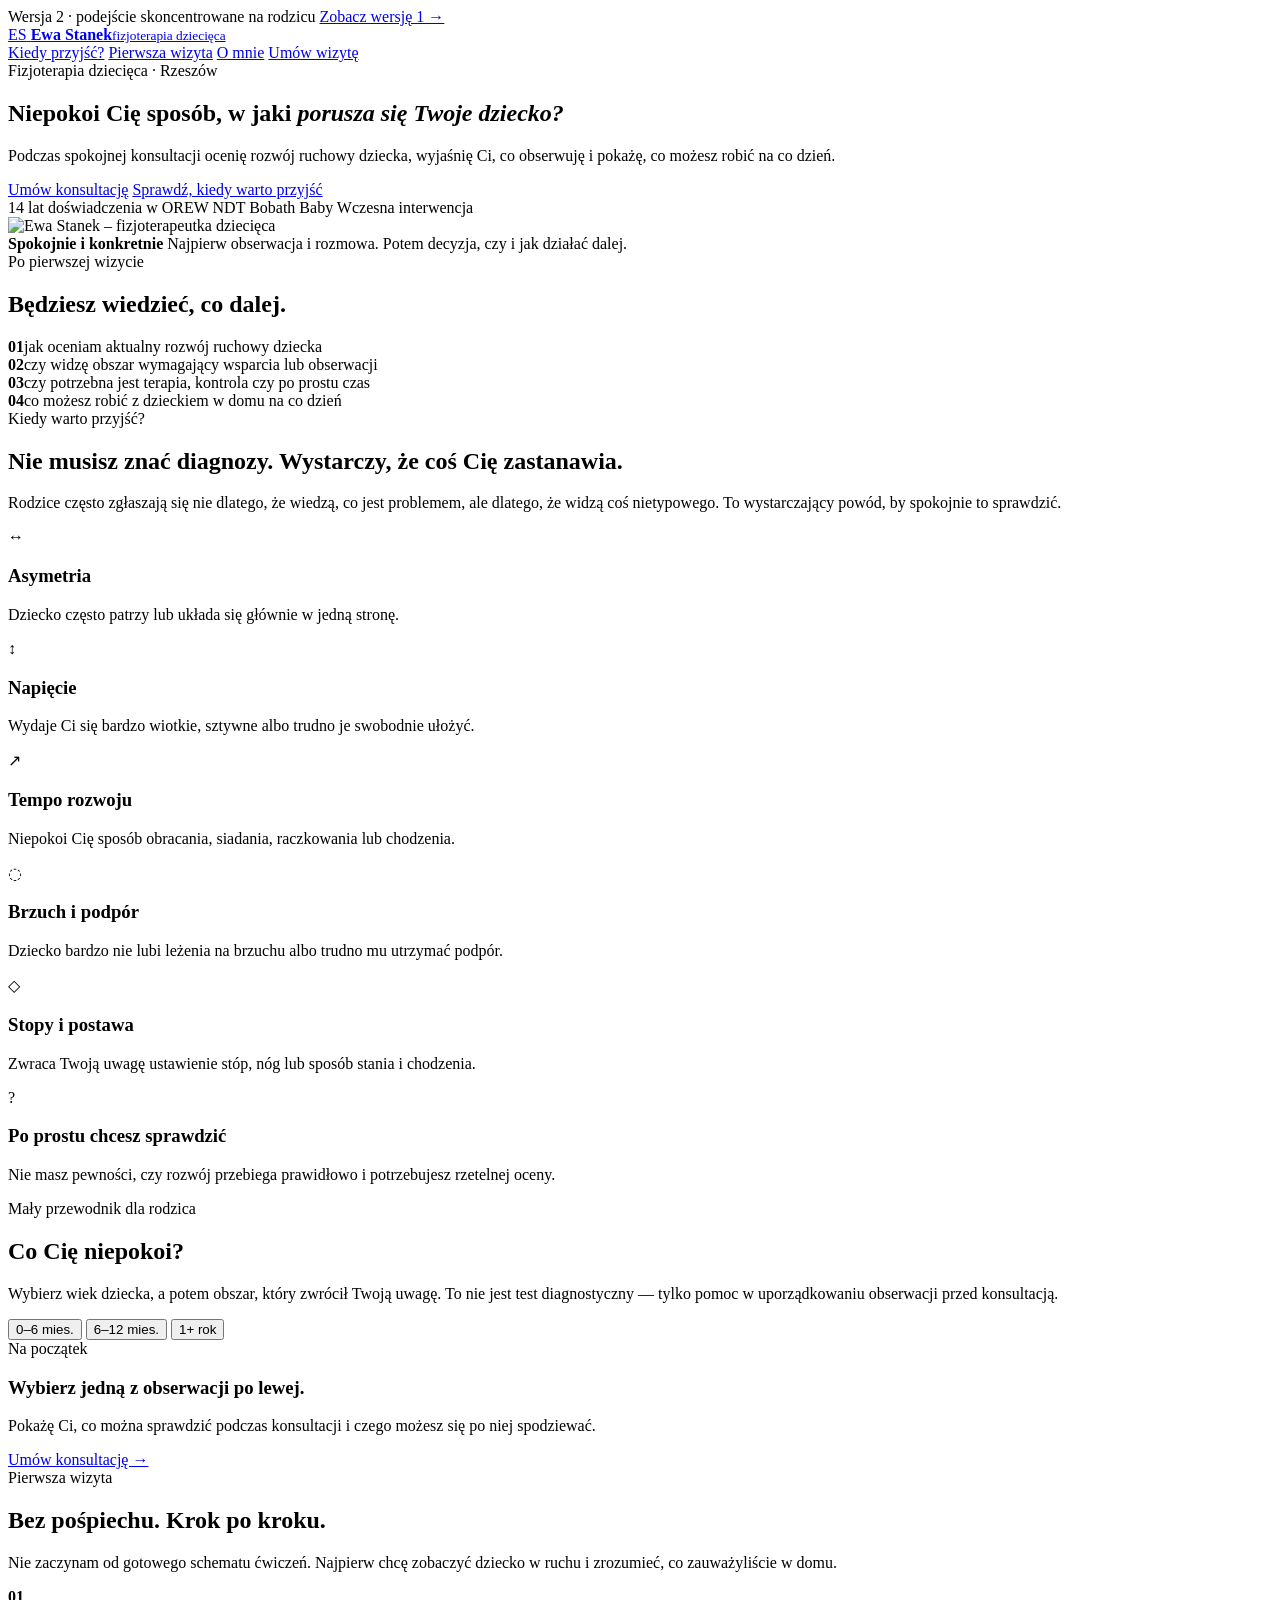
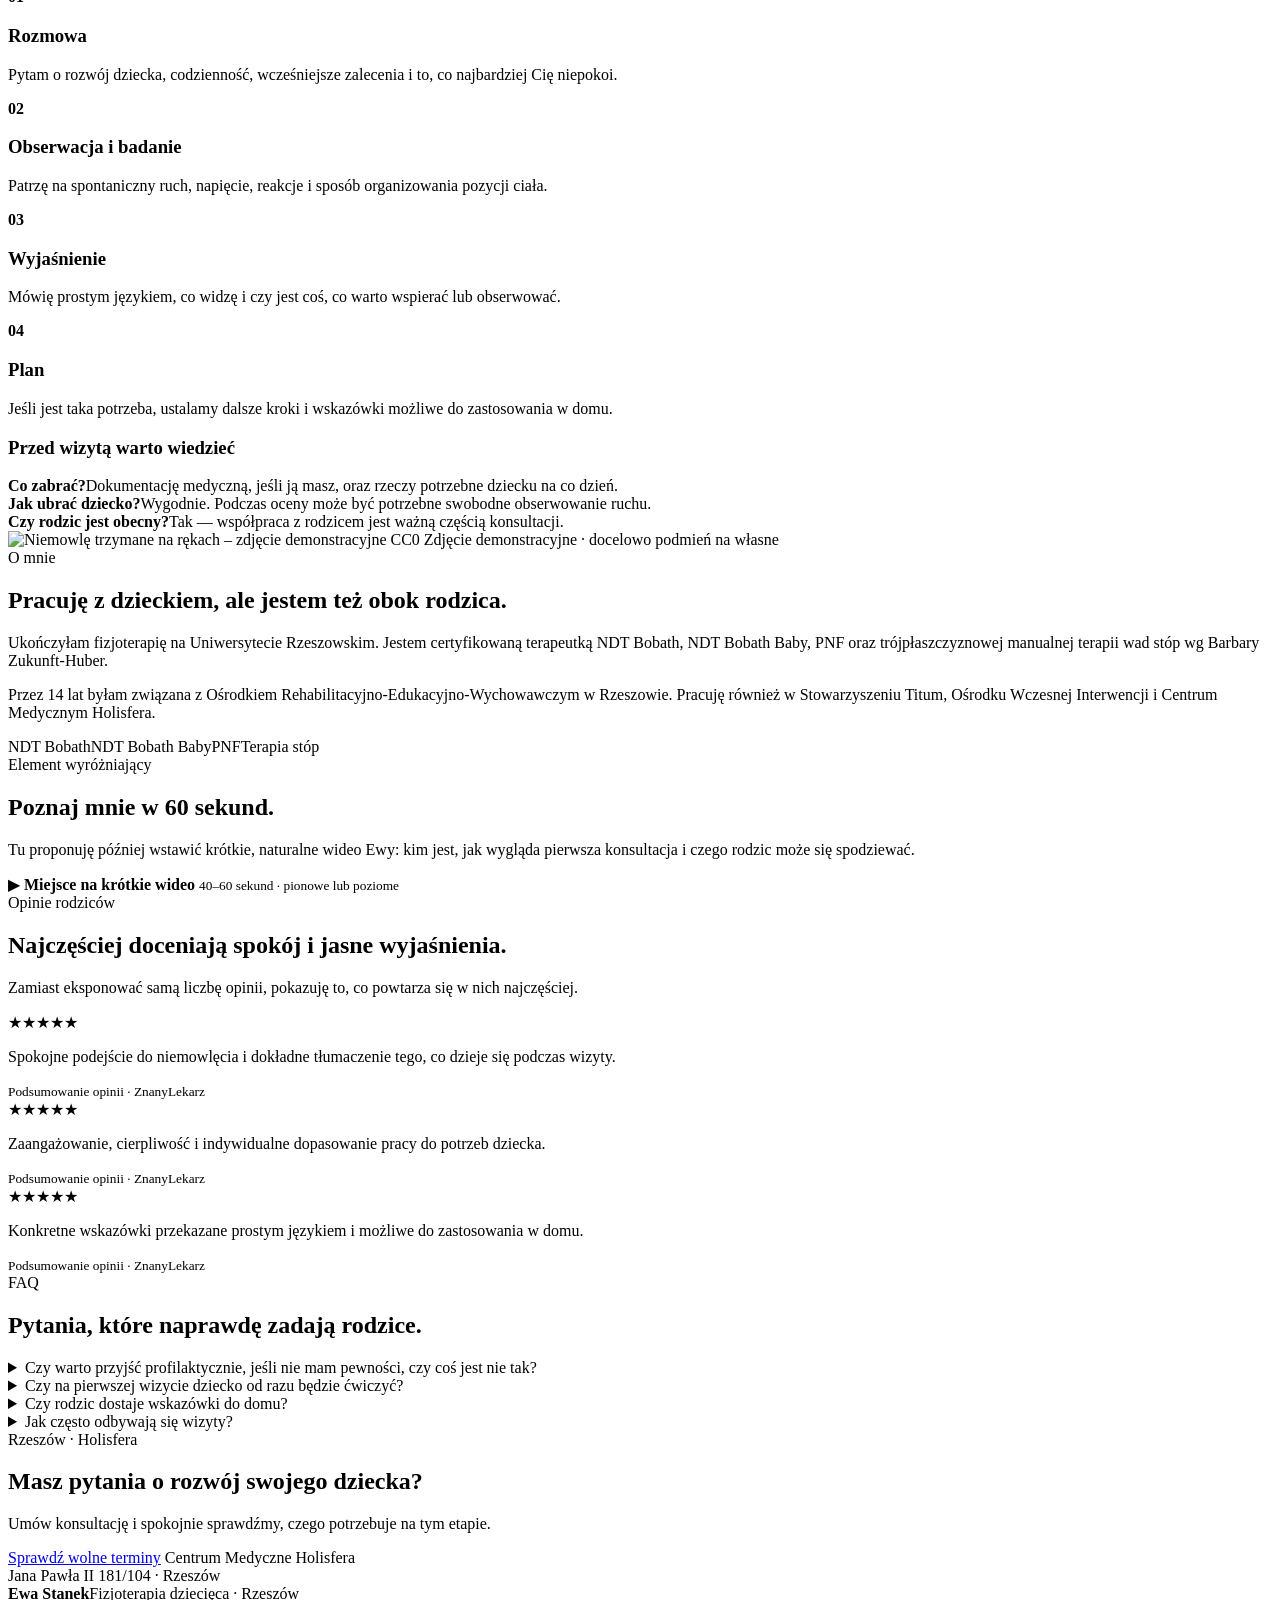
==== wersja-2/index.html @ 42b24c12 "Add alternative parent-focused landing page" ====
<!doctype html>
<html lang="pl">
<head>
  <meta charset="utf-8">
  <meta name="viewport" content="width=device-width,initial-scale=1">
  <meta name="description" content="Ewa Stanek – fizjoterapia dziecięca w Rzeszowie. Spokojna konsultacja, konkretne odpowiedzi i wsparcie rozwoju niemowląt oraz dzieci.">
  <meta name="theme-color" content="#153f38">
  <title>Ewa Stanek | Fizjoterapia dziecięca – wersja 2</title>
  <link rel="stylesheet" href="style-a.css">
  <link rel="stylesheet" href="style-b.css">
</head>
<body>
  <div class="compare-bar">
    <div class="wrap compare-inner">
      <span>Wersja 2 · podejście skoncentrowane na rodzicu</span>
      <a href="../">Zobacz wersję 1 →</a>
    </div>
  </div>

  <nav>
    <div class="wrap nav-inner">
      <a class="brand" href="#start" aria-label="Ewa Stanek – początek strony">
        <span class="brand-mark">ES</span>
        <span><strong>Ewa Stanek</strong><small>fizjoterapia dziecięca</small></span>
      </a>
      <div class="nav-links">
        <a href="#kiedy">Kiedy przyjść?</a>
        <a href="#pierwsza-wizyta">Pierwsza wizyta</a>
        <a href="#o-mnie">O mnie</a>
        <a class="nav-cta" href="https://www.znanylekarz.pl/ewa-stanek-3/fizjoterapeuta-dzieciecy/rzeszow" target="_blank" rel="noopener">Umów wizytę</a>
      </div>
    </div>
  </nav>

  <main id="start">
    <section class="hero">
      <div class="wrap hero-grid">
        <div class="hero-copy">
          <div class="eyebrow">Fizjoterapia dziecięca · Rzeszów</div>
          <h1>Niepokoi Cię sposób, w jaki <em>porusza się Twoje dziecko?</em></h1>
          <p class="hero-lead">Podczas spokojnej konsultacji ocenię rozwój ruchowy dziecka, wyjaśnię Ci, co obserwuję i pokażę, co możesz robić na co dzień.</p>
          <div class="hero-actions">
            <a class="btn primary" href="https://www.znanylekarz.pl/ewa-stanek-3/fizjoterapeuta-dzieciecy/rzeszow" target="_blank" rel="noopener">Umów konsultację</a>
            <a class="btn secondary" href="#kiedy">Sprawdź, kiedy warto przyjść</a>
          </div>
          <div class="hero-trust">
            <span>14 lat doświadczenia w OREW</span>
            <span>NDT Bobath Baby</span>
            <span>Wczesna interwencja</span>
          </div>
        </div>

        <div class="hero-photo">
          <img src="https://holisfera.rzeszow.pl/userfiles/media/default/tmp_1.JPG" alt="Ewa Stanek – fizjoterapeutka dziecięca">
          <div class="photo-note">
            <strong>Spokojnie i konkretnie</strong>
            <span>Najpierw obserwacja i rozmowa. Potem decyzja, czy i jak działać dalej.</span>
          </div>
        </div>
      </div>
    </section>

    <section class="answers">
      <div class="wrap">
        <div class="answers-card">
          <div>
            <div class="eyebrow light">Po pierwszej wizycie</div>
            <h2>Będziesz wiedzieć, co dalej.</h2>
          </div>
          <div class="answer-list">
            <div><b>01</b><span>jak oceniam aktualny rozwój ruchowy dziecka</span></div>
            <div><b>02</b><span>czy widzę obszar wymagający wsparcia lub obserwacji</span></div>
            <div><b>03</b><span>czy potrzebna jest terapia, kontrola czy po prostu czas</span></div>
            <div><b>04</b><span>co możesz robić z dzieckiem w domu na co dzień</span></div>
          </div>
        </div>
      </div>
    </section>

    <section id="kiedy">
      <div class="wrap">
        <div class="section-head">
          <div>
            <div class="eyebrow">Kiedy warto przyjść?</div>
            <h2>Nie musisz znać diagnozy. Wystarczy, że coś Cię zastanawia.</h2>
          </div>
          <p>Rodzice często zgłaszają się nie dlatego, że wiedzą, co jest problemem, ale dlatego, że widzą coś nietypowego. To wystarczający powód, by spokojnie to sprawdzić.</p>
        </div>

        <div class="concern-grid">
          <article><span>↔</span><h3>Asymetria</h3><p>Dziecko często patrzy lub układa się głównie w jedną stronę.</p></article>
          <article><span>↕</span><h3>Napięcie</h3><p>Wydaje Ci się bardzo wiotkie, sztywne albo trudno je swobodnie ułożyć.</p></article>
          <article><span>↗</span><h3>Tempo rozwoju</h3><p>Niepokoi Cię sposób obracania, siadania, raczkowania lub chodzenia.</p></article>
          <article><span>◌</span><h3>Brzuch i podpór</h3><p>Dziecko bardzo nie lubi leżenia na brzuchu albo trudno mu utrzymać podpór.</p></article>
          <article><span>◇</span><h3>Stopy i postawa</h3><p>Zwraca Twoją uwagę ustawienie stóp, nóg lub sposób stania i chodzenia.</p></article>
          <article><span>?</span><h3>Po prostu chcesz sprawdzić</h3><p>Nie masz pewności, czy rozwój przebiega prawidłowo i potrzebujesz rzetelnej oceny.</p></article>
        </div>
      </div>
    </section>

    <section class="guide-section" aria-labelledby="guide-title">
      <div class="wrap guide-shell">
        <div class="guide-copy">
          <div class="eyebrow light">Mały przewodnik dla rodzica</div>
          <h2 id="guide-title">Co Cię niepokoi?</h2>
          <p>Wybierz wiek dziecka, a potem obszar, który zwrócił Twoją uwagę. To nie jest test diagnostyczny — tylko pomoc w uporządkowaniu obserwacji przed konsultacją.</p>
          <div class="age-tabs" role="group" aria-label="Wiek dziecka">
            <button class="age-tab active" data-age="0-6">0–6 mies.</button>
            <button class="age-tab" data-age="6-12">6–12 mies.</button>
            <button class="age-tab" data-age="1+">1+ rok</button>
          </div>
          <div id="concernButtons" class="concern-buttons" aria-live="polite"></div>
        </div>

        <div class="guide-result" id="guideResult">
          <span class="result-kicker">Na początek</span>
          <h3>Wybierz jedną z obserwacji po lewej.</h3>
          <p>Pokażę Ci, co można sprawdzić podczas konsultacji i czego możesz się po niej spodziewać.</p>
          <a href="https://www.znanylekarz.pl/ewa-stanek-3/fizjoterapeuta-dzieciecy/rzeszow" target="_blank" rel="noopener">Umów konsultację →</a>
        </div>
      </div>
    </section>

    <section id="pierwsza-wizyta">
      <div class="wrap">
        <div class="section-head compact">
          <div>
            <div class="eyebrow">Pierwsza wizyta</div>
            <h2>Bez pośpiechu. Krok po kroku.</h2>
          </div>
          <p>Nie zaczynam od gotowego schematu ćwiczeń. Najpierw chcę zobaczyć dziecko w ruchu i zrozumieć, co zauważyliście w domu.</p>
        </div>

        <div class="visit-steps">
          <article><b>01</b><h3>Rozmowa</h3><p>Pytam o rozwój dziecka, codzienność, wcześniejsze zalecenia i to, co najbardziej Cię niepokoi.</p></article>
          <article><b>02</b><h3>Obserwacja i badanie</h3><p>Patrzę na spontaniczny ruch, napięcie, reakcje i sposób organizowania pozycji ciała.</p></article>
          <article><b>03</b><h3>Wyjaśnienie</h3><p>Mówię prostym językiem, co widzę i czy jest coś, co warto wspierać lub obserwować.</p></article>
          <article><b>04</b><h3>Plan</h3><p>Jeśli jest taka potrzeba, ustalamy dalsze kroki i wskazówki możliwe do zastosowania w domu.</p></article>
        </div>

        <div class="practical-box">
          <h3>Przed wizytą warto wiedzieć</h3>
          <div class="practical-grid">
            <div><strong>Co zabrać?</strong><span>Dokumentację medyczną, jeśli ją masz, oraz rzeczy potrzebne dziecku na co dzień.</span></div>
            <div><strong>Jak ubrać dziecko?</strong><span>Wygodnie. Podczas oceny może być potrzebne swobodne obserwowanie ruchu.</span></div>
            <div><strong>Czy rodzic jest obecny?</strong><span>Tak — współpraca z rodzicem jest ważną częścią konsultacji.</span></div>
          </div>
        </div>
      </div>
    </section>

    <section id="o-mnie" class="about-section">
      <div class="wrap about-grid">
        <div class="about-photo">
          <img src="https://upload.wikimedia.org/wikipedia/commons/e/ee/Baby_%2820339%29.jpg" alt="Niemowlę trzymane na rękach – zdjęcie demonstracyjne CC0">
          <span>Zdjęcie demonstracyjne · docelowo podmień na własne</span>
        </div>
        <div class="about-copy">
          <div class="eyebrow">O mnie</div>
          <h2>Pracuję z dzieckiem, ale jestem też obok rodzica.</h2>
          <p>Ukończyłam fizjoterapię na Uniwersytecie Rzeszowskim. Jestem certyfikowaną terapeutką NDT Bobath, NDT Bobath Baby, PNF oraz trójpłaszczyznowej manualnej terapii wad stóp wg Barbary Zukunft-Huber.</p>
          <p>Przez 14 lat byłam związana z Ośrodkiem Rehabilitacyjno-Edukacyjno-Wychowawczym w Rzeszowie. Pracuję również w Stowarzyszeniu Titum, Ośrodku Wczesnej Interwencji i Centrum Medycznym Holisfera.</p>
          <div class="method-row">
            <span>NDT Bobath</span><span>NDT Bobath Baby</span><span>PNF</span><span>Terapia stóp</span>
          </div>
        </div>
      </div>
    </section>

    <section class="video-section">
      <div class="wrap video-card">
        <div>
          <div class="eyebrow light">Element wyróżniający</div>
          <h2>Poznaj mnie w 60 sekund.</h2>
          <p>Tu proponuję później wstawić krótkie, naturalne wideo Ewy: kim jest, jak wygląda pierwsza konsultacja i czego rodzic może się spodziewać.</p>
        </div>
        <div class="video-placeholder" aria-label="Miejsce na przyszłe wideo">
          <span>▶</span>
          <strong>Miejsce na krótkie wideo</strong>
          <small>40–60 sekund · pionowe lub poziome</small>
        </div>
      </div>
    </section>

    <section id="opinie">
      <div class="wrap">
        <div class="section-head compact">
          <div><div class="eyebrow">Opinie rodziców</div><h2>Najczęściej doceniają spokój i jasne wyjaśnienia.</h2></div>
          <p>Zamiast eksponować samą liczbę opinii, pokazuję to, co powtarza się w nich najczęściej.</p>
        </div>
        <div class="reviews">
          <article><div>★★★★★</div><p>Spokojne podejście do niemowlęcia i dokładne tłumaczenie tego, co dzieje się podczas wizyty.</p><small>Podsumowanie opinii · ZnanyLekarz</small></article>
          <article><div>★★★★★</div><p>Zaangażowanie, cierpliwość i indywidualne dopasowanie pracy do potrzeb dziecka.</p><small>Podsumowanie opinii · ZnanyLekarz</small></article>
          <article><div>★★★★★</div><p>Konkretne wskazówki przekazane prostym językiem i możliwe do zastosowania w domu.</p><small>Podsumowanie opinii · ZnanyLekarz</small></article>
        </div>
      </div>
    </section>

    <section class="faq-section">
      <div class="wrap">
        <div class="section-head compact">
          <div><div class="eyebrow">FAQ</div><h2>Pytania, które naprawdę zadają rodzice.</h2></div>
        </div>
        <div class="faq">
          <details><summary>Czy warto przyjść profilaktycznie, jeśli nie mam pewności, czy coś jest nie tak?</summary><p>Taką wizytę można potraktować jako konsultację i ocenę rozwoju. Jeżeli nie widzę potrzeby terapii, po prostu to wyjaśnię i podpowiem, co obserwować dalej.</p></details>
          <details><summary>Czy na pierwszej wizycie dziecko od razu będzie ćwiczyć?</summary><p>Pierwsza wizyta zaczyna się od rozmowy i obserwacji. Jeśli terapia jest potrzebna, jej elementy mogą pojawić się już podczas konsultacji, ale najważniejsze jest najpierw zrozumienie sytuacji.</p></details>
          <details><summary>Czy rodzic dostaje wskazówki do domu?</summary><p>Tak. Zależy mi, aby były proste i możliwe do wykorzystania w zwykłej pielęgnacji, zabawie i codziennych sytuacjach.</p></details>
          <details><summary>Jak często odbywają się wizyty?</summary><p>To zależy od potrzeb dziecka. Częstotliwość ustalam indywidualnie po ocenie, zamiast z góry zakładać określony schemat.</p></details>
        </div>
      </div>
    </section>

    <section class="contact-section">
      <div class="wrap contact-card">
        <div>
          <div class="eyebrow light">Rzeszów · Holisfera</div>
          <h2>Masz pytania o rozwój swojego dziecka?</h2>
          <p>Umów konsultację i spokojnie sprawdźmy, czego potrzebuje na tym etapie.</p>
        </div>
        <div class="contact-actions">
          <a class="btn white" href="https://www.znanylekarz.pl/ewa-stanek-3/fizjoterapeuta-dzieciecy/rzeszow" target="_blank" rel="noopener">Sprawdź wolne terminy</a>
          <span>Centrum Medyczne Holisfera<br>Jana Pawła II 181/104 · Rzeszów</span>
        </div>
      </div>
    </section>
  </main>

  <footer>
    <div class="wrap footer-inner">
      <div><strong>Ewa Stanek</strong><span>Fizjoterapia dziecięca · Rzeszów</span></div>
      <a href="../">← Porównaj z wersją 1</a>
    </div>
  </footer>

  <script src="guide.js"></script>
</body>
</html>
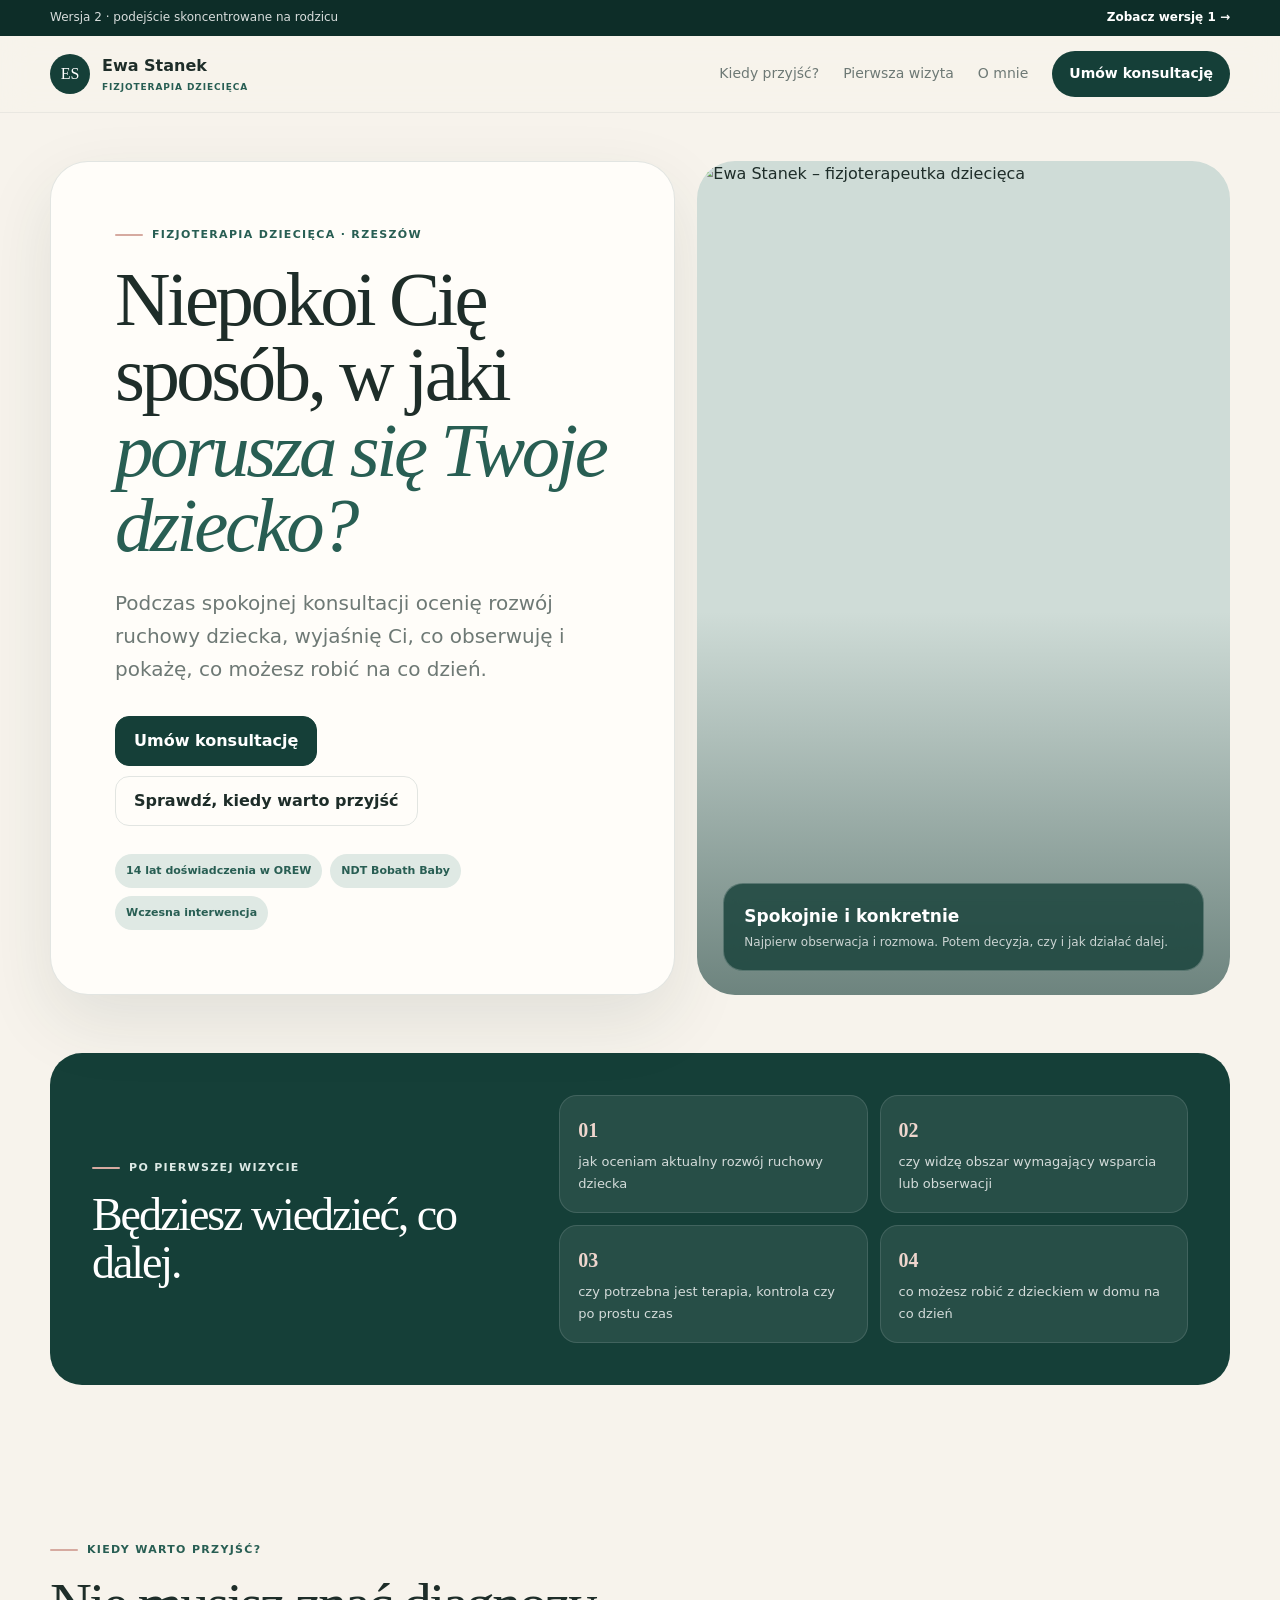
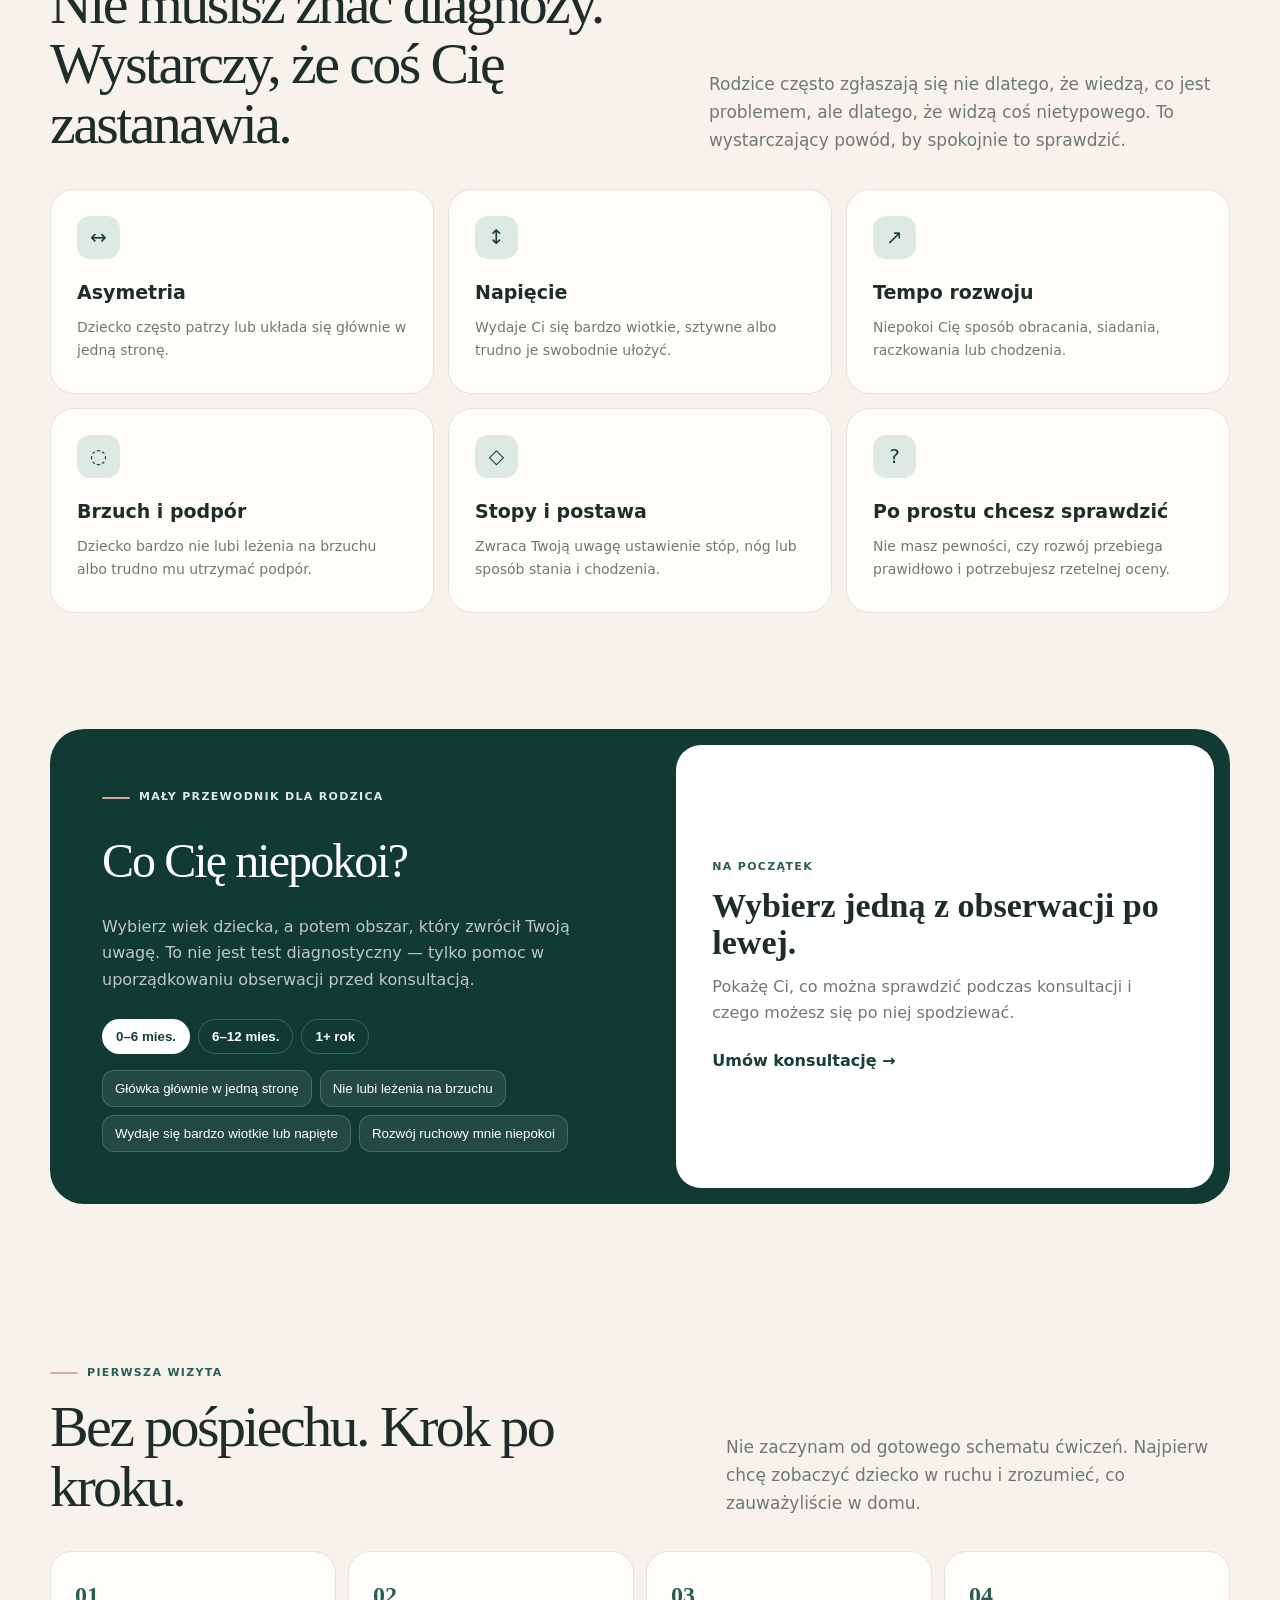
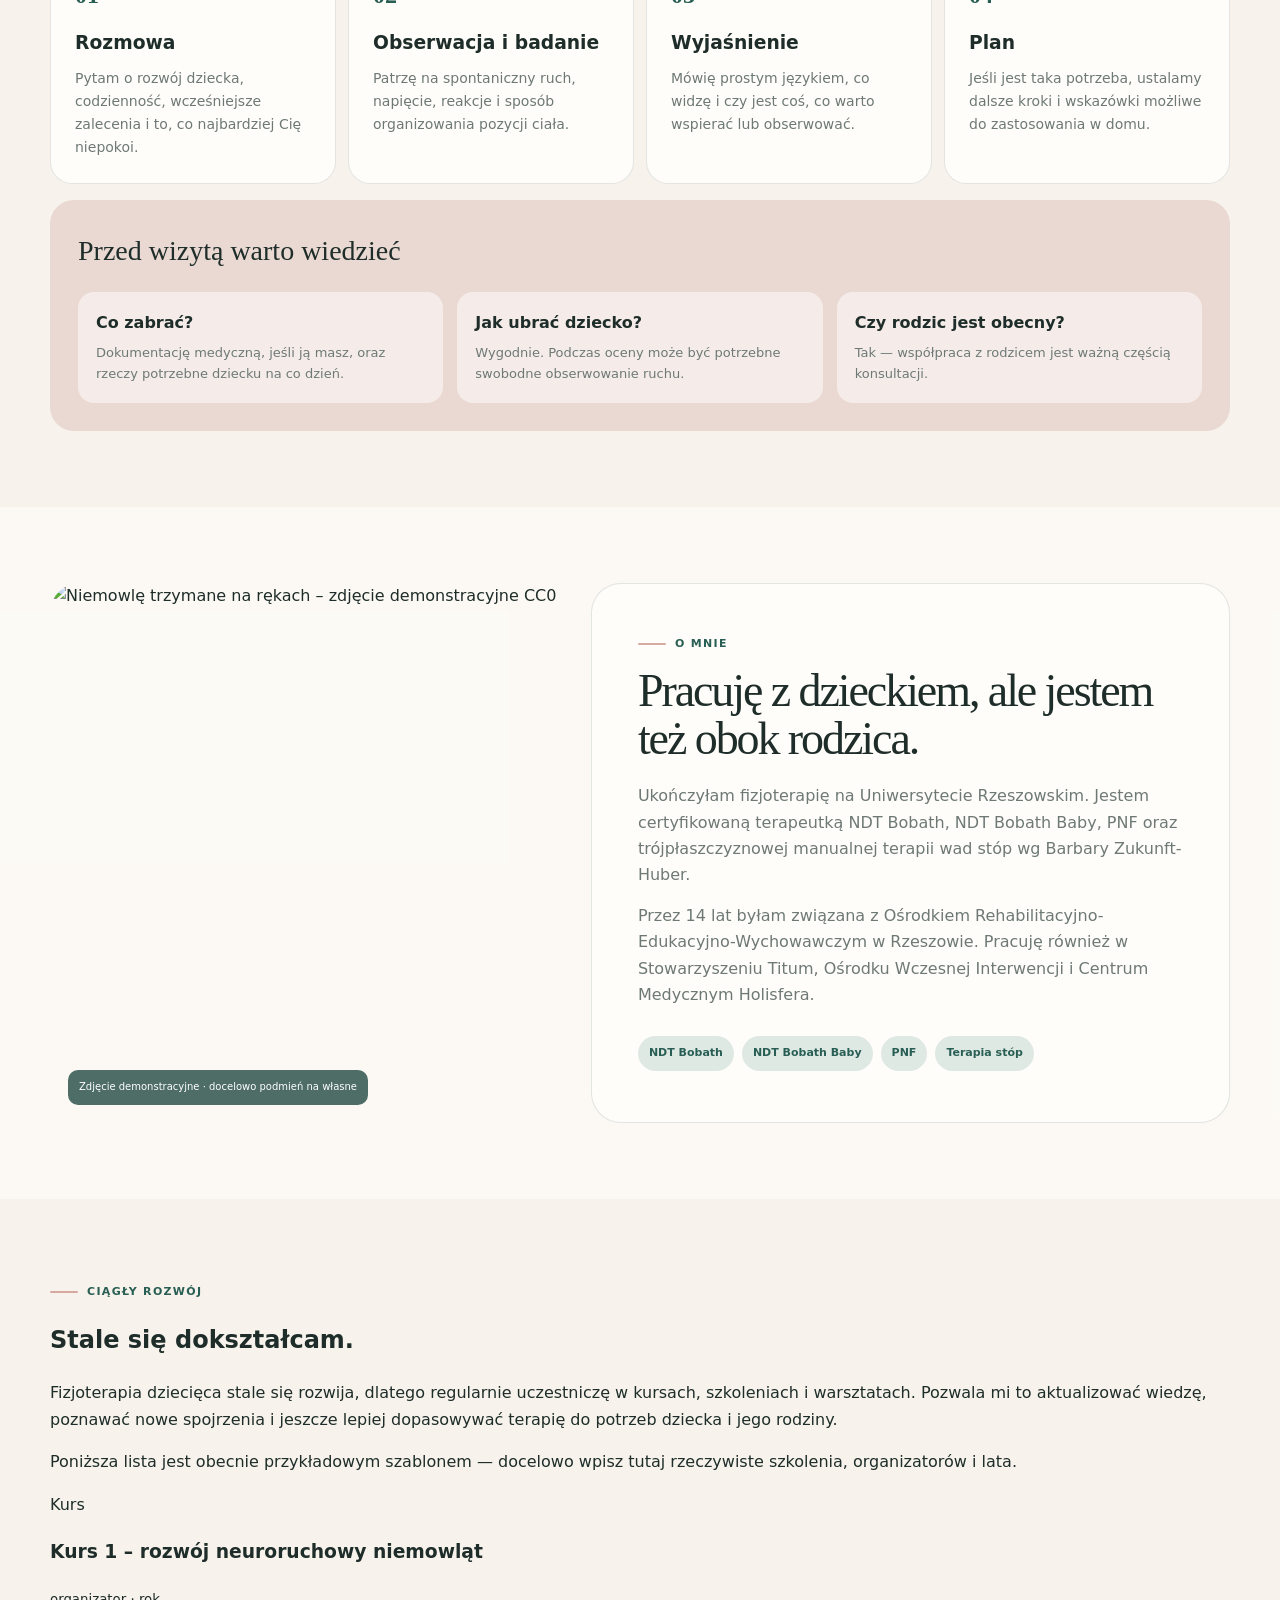
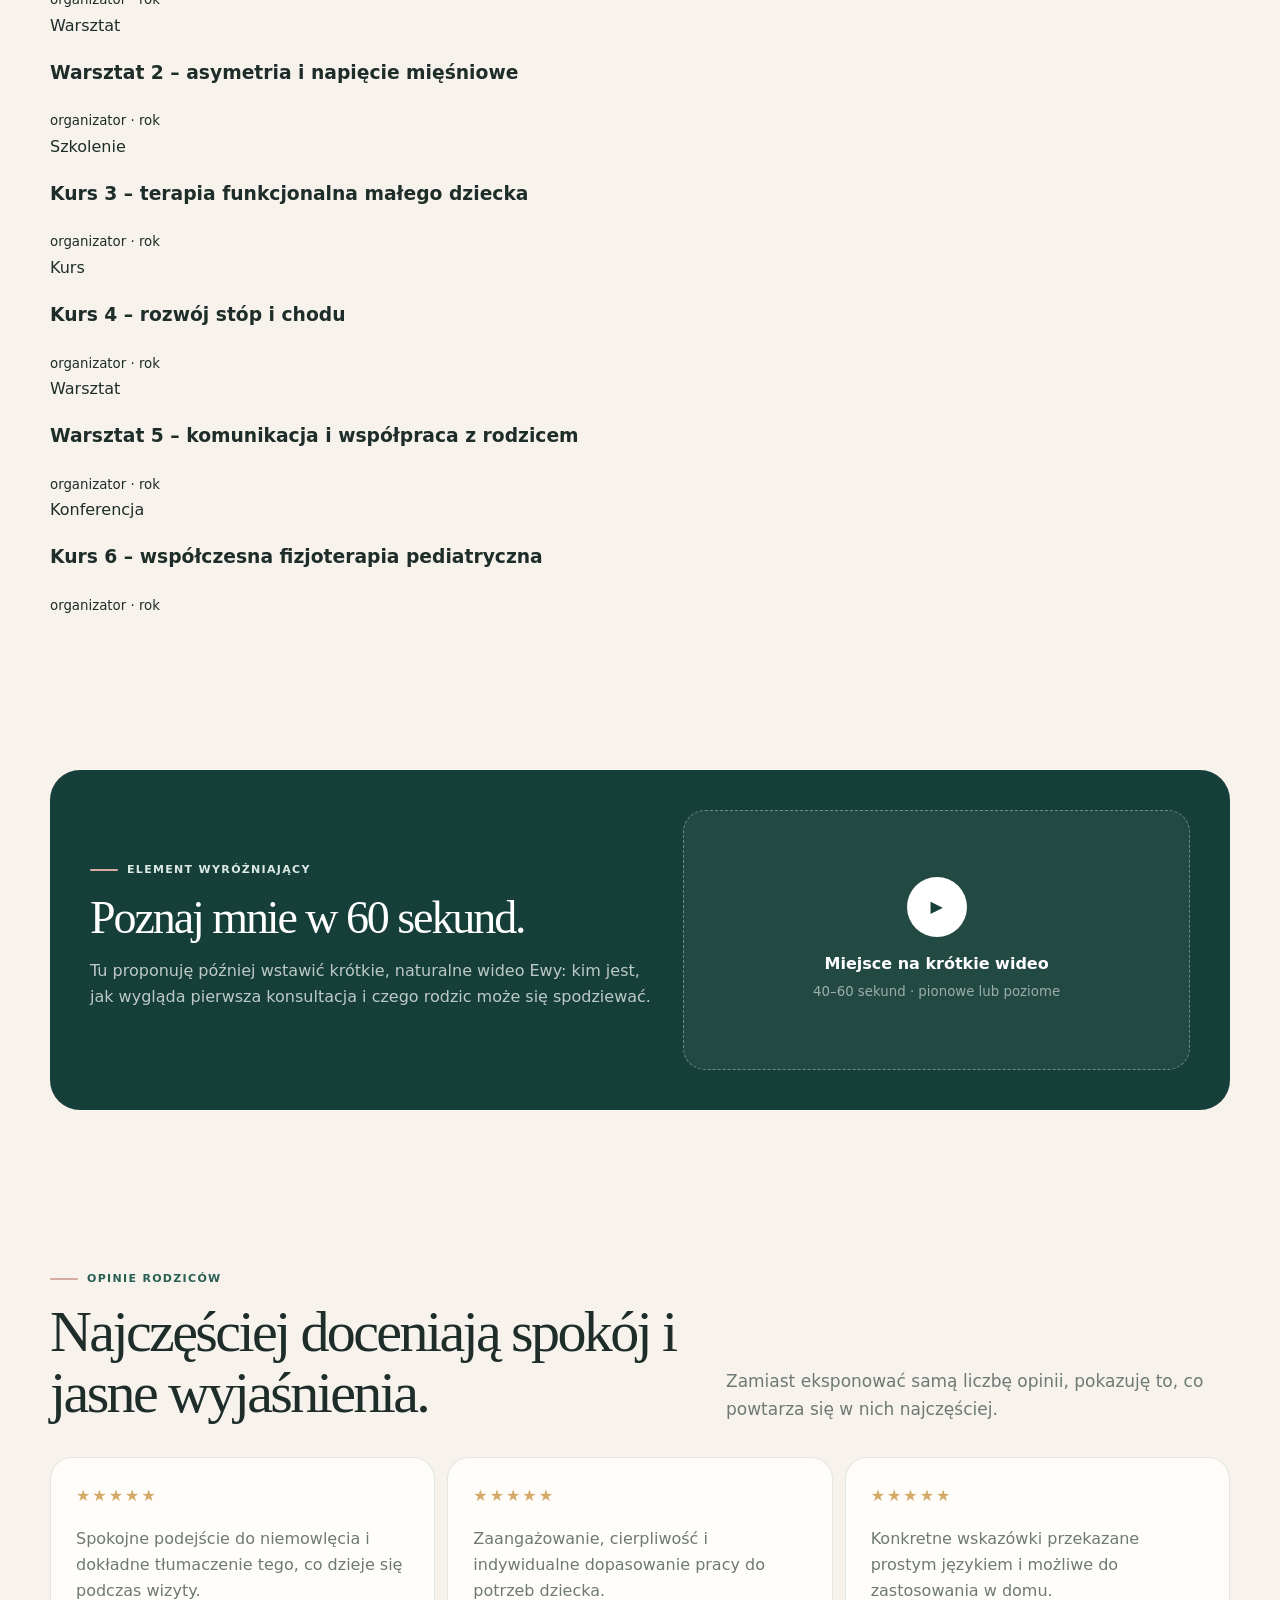
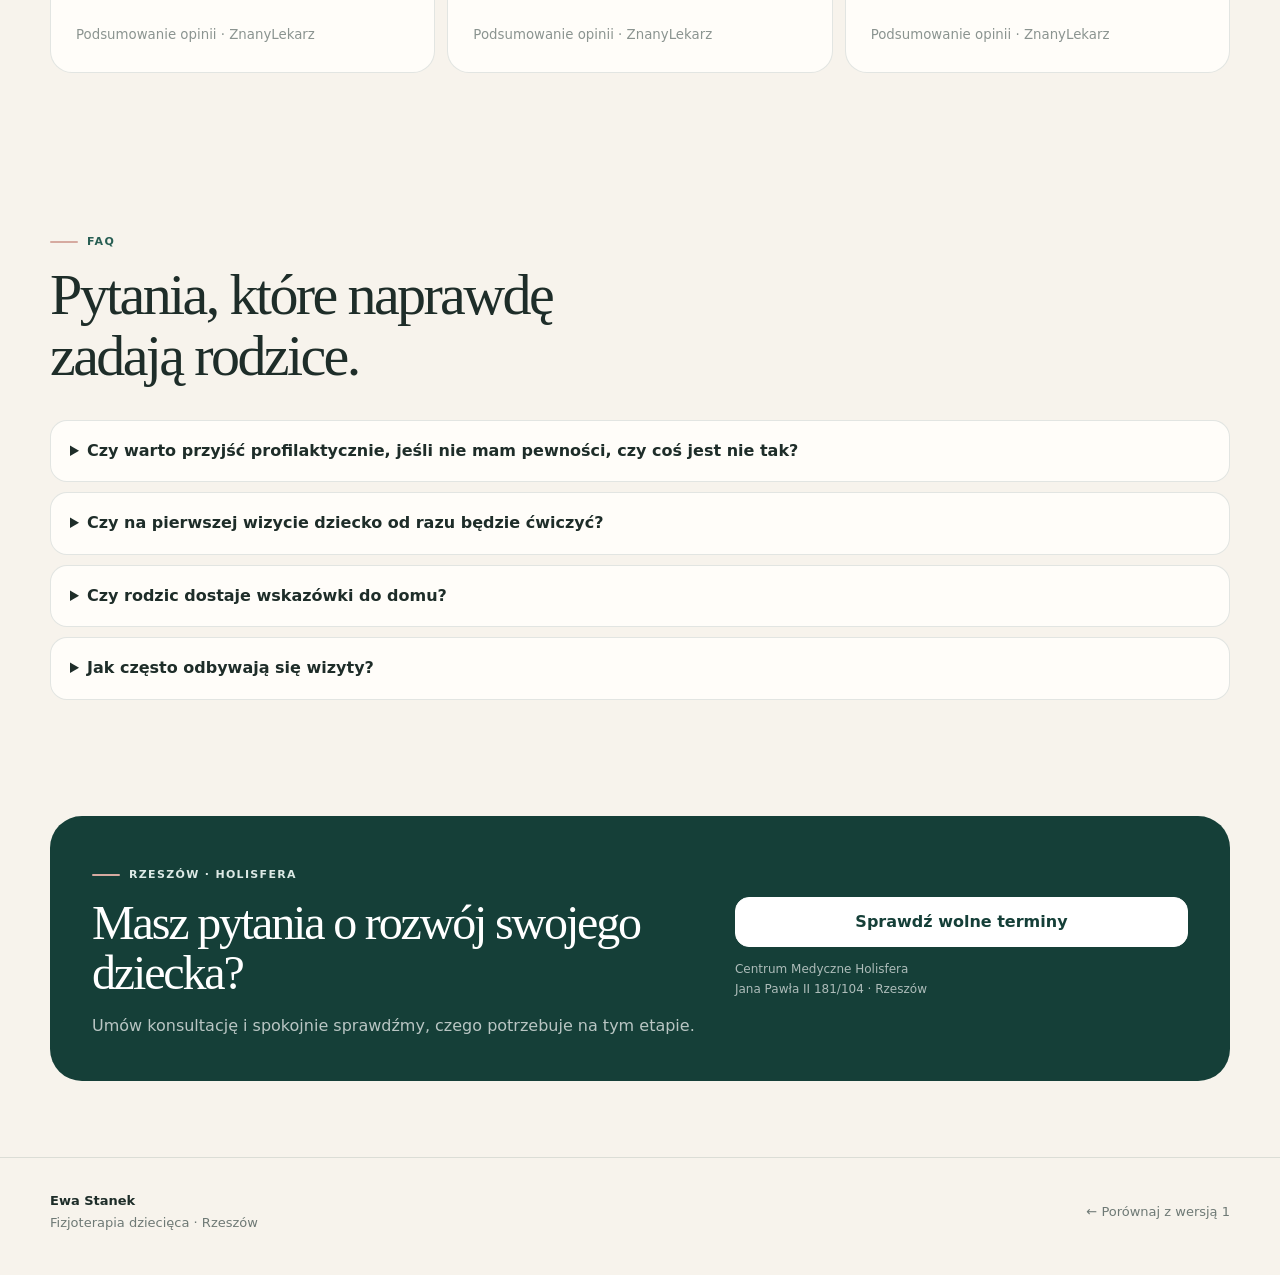
==== commit 1a012958: "Render version 2 from content JSON" ====
--- a/wersja-2/index.html
+++ b/wersja-2/index.html
@@ -3,17 +3,18 @@
 <head>
   <meta charset="utf-8">
   <meta name="viewport" content="width=device-width,initial-scale=1">
-  <meta name="description" content="Ewa Stanek – fizjoterapia dziecięca w Rzeszowie. Spokojna konsultacja, konkretne odpowiedzi i wsparcie rozwoju niemowląt oraz dzieci.">
+  <meta name="description" content="">
   <meta name="theme-color" content="#153f38">
-  <title>Ewa Stanek | Fizjoterapia dziecięca – wersja 2</title>
+  <title>Ewa Stanek | Fizjoterapia dziecięca</title>
   <link rel="stylesheet" href="style-a.css">
   <link rel="stylesheet" href="style-b.css">
+  <link rel="stylesheet" href="style-c.css">
 </head>
 <body>
   <div class="compare-bar">
     <div class="wrap compare-inner">
-      <span>Wersja 2 · podejście skoncentrowane na rodzicu</span>
-      <a href="../">Zobacz wersję 1 →</a>
+      <span id="compareLabel"></span>
+      <a id="compareLink" href="../"></a>
     </div>
   </div>
 
@@ -21,40 +22,35 @@
     <div class="wrap nav-inner">
       <a class="brand" href="#start" aria-label="Ewa Stanek – początek strony">
         <span class="brand-mark">ES</span>
-        <span><strong>Ewa Stanek</strong><small>fizjoterapia dziecięca</small></span>
+        <span><strong id="brandName"></strong><small id="brandSubtitle"></small></span>
       </a>
-      <div class="nav-links">
-        <a href="#kiedy">Kiedy przyjść?</a>
-        <a href="#pierwsza-wizyta">Pierwsza wizyta</a>
-        <a href="#o-mnie">O mnie</a>
-        <a class="nav-cta" href="https://www.znanylekarz.pl/ewa-stanek-3/fizjoterapeuta-dzieciecy/rzeszow" target="_blank" rel="noopener">Umów wizytę</a>
-      </div>
+      <div class="nav-links" id="navLinks"></div>
     </div>
   </nav>
+
+  <div id="contentError" class="content-error" hidden>
+    Nie udało się wczytać treści strony z pliku content.json.
+  </div>
 
   <main id="start">
     <section class="hero">
       <div class="wrap hero-grid">
         <div class="hero-copy">
-          <div class="eyebrow">Fizjoterapia dziecięca · Rzeszów</div>
-          <h1>Niepokoi Cię sposób, w jaki <em>porusza się Twoje dziecko?</em></h1>
-          <p class="hero-lead">Podczas spokojnej konsultacji ocenię rozwój ruchowy dziecka, wyjaśnię Ci, co obserwuję i pokażę, co możesz robić na co dzień.</p>
+          <div class="eyebrow" id="heroEyebrow"></div>
+          <h1 id="heroTitle"></h1>
+          <p class="hero-lead" id="heroLead"></p>
           <div class="hero-actions">
-            <a class="btn primary" href="https://www.znanylekarz.pl/ewa-stanek-3/fizjoterapeuta-dzieciecy/rzeszow" target="_blank" rel="noopener">Umów konsultację</a>
-            <a class="btn secondary" href="#kiedy">Sprawdź, kiedy warto przyjść</a>
-          </div>
-          <div class="hero-trust">
-            <span>14 lat doświadczenia w OREW</span>
-            <span>NDT Bobath Baby</span>
-            <span>Wczesna interwencja</span>
-          </div>
+            <a class="btn primary" id="heroPrimary" target="_blank" rel="noopener"></a>
+            <a class="btn secondary" id="heroSecondary"></a>
+          </div>
+          <div class="hero-trust" id="heroTrust"></div>
         </div>
 
         <div class="hero-photo">
-          <img src="https://holisfera.rzeszow.pl/userfiles/media/default/tmp_1.JPG" alt="Ewa Stanek – fizjoterapeutka dziecięca">
+          <img id="heroImage" src="" alt="">
           <div class="photo-note">
-            <strong>Spokojnie i konkretnie</strong>
-            <span>Najpierw obserwacja i rozmowa. Potem decyzja, czy i jak działać dalej.</span>
+            <strong id="heroNoteTitle"></strong>
+            <span id="heroNoteText"></span>
           </div>
         </div>
       </div>
@@ -64,15 +60,10 @@
       <div class="wrap">
         <div class="answers-card">
           <div>
-            <div class="eyebrow light">Po pierwszej wizycie</div>
-            <h2>Będziesz wiedzieć, co dalej.</h2>
-          </div>
-          <div class="answer-list">
-            <div><b>01</b><span>jak oceniam aktualny rozwój ruchowy dziecka</span></div>
-            <div><b>02</b><span>czy widzę obszar wymagający wsparcia lub obserwacji</span></div>
-            <div><b>03</b><span>czy potrzebna jest terapia, kontrola czy po prostu czas</span></div>
-            <div><b>04</b><span>co możesz robić z dzieckiem w domu na co dzień</span></div>
-          </div>
+            <div class="eyebrow light" id="answersEyebrow"></div>
+            <h2 id="answersTitle"></h2>
+          </div>
+          <div class="answer-list" id="answerList"></div>
         </div>
       </div>
     </section>
@@ -81,43 +72,25 @@
       <div class="wrap">
         <div class="section-head">
           <div>
-            <div class="eyebrow">Kiedy warto przyjść?</div>
-            <h2>Nie musisz znać diagnozy. Wystarczy, że coś Cię zastanawia.</h2>
-          </div>
-          <p>Rodzice często zgłaszają się nie dlatego, że wiedzą, co jest problemem, ale dlatego, że widzą coś nietypowego. To wystarczający powód, by spokojnie to sprawdzić.</p>
-        </div>
-
-        <div class="concern-grid">
-          <article><span>↔</span><h3>Asymetria</h3><p>Dziecko często patrzy lub układa się głównie w jedną stronę.</p></article>
-          <article><span>↕</span><h3>Napięcie</h3><p>Wydaje Ci się bardzo wiotkie, sztywne albo trudno je swobodnie ułożyć.</p></article>
-          <article><span>↗</span><h3>Tempo rozwoju</h3><p>Niepokoi Cię sposób obracania, siadania, raczkowania lub chodzenia.</p></article>
-          <article><span>◌</span><h3>Brzuch i podpór</h3><p>Dziecko bardzo nie lubi leżenia na brzuchu albo trudno mu utrzymać podpór.</p></article>
-          <article><span>◇</span><h3>Stopy i postawa</h3><p>Zwraca Twoją uwagę ustawienie stóp, nóg lub sposób stania i chodzenia.</p></article>
-          <article><span>?</span><h3>Po prostu chcesz sprawdzić</h3><p>Nie masz pewności, czy rozwój przebiega prawidłowo i potrzebujesz rzetelnej oceny.</p></article>
-        </div>
-      </div>
-    </section>
-
-    <section class="guide-section" aria-labelledby="guide-title">
+            <div class="eyebrow" id="whenEyebrow"></div>
+            <h2 id="whenTitle"></h2>
+          </div>
+          <p id="whenIntro"></p>
+        </div>
+        <div class="concern-grid" id="concernGrid"></div>
+      </div>
+    </section>
+
+    <section class="guide-section" aria-labelledby="guideTitle">
       <div class="wrap guide-shell">
         <div class="guide-copy">
-          <div class="eyebrow light">Mały przewodnik dla rodzica</div>
-          <h2 id="guide-title">Co Cię niepokoi?</h2>
-          <p>Wybierz wiek dziecka, a potem obszar, który zwrócił Twoją uwagę. To nie jest test diagnostyczny — tylko pomoc w uporządkowaniu obserwacji przed konsultacją.</p>
-          <div class="age-tabs" role="group" aria-label="Wiek dziecka">
-            <button class="age-tab active" data-age="0-6">0–6 mies.</button>
-            <button class="age-tab" data-age="6-12">6–12 mies.</button>
-            <button class="age-tab" data-age="1+">1+ rok</button>
-          </div>
+          <div class="eyebrow light" id="guideEyebrow"></div>
+          <h2 id="guideTitle"></h2>
+          <p id="guideIntro"></p>
+          <div class="age-tabs" id="ageTabs" role="group" aria-label="Wiek dziecka"></div>
           <div id="concernButtons" class="concern-buttons" aria-live="polite"></div>
         </div>
-
-        <div class="guide-result" id="guideResult">
-          <span class="result-kicker">Na początek</span>
-          <h3>Wybierz jedną z obserwacji po lewej.</h3>
-          <p>Pokażę Ci, co można sprawdzić podczas konsultacji i czego możesz się po niej spodziewać.</p>
-          <a href="https://www.znanylekarz.pl/ewa-stanek-3/fizjoterapeuta-dzieciecy/rzeszow" target="_blank" rel="noopener">Umów konsultację →</a>
-        </div>
+        <div class="guide-result" id="guideResult"></div>
       </div>
     </section>
 
@@ -125,26 +98,15 @@
       <div class="wrap">
         <div class="section-head compact">
           <div>
-            <div class="eyebrow">Pierwsza wizyta</div>
-            <h2>Bez pośpiechu. Krok po kroku.</h2>
-          </div>
-          <p>Nie zaczynam od gotowego schematu ćwiczeń. Najpierw chcę zobaczyć dziecko w ruchu i zrozumieć, co zauważyliście w domu.</p>
-        </div>
-
-        <div class="visit-steps">
-          <article><b>01</b><h3>Rozmowa</h3><p>Pytam o rozwój dziecka, codzienność, wcześniejsze zalecenia i to, co najbardziej Cię niepokoi.</p></article>
-          <article><b>02</b><h3>Obserwacja i badanie</h3><p>Patrzę na spontaniczny ruch, napięcie, reakcje i sposób organizowania pozycji ciała.</p></article>
-          <article><b>03</b><h3>Wyjaśnienie</h3><p>Mówię prostym językiem, co widzę i czy jest coś, co warto wspierać lub obserwować.</p></article>
-          <article><b>04</b><h3>Plan</h3><p>Jeśli jest taka potrzeba, ustalamy dalsze kroki i wskazówki możliwe do zastosowania w domu.</p></article>
-        </div>
-
+            <div class="eyebrow" id="visitEyebrow"></div>
+            <h2 id="visitTitle"></h2>
+          </div>
+          <p id="visitIntro"></p>
+        </div>
+        <div class="visit-steps" id="visitSteps"></div>
         <div class="practical-box">
-          <h3>Przed wizytą warto wiedzieć</h3>
-          <div class="practical-grid">
-            <div><strong>Co zabrać?</strong><span>Dokumentację medyczną, jeśli ją masz, oraz rzeczy potrzebne dziecku na co dzień.</span></div>
-            <div><strong>Jak ubrać dziecko?</strong><span>Wygodnie. Podczas oceny może być potrzebne swobodne obserwowanie ruchu.</span></div>
-            <div><strong>Czy rodzic jest obecny?</strong><span>Tak — współpraca z rodzicem jest ważną częścią konsultacji.</span></div>
-          </div>
+          <h3 id="practicalTitle"></h3>
+          <div class="practical-grid" id="practicalGrid"></div>
         </div>
       </div>
     </section>
@@ -152,32 +114,43 @@
     <section id="o-mnie" class="about-section">
       <div class="wrap about-grid">
         <div class="about-photo">
-          <img src="https://upload.wikimedia.org/wikipedia/commons/e/ee/Baby_%2820339%29.jpg" alt="Niemowlę trzymane na rękach – zdjęcie demonstracyjne CC0">
-          <span>Zdjęcie demonstracyjne · docelowo podmień na własne</span>
+          <img id="aboutImage" src="" alt="">
+          <span id="aboutImageCaption"></span>
         </div>
         <div class="about-copy">
-          <div class="eyebrow">O mnie</div>
-          <h2>Pracuję z dzieckiem, ale jestem też obok rodzica.</h2>
-          <p>Ukończyłam fizjoterapię na Uniwersytecie Rzeszowskim. Jestem certyfikowaną terapeutką NDT Bobath, NDT Bobath Baby, PNF oraz trójpłaszczyznowej manualnej terapii wad stóp wg Barbary Zukunft-Huber.</p>
-          <p>Przez 14 lat byłam związana z Ośrodkiem Rehabilitacyjno-Edukacyjno-Wychowawczym w Rzeszowie. Pracuję również w Stowarzyszeniu Titum, Ośrodku Wczesnej Interwencji i Centrum Medycznym Holisfera.</p>
-          <div class="method-row">
-            <span>NDT Bobath</span><span>NDT Bobath Baby</span><span>PNF</span><span>Terapia stóp</span>
-          </div>
-        </div>
+          <div class="eyebrow" id="aboutEyebrow"></div>
+          <h2 id="aboutTitle"></h2>
+          <div id="aboutParagraphs"></div>
+          <div class="method-row" id="methodRow"></div>
+        </div>
+      </div>
+    </section>
+
+    <section class="development-section">
+      <div class="wrap">
+        <div class="development-head">
+          <div>
+            <div class="eyebrow" id="developmentEyebrow"></div>
+            <h2 id="developmentTitle"></h2>
+          </div>
+          <p id="developmentIntro"></p>
+        </div>
+        <p class="template-note" id="developmentNote"></p>
+        <div class="course-grid" id="courseGrid"></div>
       </div>
     </section>
 
     <section class="video-section">
       <div class="wrap video-card">
         <div>
-          <div class="eyebrow light">Element wyróżniający</div>
-          <h2>Poznaj mnie w 60 sekund.</h2>
-          <p>Tu proponuję później wstawić krótkie, naturalne wideo Ewy: kim jest, jak wygląda pierwsza konsultacja i czego rodzic może się spodziewać.</p>
+          <div class="eyebrow light" id="videoEyebrow"></div>
+          <h2 id="videoTitle"></h2>
+          <p id="videoText"></p>
         </div>
         <div class="video-placeholder" aria-label="Miejsce na przyszłe wideo">
           <span>▶</span>
-          <strong>Miejsce na krótkie wideo</strong>
-          <small>40–60 sekund · pionowe lub poziome</small>
+          <strong id="videoPlaceholderTitle"></strong>
+          <small id="videoPlaceholderMeta"></small>
         </div>
       </div>
     </section>
@@ -185,41 +158,38 @@
     <section id="opinie">
       <div class="wrap">
         <div class="section-head compact">
-          <div><div class="eyebrow">Opinie rodziców</div><h2>Najczęściej doceniają spokój i jasne wyjaśnienia.</h2></div>
-          <p>Zamiast eksponować samą liczbę opinii, pokazuję to, co powtarza się w nich najczęściej.</p>
-        </div>
-        <div class="reviews">
-          <article><div>★★★★★</div><p>Spokojne podejście do niemowlęcia i dokładne tłumaczenie tego, co dzieje się podczas wizyty.</p><small>Podsumowanie opinii · ZnanyLekarz</small></article>
-          <article><div>★★★★★</div><p>Zaangażowanie, cierpliwość i indywidualne dopasowanie pracy do potrzeb dziecka.</p><small>Podsumowanie opinii · ZnanyLekarz</small></article>
-          <article><div>★★★★★</div><p>Konkretne wskazówki przekazane prostym językiem i możliwe do zastosowania w domu.</p><small>Podsumowanie opinii · ZnanyLekarz</small></article>
-        </div>
+          <div>
+            <div class="eyebrow" id="reviewsEyebrow"></div>
+            <h2 id="reviewsTitle"></h2>
+          </div>
+          <p id="reviewsIntro"></p>
+        </div>
+        <div class="reviews" id="reviewsGrid"></div>
       </div>
     </section>
 
     <section class="faq-section">
       <div class="wrap">
         <div class="section-head compact">
-          <div><div class="eyebrow">FAQ</div><h2>Pytania, które naprawdę zadają rodzice.</h2></div>
-        </div>
-        <div class="faq">
-          <details><summary>Czy warto przyjść profilaktycznie, jeśli nie mam pewności, czy coś jest nie tak?</summary><p>Taką wizytę można potraktować jako konsultację i ocenę rozwoju. Jeżeli nie widzę potrzeby terapii, po prostu to wyjaśnię i podpowiem, co obserwować dalej.</p></details>
-          <details><summary>Czy na pierwszej wizycie dziecko od razu będzie ćwiczyć?</summary><p>Pierwsza wizyta zaczyna się od rozmowy i obserwacji. Jeśli terapia jest potrzebna, jej elementy mogą pojawić się już podczas konsultacji, ale najważniejsze jest najpierw zrozumienie sytuacji.</p></details>
-          <details><summary>Czy rodzic dostaje wskazówki do domu?</summary><p>Tak. Zależy mi, aby były proste i możliwe do wykorzystania w zwykłej pielęgnacji, zabawie i codziennych sytuacjach.</p></details>
-          <details><summary>Jak często odbywają się wizyty?</summary><p>To zależy od potrzeb dziecka. Częstotliwość ustalam indywidualnie po ocenie, zamiast z góry zakładać określony schemat.</p></details>
-        </div>
+          <div>
+            <div class="eyebrow" id="faqEyebrow"></div>
+            <h2 id="faqTitle"></h2>
+          </div>
+        </div>
+        <div class="faq" id="faqList"></div>
       </div>
     </section>
 
     <section class="contact-section">
       <div class="wrap contact-card">
         <div>
-          <div class="eyebrow light">Rzeszów · Holisfera</div>
-          <h2>Masz pytania o rozwój swojego dziecka?</h2>
-          <p>Umów konsultację i spokojnie sprawdźmy, czego potrzebuje na tym etapie.</p>
+          <div class="eyebrow light" id="contactEyebrow"></div>
+          <h2 id="contactTitle"></h2>
+          <p id="contactText"></p>
         </div>
         <div class="contact-actions">
-          <a class="btn white" href="https://www.znanylekarz.pl/ewa-stanek-3/fizjoterapeuta-dzieciecy/rzeszow" target="_blank" rel="noopener">Sprawdź wolne terminy</a>
-          <span>Centrum Medyczne Holisfera<br>Jana Pawła II 181/104 · Rzeszów</span>
+          <a class="btn white" id="contactButton" target="_blank" rel="noopener"></a>
+          <span id="contactAddress"></span>
         </div>
       </div>
     </section>
@@ -227,11 +197,11 @@
 
   <footer>
     <div class="wrap footer-inner">
-      <div><strong>Ewa Stanek</strong><span>Fizjoterapia dziecięca · Rzeszów</span></div>
-      <a href="../">← Porównaj z wersją 1</a>
+      <div><strong id="footerName"></strong><span id="footerSubtitle"></span></div>
+      <a id="footerCompare" href="../"></a>
     </div>
   </footer>
 
-  <script src="guide.js"></script>
+  <script src="content.js"></script>
 </body>
 </html>
--- a/wersja-2/style-a.css
+++ b/wersja-2/style-a.css
@@ -0,0 +1 @@
+:root{--forest:#153f38;--forest2:#285e53;--cream:#f7f3ec;--paper:#fffdf9;--ink:#1e2d29;--muted:#6e7975;--sage:#dfe9e4;--rose:#ead8d2;--line:rgba(21,63,56,.12);--shadow:0 26px 70px rgba(29,55,49,.10);--max:1180px}*{box-sizing:border-box}html{scroll-behavior:smooth}body{margin:0;background:var(--cream);color:var(--ink);font-family:Inter,ui-sans-serif,system-ui,-apple-system,BlinkMacSystemFont,"Segoe UI",sans-serif;line-height:1.65;-webkit-font-smoothing:antialiased}a{text-decoration:none;color:inherit}img{display:block;max-width:100%}.wrap{width:min(calc(100% - 40px),var(--max));margin:auto}.compare-bar{background:#0d2d28;color:rgba(255,255,255,.84);font-size:12px}.compare-inner{min-height:36px;display:flex;align-items:center;justify-content:space-between;gap:20px}.compare-inner a{font-weight:800;color:#fff}nav{position:sticky;top:0;z-index:50;background:rgba(247,243,236,.9);backdrop-filter:blur(15px);border-bottom:1px solid rgba(21,63,56,.06)}.nav-inner{height:76px;display:flex;align-items:center;justify-content:space-between;gap:24px}.brand{display:flex;align-items:center;gap:12px}.brand-mark{width:40px;height:40px;border-radius:50%;display:grid;place-items:center;background:var(--forest);color:#fff;font-family:Georgia,serif}.brand strong{display:block}.brand small{display:block;color:var(--forest2);text-transform:uppercase;letter-spacing:.1em;font-size:9px;font-weight:800}.nav-links{display:flex;align-items:center;gap:24px;color:var(--muted);font-size:14px}.nav-cta{padding:11px 17px;border-radius:999px;background:var(--forest);color:#fff!important;font-weight:800}.hero{padding:48px 0 42px}.hero-grid{display:grid;grid-template-columns:1.08fr .92fr;gap:22px;align-items:stretch}.hero-copy,.hero-photo{min-height:670px;border-radius:38px;overflow:hidden}.hero-copy{padding:64px;background:var(--paper);border:1px solid var(--line);display:flex;flex-direction:column;justify-content:center;box-shadow:var(--shadow)}.eyebrow{display:inline-flex;align-items:center;gap:9px;text-transform:uppercase;letter-spacing:.12em;font-size:11px;font-weight:900;color:var(--forest2)}.eyebrow:before{content:"";width:28px;height:2px;background:#d6aaa0;border-radius:2px}.eyebrow.light{color:#dce9e5}.hero h1,.section-head h2,.answers-card h2,.about-copy h2,.video-card h2,.contact-card h2{font-family:Georgia,"Times New Roman",serif;font-weight:500;letter-spacing:-.045em}.hero h1{font-size:clamp(50px,6vw,79px);line-height:.98;margin:18px 0 24px}.hero h1 em{font-style:italic;color:var(--forest2)}.hero-lead{font-size:20px;color:var(--muted);max-width:660px;margin:0}.hero-actions{display:flex;gap:10px;flex-wrap:wrap;margin-top:30px}.btn{display:inline-flex;align-items:center;justify-content:center;min-height:50px;padding:0 18px;border-radius:14px;font-weight:800;border:1px solid var(--line);background:#fff}.btn.primary{background:var(--forest);color:#fff;border-color:var(--forest)}.btn.secondary{background:transparent}.btn.white{background:#fff;color:var(--forest);border-color:#fff}.hero-trust{display:flex;gap:8px;flex-wrap:wrap;margin-top:28px}.hero-trust span{padding:8px 11px;border-radius:999px;background:var(--sage);font-size:11px;font-weight:800;color:var(--forest2)}.hero-photo{position:relative;background:#cfdcd7}.hero-photo img{width:100%;height:100%;object-fit:cover}.hero-photo:after{content:"";position:absolute;inset:0;background:linear-gradient(180deg,transparent 54%,rgba(12,44,38,.5))}.photo-note{position:absolute;left:26px;right:26px;bottom:24px;z-index:2;padding:18px 20px;border-radius:20px;background:rgba(21,63,56,.8);backdrop-filter:blur(12px);color:#fff;border:1px solid rgba(255,255,255,.22)}.photo-note strong{display:block;font-size:17px}.photo-note span{display:block;font-size:12px;color:rgba(255,255,255,.76);margin-top:3px}.answers{padding:16px 0 72px}.answers-card{border-radius:32px;padding:42px;background:var(--forest);color:#fff;display:grid;grid-template-columns:.8fr 1.2fr;gap:48px;align-items:center}.answers-card h2{font-size:46px;line-height:1.05;margin:14px 0 0}.answer-list{display:grid;grid-template-columns:1fr 1fr;gap:12px}.answer-list div{padding:18px;border-radius:18px;background:rgba(255,255,255,.08);border:1px solid rgba(255,255,255,.12)}.answer-list b{display:block;color:#eed5cd;font-family:Georgia,serif;font-size:20px}.answer-list span{display:block;color:rgba(255,255,255,.8);font-size:13px;margin-top:4px}section{padding:76px 0}.section-head{display:grid;grid-template-columns:1fr .85fr;gap:46px;align-items:end;margin-bottom:34px}.section-head.compact{grid-template-columns:1fr .8fr}.section-head h2{font-size:clamp(38px,5vw,58px);line-height:1.04;margin:14px 0 0}.section-head p{margin:0;color:var(--muted);font-size:17px}.concern-grid{display:grid;grid-template-columns:repeat(3,1fr);gap:14px}.concern-grid article{padding:26px;border-radius:24px;background:var(--paper);border:1px solid var(--line);min-height:205px}.concern-grid article>span{display:grid;place-items:center;width:43px;height:43px;border-radius:13px;background:var(--sage);color:var(--forest);font-size:20px;margin-bottom:18px}.concern-grid h3{margin:0 0 8px;font-size:19px}.concern-grid p{margin:0;color:var(--muted);font-size:14px}
--- a/wersja-2/style-b.css
+++ b/wersja-2/style-b.css
@@ -0,0 +1 @@
+.guide-section{padding-top:40px}.guide-shell{display:grid;grid-template-columns:1.05fr .95fr;gap:16px;padding:16px;border-radius:34px;background:#113a33}.guide-copy,.guide-result{border-radius:25px;padding:36px}.guide-copy{color:#fff}.guide-copy h2{margin:14px 0 14px;font-family:Georgia,serif;font-size:48px;font-weight:500;letter-spacing:-.04em}.guide-copy p{margin:0;color:rgba(255,255,255,.72)}.age-tabs{display:flex;gap:8px;flex-wrap:wrap;margin:26px 0 16px}.age-tab{border:1px solid rgba(255,255,255,.2);background:transparent;color:#fff;border-radius:999px;padding:9px 13px;cursor:pointer;font-weight:800}.age-tab.active{background:#fff;color:var(--forest)}.concern-buttons{display:flex;flex-wrap:wrap;gap:8px}.concern-buttons button{border:1px solid rgba(255,255,255,.18);background:rgba(255,255,255,.08);color:#fff;border-radius:12px;padding:10px 12px;cursor:pointer}.concern-buttons button:hover,.concern-buttons button.active{background:#dfe9e4;color:#153f38}.guide-result{background:#fff;display:flex;flex-direction:column;justify-content:center}.result-kicker{font-size:11px;text-transform:uppercase;letter-spacing:.12em;font-weight:900;color:var(--forest2)}.guide-result h3{font-family:Georgia,serif;font-size:34px;line-height:1.08;margin:12px 0}.guide-result p{color:var(--muted);margin:0 0 22px}.guide-result a{font-weight:900;color:var(--forest)}.visit-steps{display:grid;grid-template-columns:repeat(4,1fr);gap:12px}.visit-steps article{padding:24px;border-radius:22px;background:var(--paper);border:1px solid var(--line)}.visit-steps b{font-family:Georgia,serif;font-size:24px;color:var(--forest2)}.visit-steps h3{margin:12px 0 8px}.visit-steps p{margin:0;color:var(--muted);font-size:14px}.practical-box{margin-top:16px;padding:28px;border-radius:24px;background:var(--rose)}.practical-box h3{margin:0 0 18px;font-family:Georgia,serif;font-size:28px;font-weight:500}.practical-grid{display:grid;grid-template-columns:repeat(3,1fr);gap:14px}.practical-grid div{padding:18px;border-radius:16px;background:rgba(255,255,255,.52)}.practical-grid strong,.practical-grid span{display:block}.practical-grid span{font-size:13px;color:var(--muted);margin-top:5px}.about-section{background:rgba(255,253,249,.65)}.about-grid{display:grid;grid-template-columns:.9fr 1.1fr;gap:18px}.about-photo,.about-copy{border-radius:30px;overflow:hidden}.about-photo{position:relative;min-height:540px}.about-photo img{width:100%;height:100%;object-fit:cover}.about-photo span{position:absolute;left:18px;bottom:18px;padding:9px 11px;border-radius:10px;background:rgba(21,63,56,.75);color:#fff;font-size:10px}.about-copy{background:var(--paper);border:1px solid var(--line);padding:46px;display:flex;flex-direction:column;justify-content:center}.about-copy h2{font-size:46px;line-height:1.05;margin:14px 0 20px}.about-copy p{color:var(--muted);margin:0 0 14px}.method-row{display:flex;flex-wrap:wrap;gap:8px;margin-top:14px}.method-row span{padding:8px 11px;border-radius:999px;background:var(--sage);font-size:11px;font-weight:800;color:var(--forest2)}.video-card{display:grid;grid-template-columns:1fr .9fr;gap:30px;padding:40px;border-radius:30px;background:var(--forest);color:#fff;align-items:center}.video-card h2{font-size:46px;line-height:1.05;margin:14px 0}.video-card p{color:rgba(255,255,255,.72)}.video-placeholder{min-height:260px;border-radius:22px;border:1px dashed rgba(255,255,255,.35);background:rgba(255,255,255,.06);display:grid;place-items:center;align-content:center;text-align:center;padding:24px}.video-placeholder span{width:60px;height:60px;border-radius:50%;display:grid;place-items:center;background:#fff;color:var(--forest);margin-bottom:14px}.video-placeholder strong,.video-placeholder small{display:block}.video-placeholder small{color:rgba(255,255,255,.55);margin-top:4px}.reviews{display:grid;grid-template-columns:repeat(3,1fr);gap:12px}.reviews article{padding:25px;border-radius:22px;background:var(--paper);border:1px solid var(--line)}.reviews article>div{color:#d3aa68;letter-spacing:2px}.reviews p{color:var(--muted)}.reviews small{color:#8b9490}.faq{display:grid;gap:10px}.faq details{border:1px solid var(--line);border-radius:17px;background:var(--paper);padding:0 19px}.faq summary{padding:17px 0;font-weight:800;cursor:pointer}.faq p{margin:0 0 17px;color:var(--muted);font-size:14px}.contact-section{padding-top:40px}.contact-card{display:grid;grid-template-columns:1.15fr .85fr;gap:30px;padding:42px;border-radius:32px;background:var(--forest);color:#fff;align-items:center}.contact-card h2{font-size:48px;line-height:1.05;margin:14px 0}.contact-card p{color:rgba(255,255,255,.7);margin:0}.contact-actions{display:flex;flex-direction:column;gap:13px}.contact-actions span{font-size:12px;color:rgba(255,255,255,.65)}footer{padding:32px 0 42px;border-top:1px solid var(--line)}.footer-inner{display:flex;justify-content:space-between;gap:24px;align-items:center;color:var(--muted);font-size:13px}.footer-inner strong,.footer-inner span{display:block}.footer-inner strong{color:var(--ink)}@media(max-width:960px){.hero-grid,.answers-card,.guide-shell,.about-grid,.video-card,.contact-card{grid-template-columns:1fr}.hero-copy,.hero-photo{min-height:auto}.hero-photo{min-height:520px}.answer-list,.concern-grid{grid-template-columns:1fr 1fr}.visit-steps{grid-template-columns:1fr 1fr}.practical-grid{grid-template-columns:1fr}.section-head,.section-head.compact{grid-template-columns:1fr;gap:14px}.nav-links a:not(.nav-cta){display:none}}@media(max-width:680px){.wrap{width:min(calc(100% - 24px),var(--max))}.compare-inner{min-height:42px}.compare-inner span{font-size:10px}.nav-inner{height:68px}.brand strong{font-size:14px}.brand small{font-size:8px}.nav-cta{font-size:12px;padding:9px 12px}.hero{padding-top:24px}.hero-copy{padding:34px 23px;border-radius:26px}.hero h1{font-size:clamp(43px,14vw,61px)}.hero-lead{font-size:17px}.hero-photo{min-height:430px;border-radius:26px}.answers-card{padding:28px 21px;border-radius:26px}.answer-list,.concern-grid,.visit-steps,.reviews{grid-template-columns:1fr}.guide-copy,.guide-result{padding:26px 21px}.guide-copy h2{font-size:40px}.about-copy{padding:30px 23px}.about-photo{min-height:420px}.video-card,.contact-card{padding:28px 22px}.video-card h2,.contact-card h2,.about-copy h2{font-size:39px}.footer-inner{display:block}.footer-inner a{display:block;margin-top:12px}}
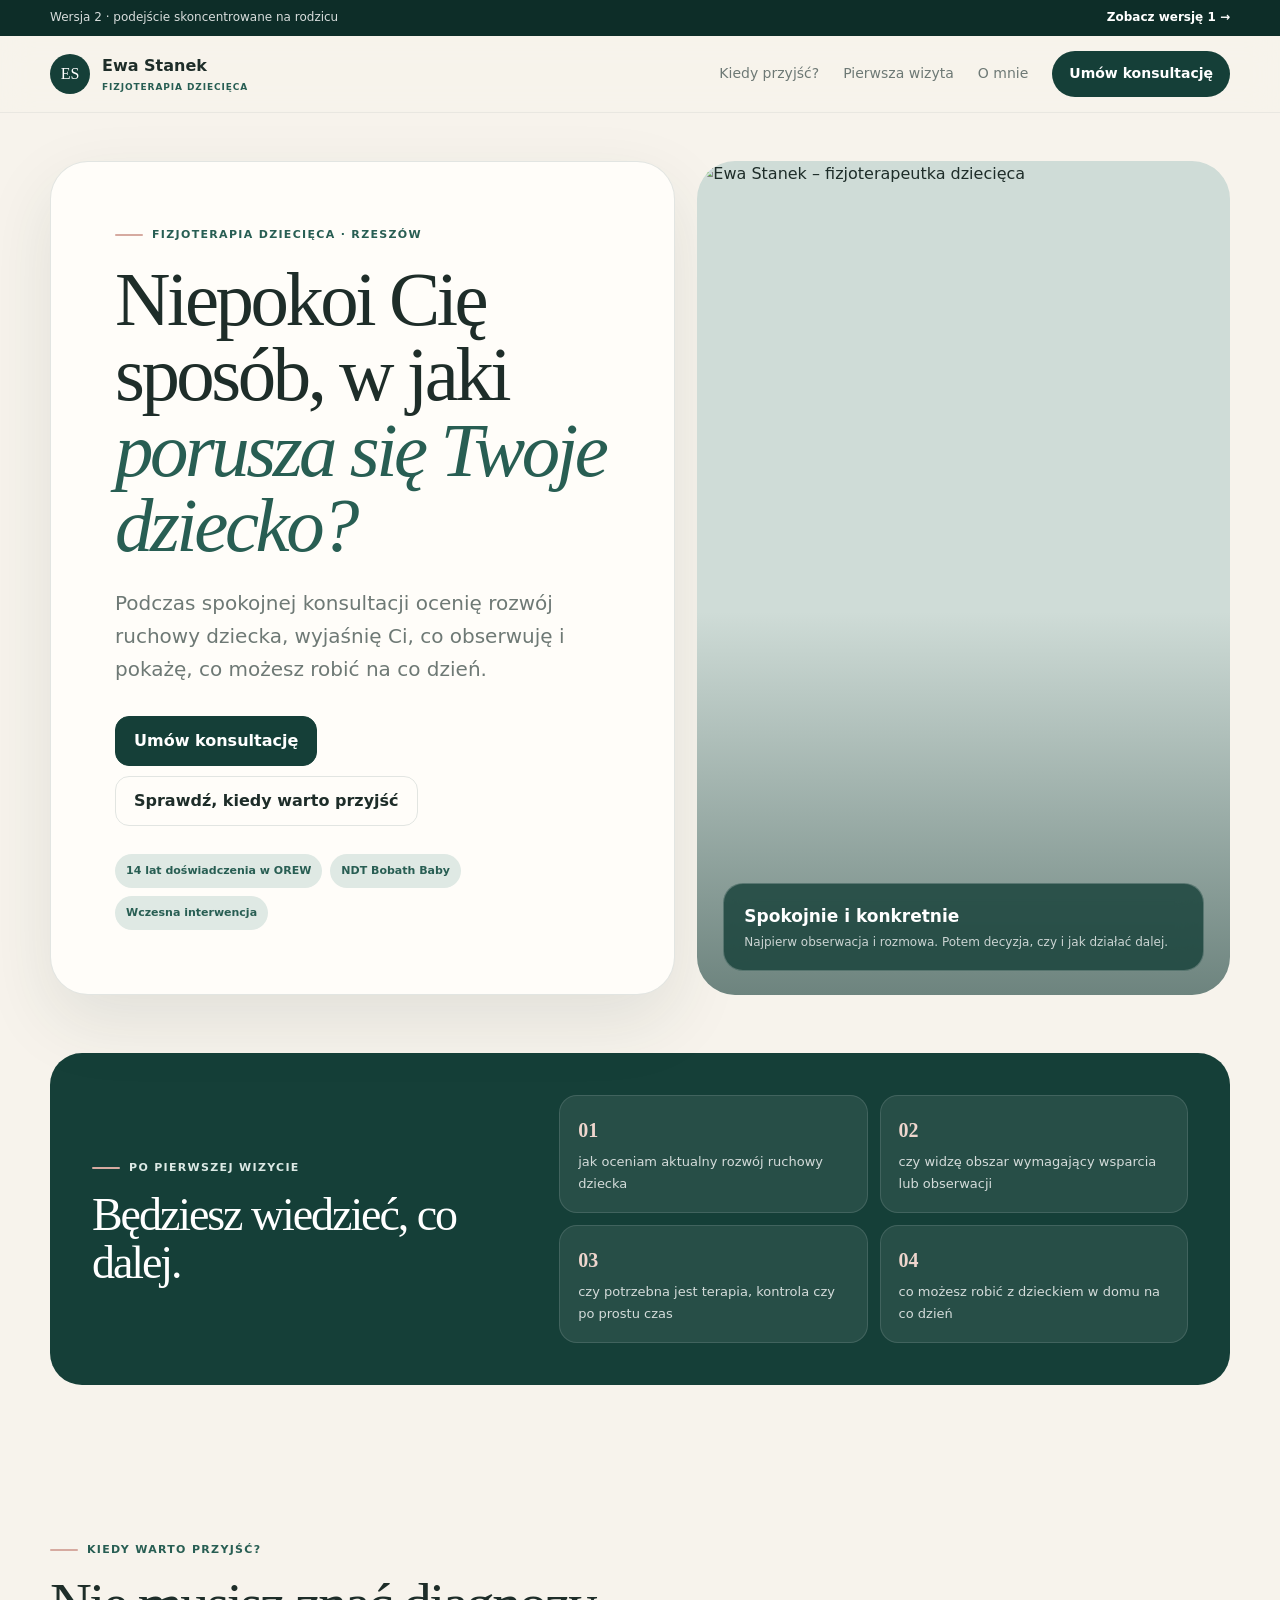
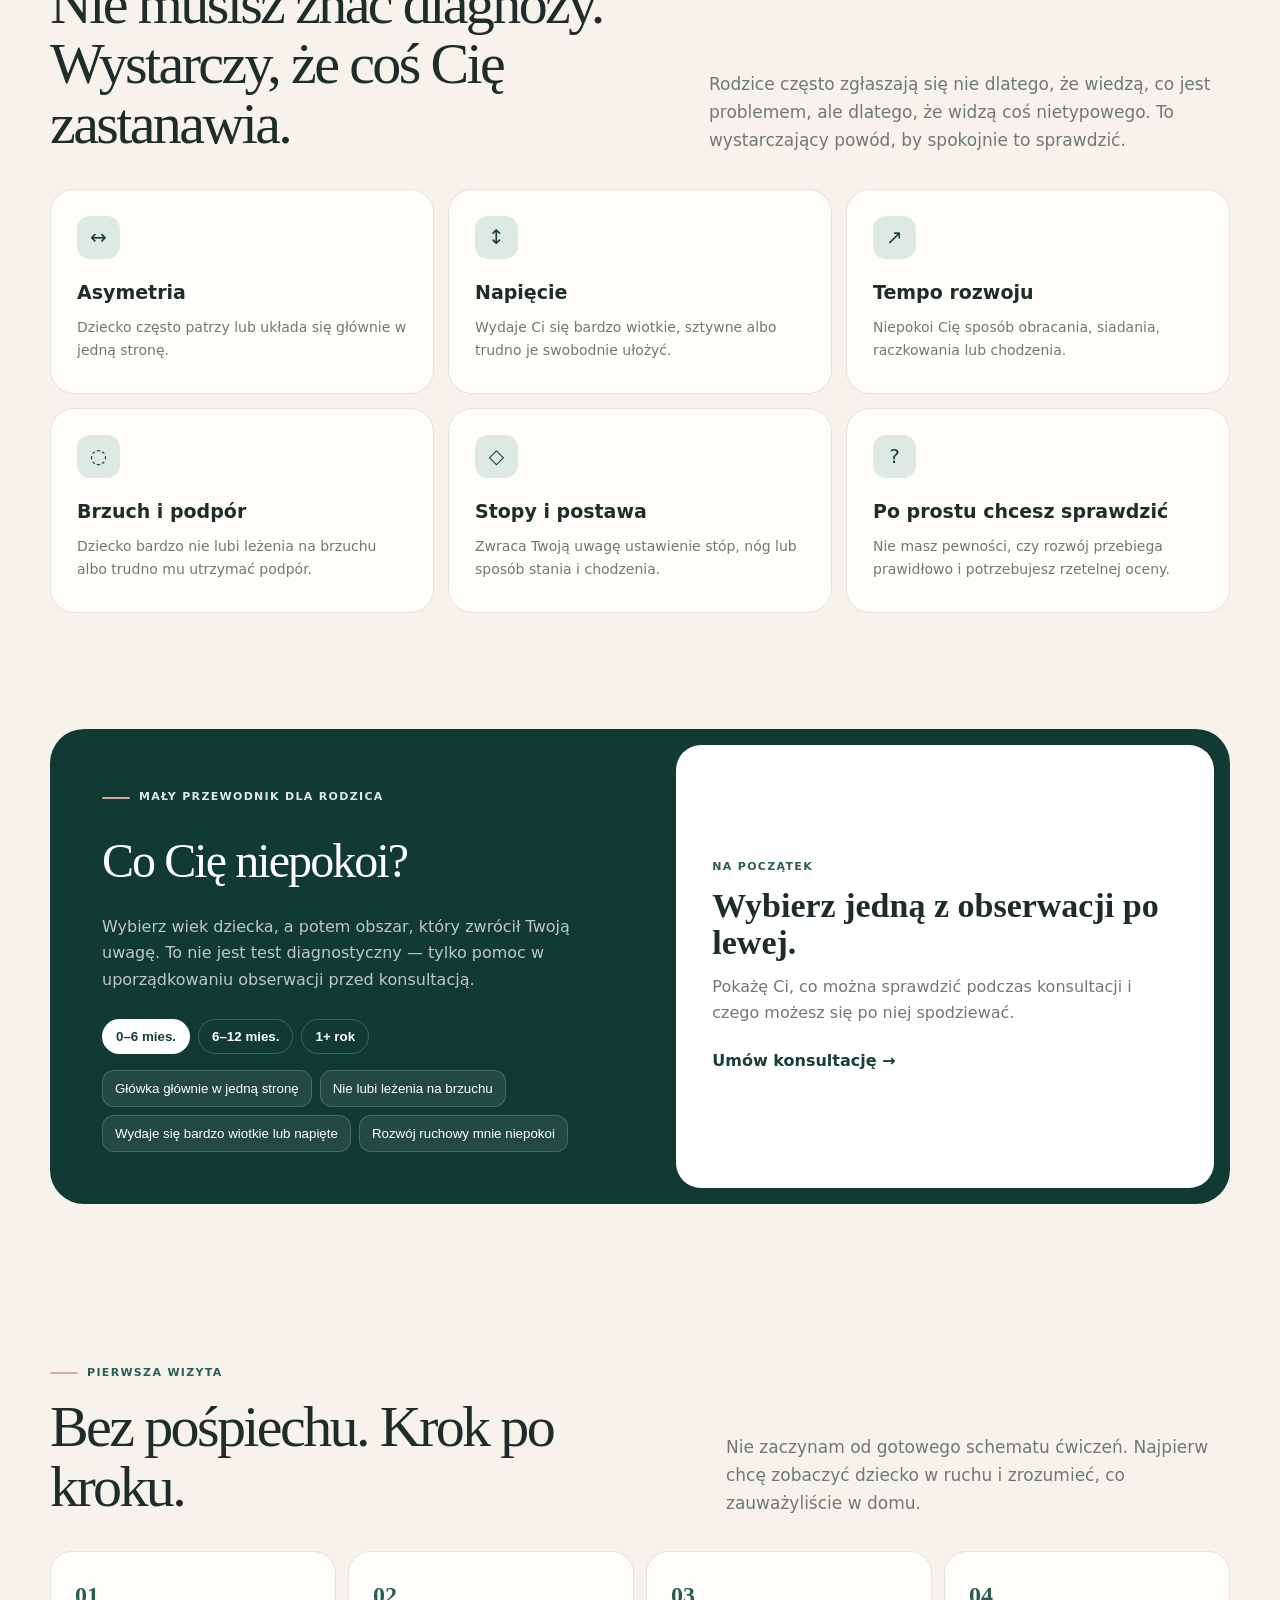
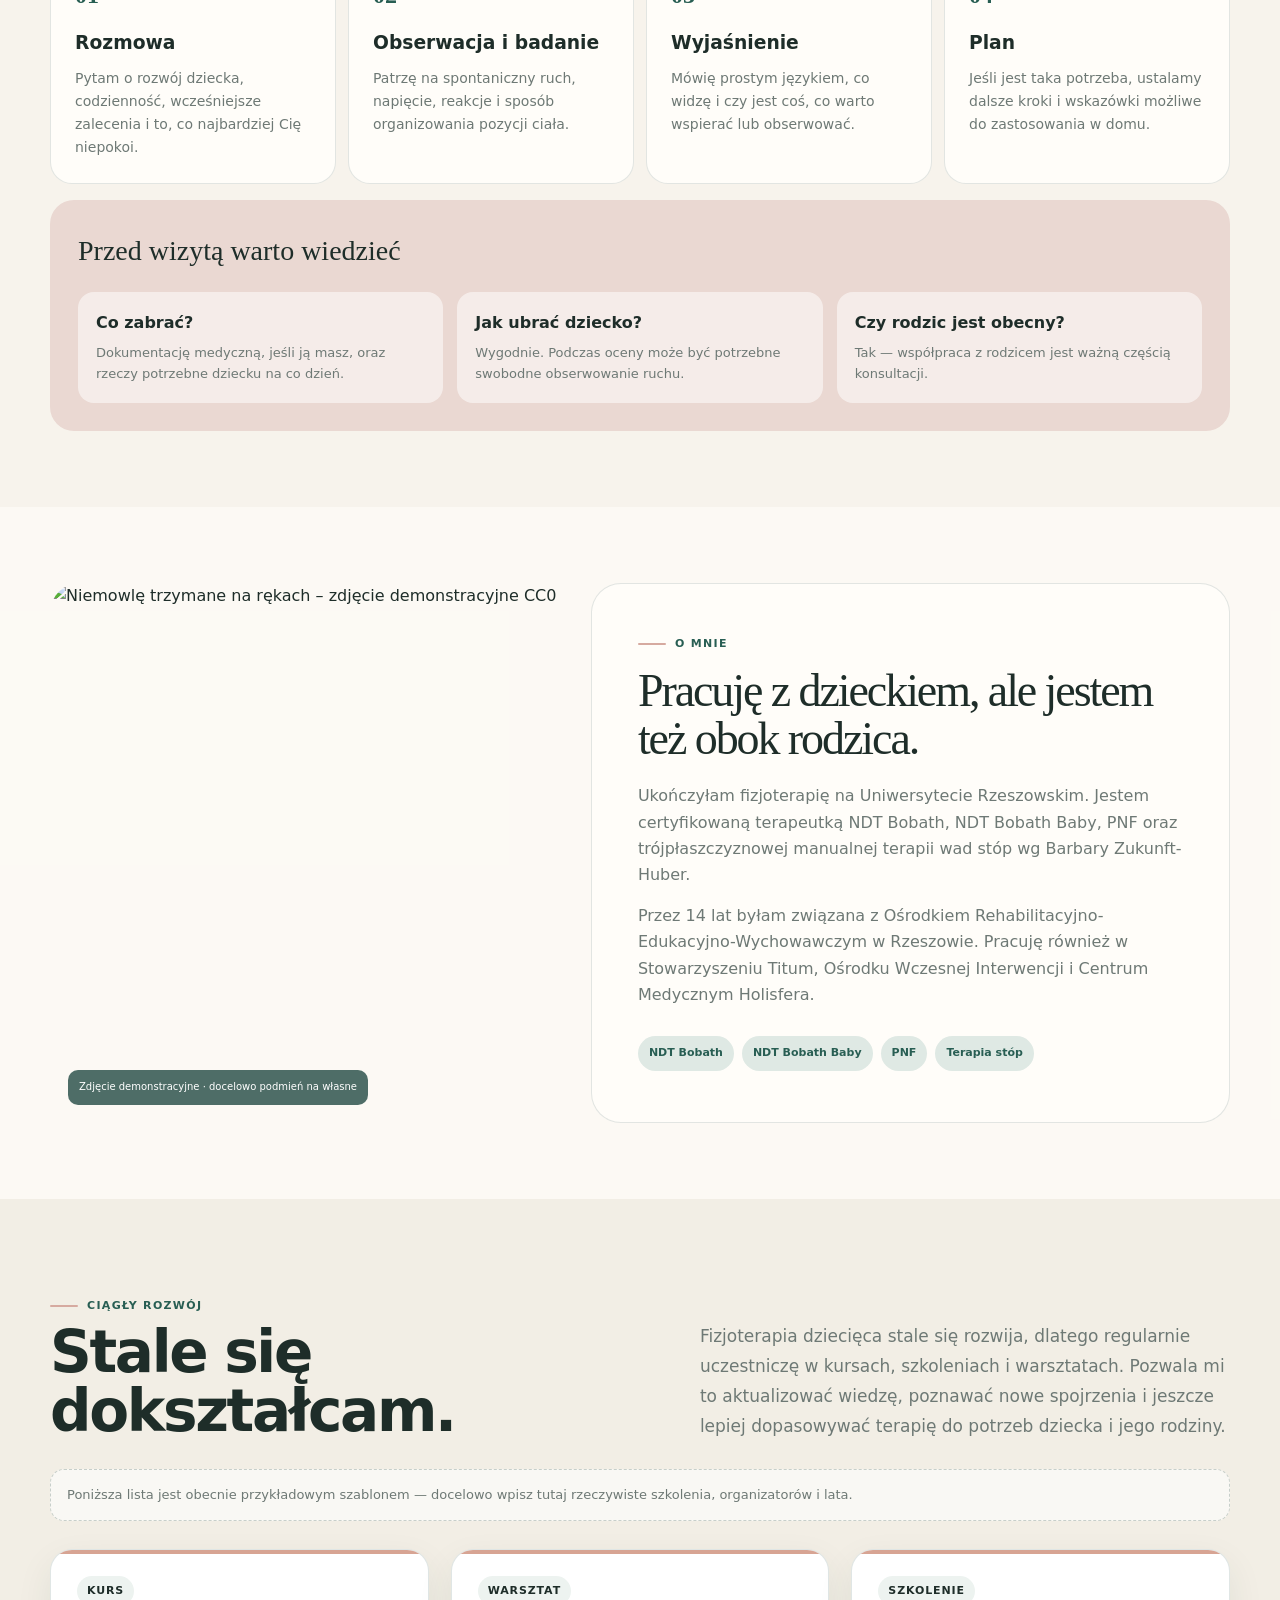
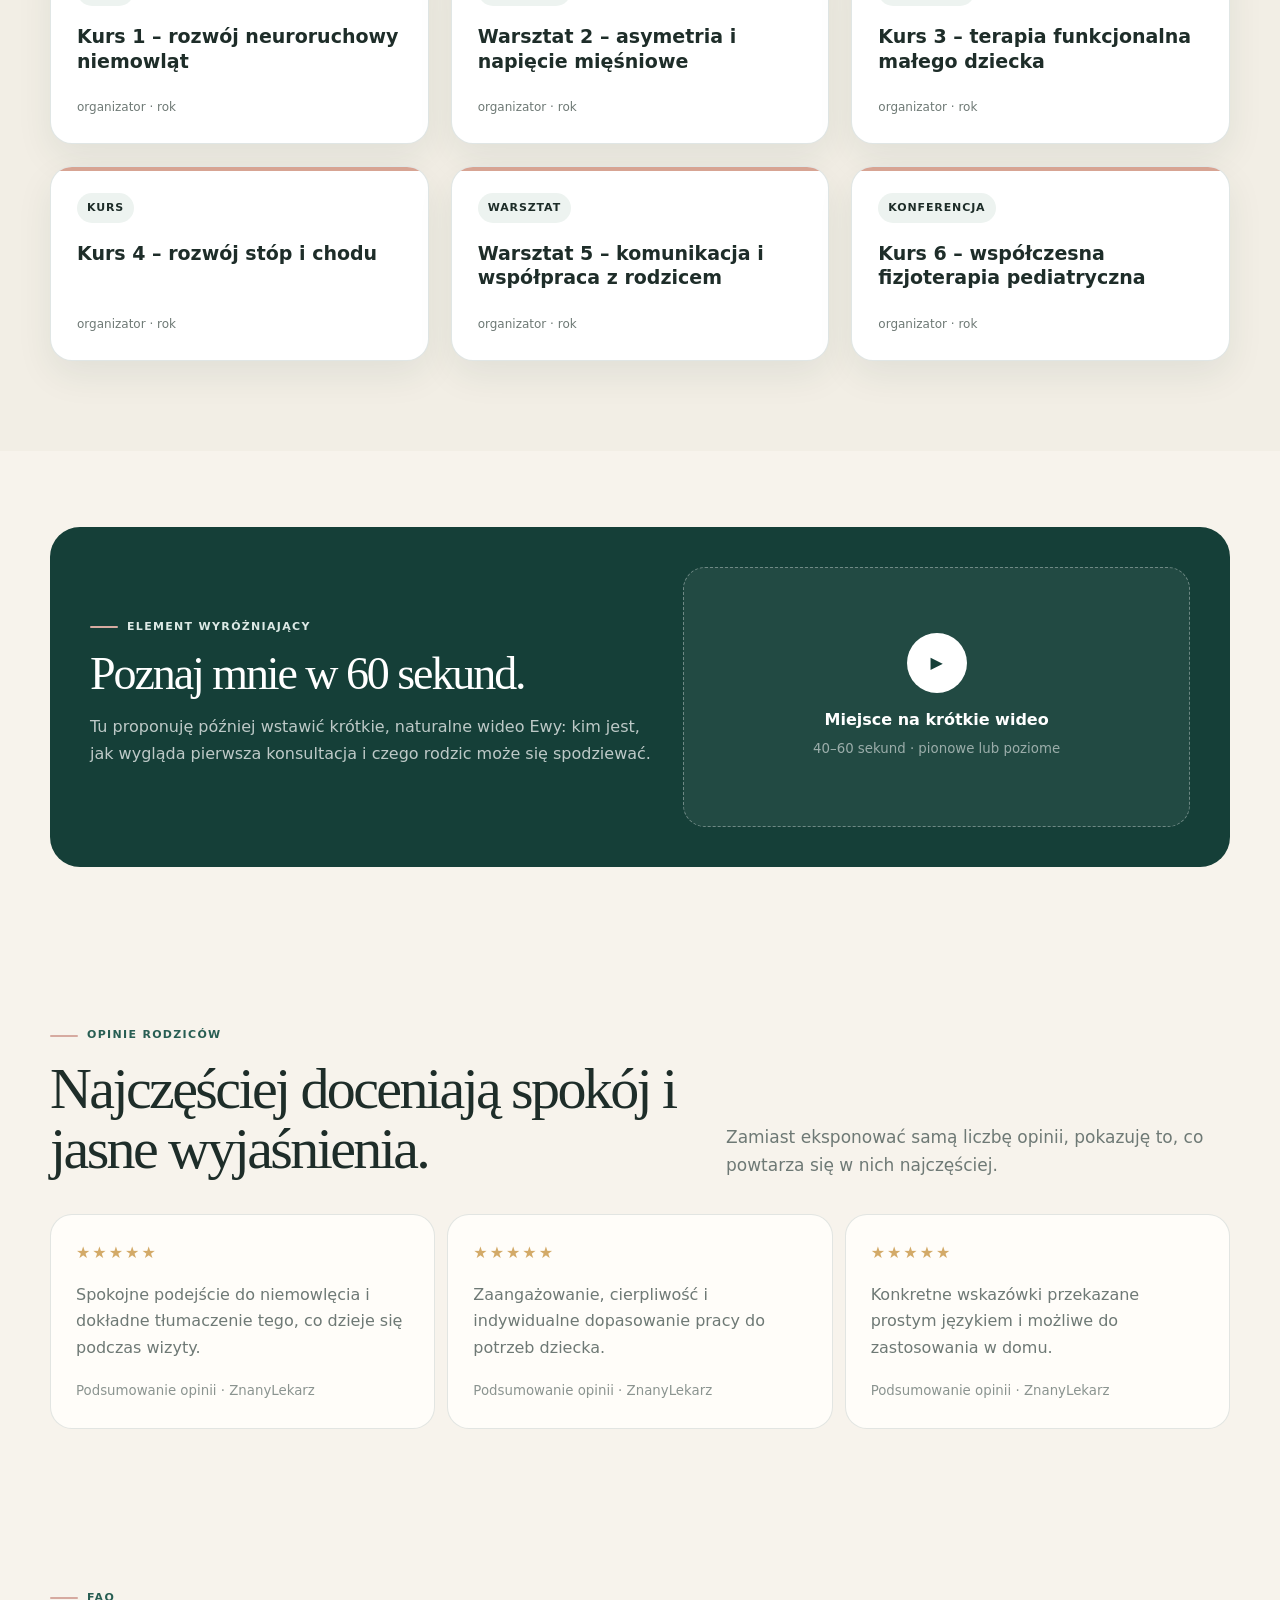
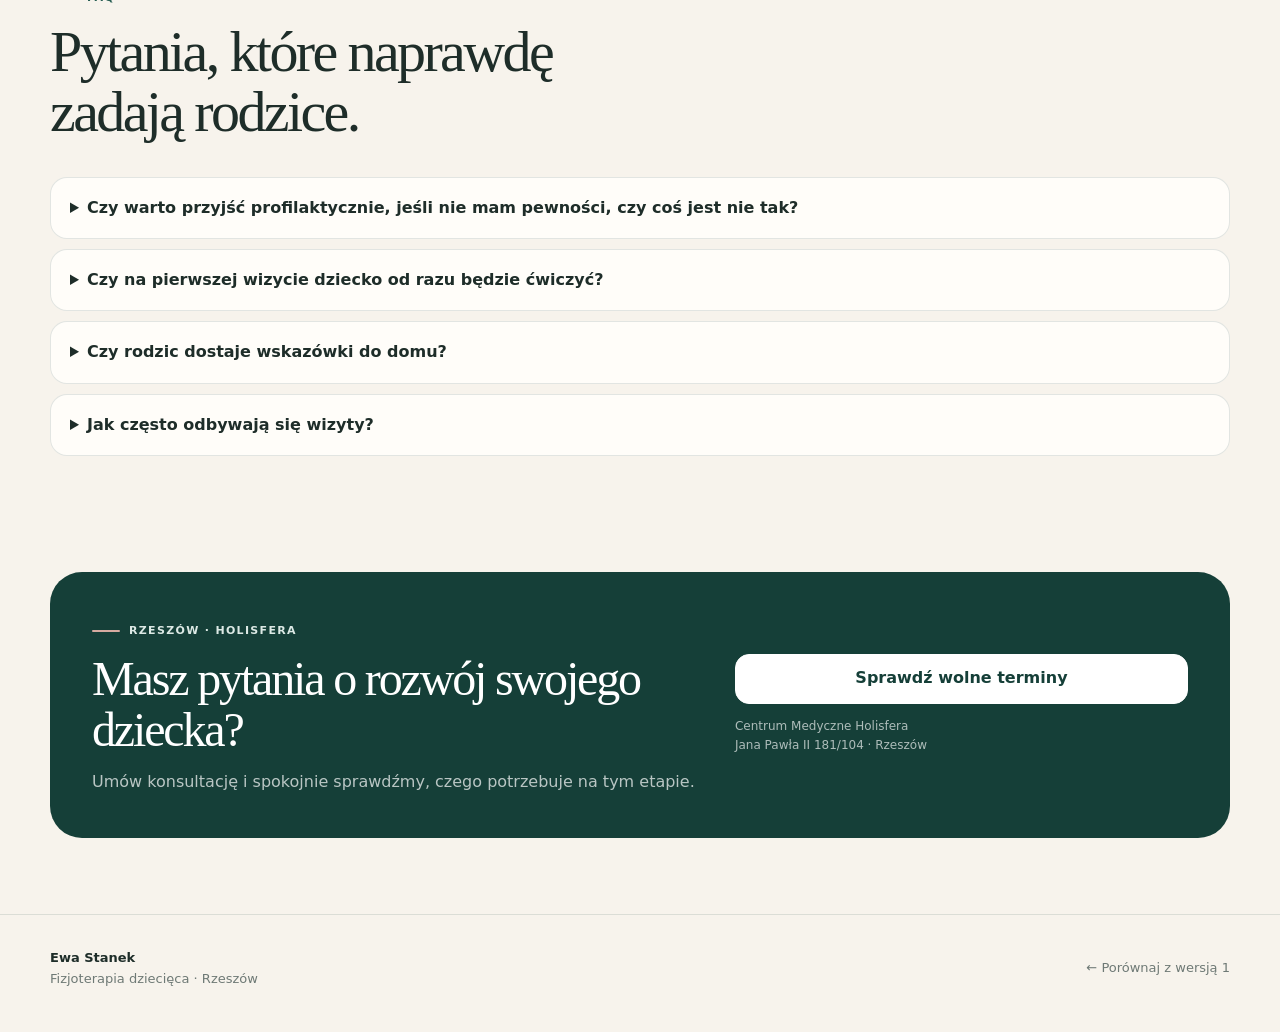
==== commit f3107a60: "Bust cached assets and inline course card fallback styles" ====
--- a/wersja-2/index.html
+++ b/wersja-2/index.html
@@ -6,9 +6,24 @@
   <meta name="description" content="">
   <meta name="theme-color" content="#153f38">
   <title>Ewa Stanek | Fizjoterapia dziecięca</title>
-  <link rel="stylesheet" href="style-a.css">
-  <link rel="stylesheet" href="style-b.css">
-  <link rel="stylesheet" href="style-c.css">
+  <link rel="stylesheet" href="style-a.css?v=20260915-2">
+  <link rel="stylesheet" href="style-b.css?v=20260915-2">
+  <link rel="stylesheet" href="style-c.css?v=20260915-2">
+  <style>
+    .development-section{padding:90px 0;background:#f2eee5}
+    .development-head{display:grid;grid-template-columns:1.05fr .95fr;gap:64px;align-items:end;margin-bottom:28px}
+    .development-head h2{margin:8px 0 0;font-size:clamp(34px,5vw,58px);line-height:1.02;letter-spacing:-.04em}
+    .development-head>p{margin:0;color:var(--muted);font-size:17px;line-height:1.75}
+    .template-note{margin:0 0 28px;padding:14px 16px;border:1px dashed rgba(21,63,56,.22);border-radius:14px;background:rgba(255,255,255,.56);color:var(--muted);font-size:13px}
+    .development-section .course-grid{display:grid!important;grid-template-columns:repeat(3,minmax(0,1fr))!important;gap:22px!important;align-items:stretch}
+    .development-section .course-card{display:flex!important;flex-direction:column!important;min-height:190px!important;padding:26px!important;border:1px solid rgba(21,63,56,.13)!important;border-radius:22px!important;background:#fff!important;box-shadow:0 14px 36px rgba(21,63,56,.08)!important;position:relative;overflow:hidden}
+    .development-section .course-card:before{content:"";position:absolute;inset:0 0 auto 0;height:4px;background:#d7a493}
+    .development-section .course-card>span{display:inline-flex!important;align-self:flex-start;padding:6px 10px;border-radius:999px;background:#edf3f0;color:var(--green);font-size:11px;font-weight:800;letter-spacing:.08em;text-transform:uppercase}
+    .development-section .course-card h3{margin:18px 0 12px!important;font-size:19px!important;line-height:1.3!important}
+    .development-section .course-card small{display:block;margin-top:auto;color:var(--muted);font-size:12px}
+    @media(max-width:900px){.development-head{grid-template-columns:1fr;gap:18px}.development-section .course-grid{grid-template-columns:repeat(2,minmax(0,1fr))!important}}
+    @media(max-width:620px){.development-section{padding:64px 0}.development-section .course-grid{grid-template-columns:1fr!important}}
+  </style>
 </head>
 <body>
   <div class="compare-bar">
@@ -202,6 +217,6 @@
     </div>
   </footer>
 
-  <script src="content.js"></script>
+  <script src="content.js?v=20260915-2"></script>
 </body>
 </html>
--- a/wersja-2/style-c.css
+++ b/wersja-2/style-c.css
@@ -0,0 +1 @@
+.development-section{padding:90px 0;background:#f2eee5}.development-head{display:grid;grid-template-columns:1.05fr .95fr;gap:64px;align-items:end;margin-bottom:28px}.development-head h2{margin:8px 0 0;font-size:clamp(34px,5vw,58px);line-height:1.02;letter-spacing:-.04em}.development-head>p{margin:0;color:var(--muted);font-size:17px;line-height:1.75}.template-note{margin:0 0 30px;padding:14px 16px;border:1px dashed rgba(21,63,56,.24);border-radius:14px;background:rgba(255,255,255,.65);color:var(--muted);font-size:13px}.course-grid{display:grid!important;grid-template-columns:repeat(3,minmax(0,1fr));gap:22px;align-items:stretch}.course-card{position:relative;display:flex;min-height:190px;flex-direction:column;padding:28px 26px 24px;overflow:hidden;border:1px solid rgba(21,63,56,.13);border-radius:24px;background:#fff;box-shadow:0 14px 38px rgba(21,63,56,.07);transition:transform .2s ease,box-shadow .2s ease,border-color .2s ease}.course-card:before{content:'';position:absolute;top:0;left:0;width:100%;height:5px;background:#72978b}.course-card:hover{transform:translateY(-3px);border-color:rgba(21,63,56,.22);box-shadow:0 18px 46px rgba(21,63,56,.11)}.course-card>span{display:inline-flex;align-self:flex-start;padding:7px 11px;border-radius:999px;background:#edf3f0;color:var(--green);font-size:11px;font-weight:800;letter-spacing:.08em;text-transform:uppercase}.course-card h3{margin:20px 0 12px;font-size:20px;line-height:1.32}.course-card small{display:block;margin-top:auto;padding-top:14px;color:var(--muted);font-size:12px;line-height:1.45}.content-error{max-width:1180px;margin:18px auto;padding:14px 18px;border-radius:14px;background:#fff1ef;color:#8a3226;font-size:14px}@media(max-width:980px){.development-head{grid-template-columns:1fr;gap:18px}.course-grid{grid-template-columns:repeat(2,minmax(0,1fr))}}@media(max-width:620px){.development-section{padding:64px 0}.course-grid{grid-template-columns:1fr;gap:16px}.course-card{min-height:0;padding:24px 22px}}
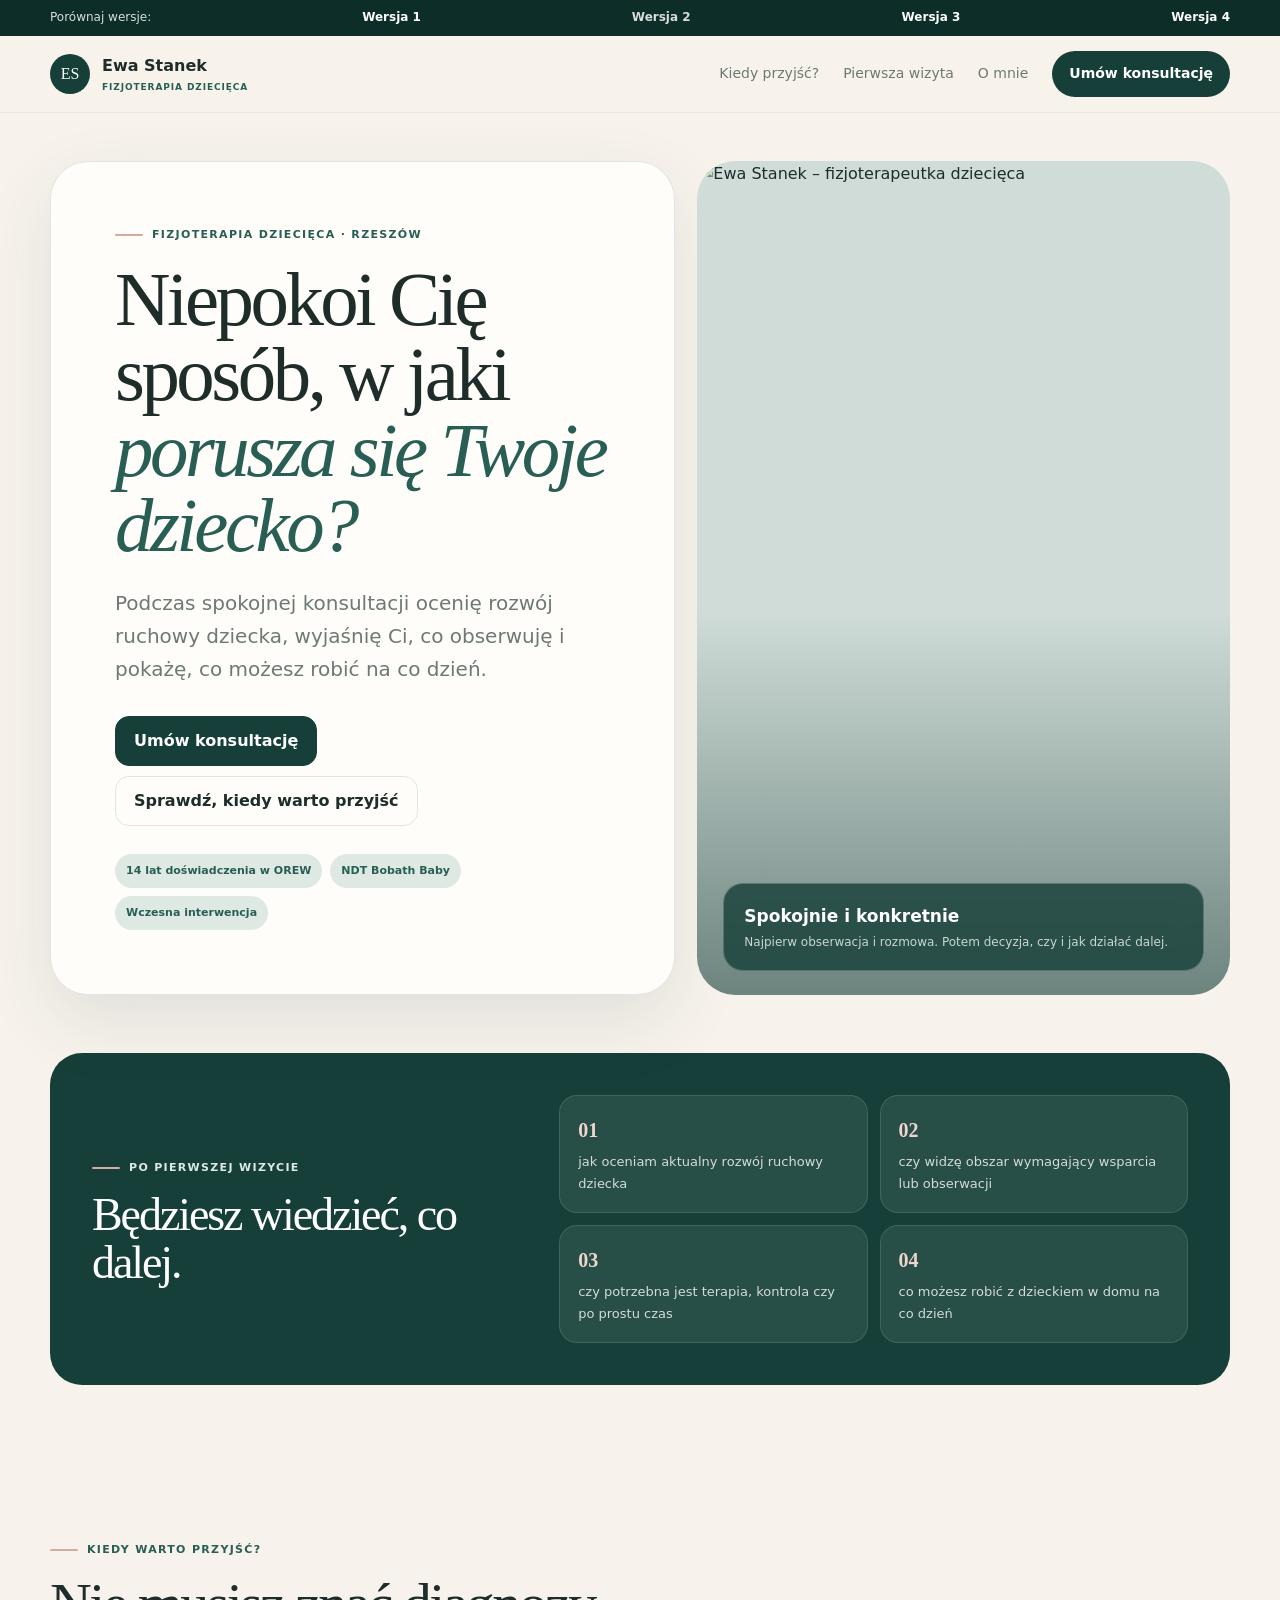
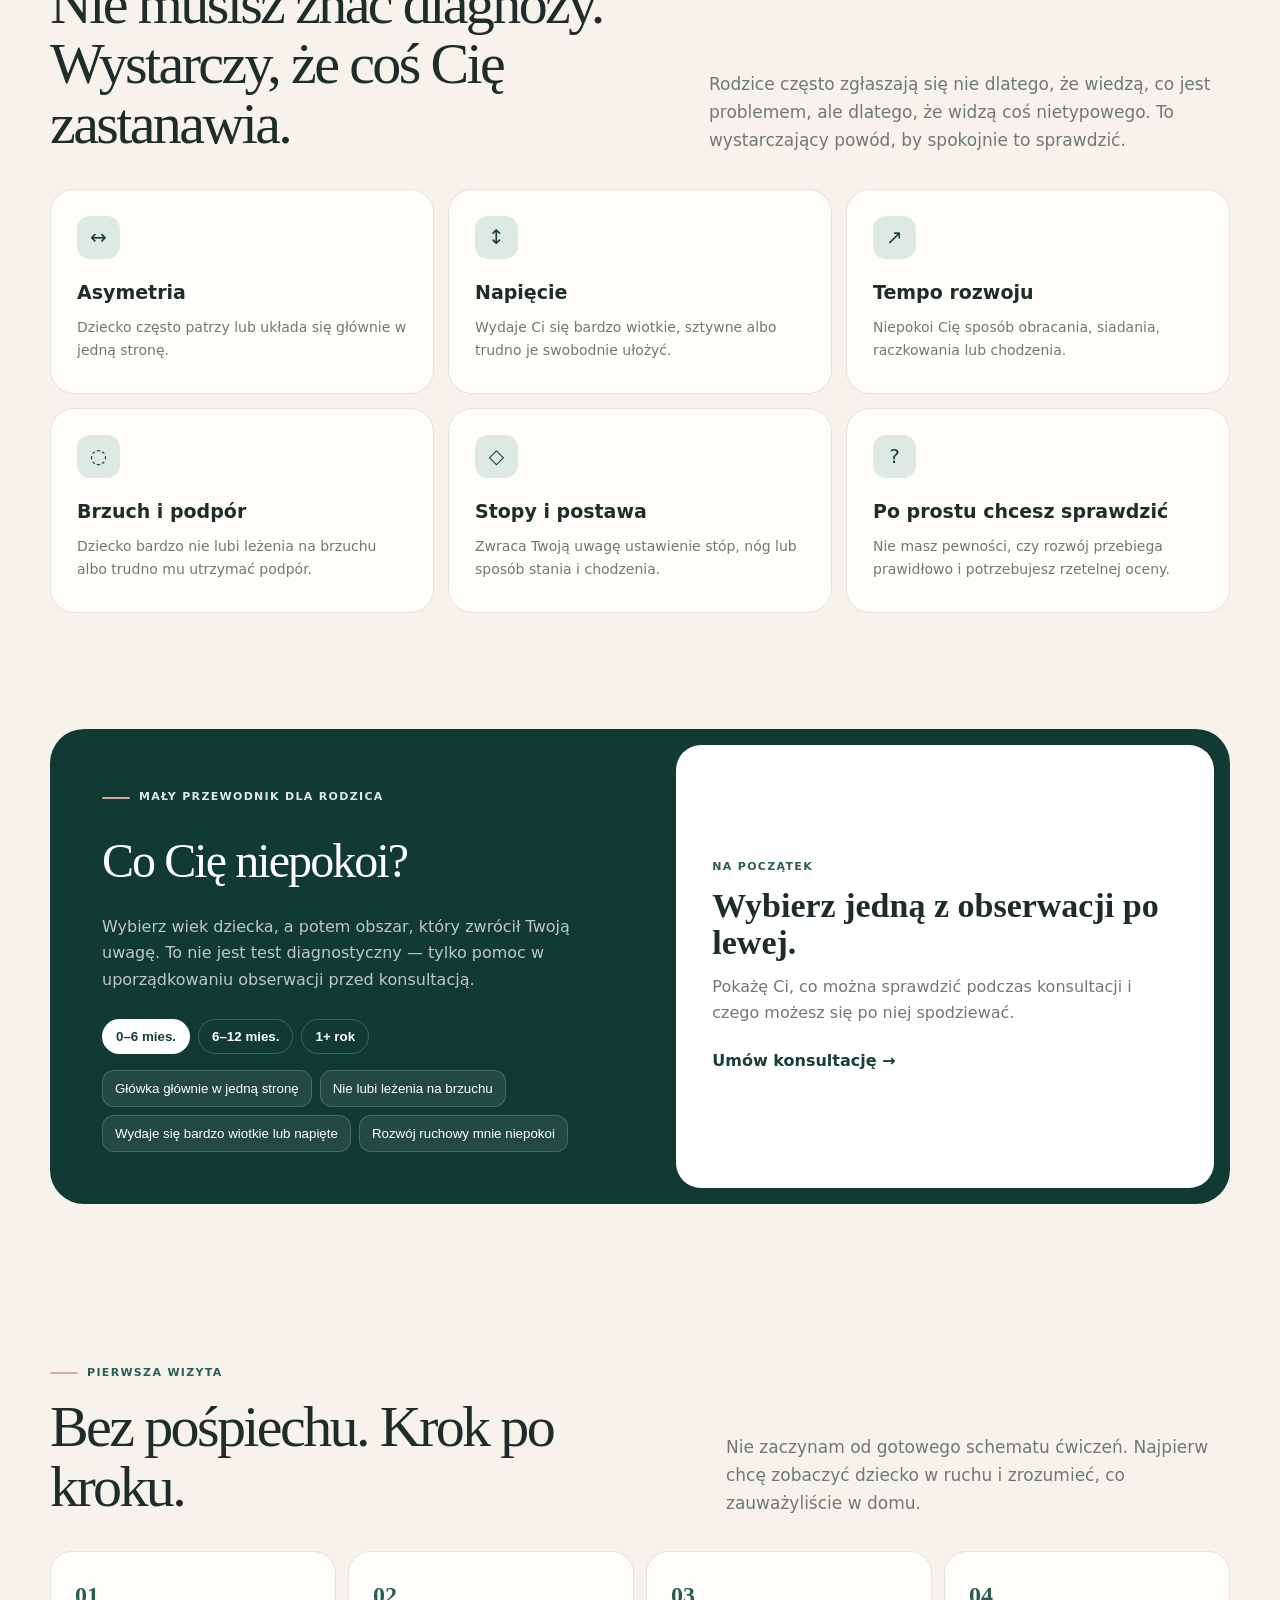
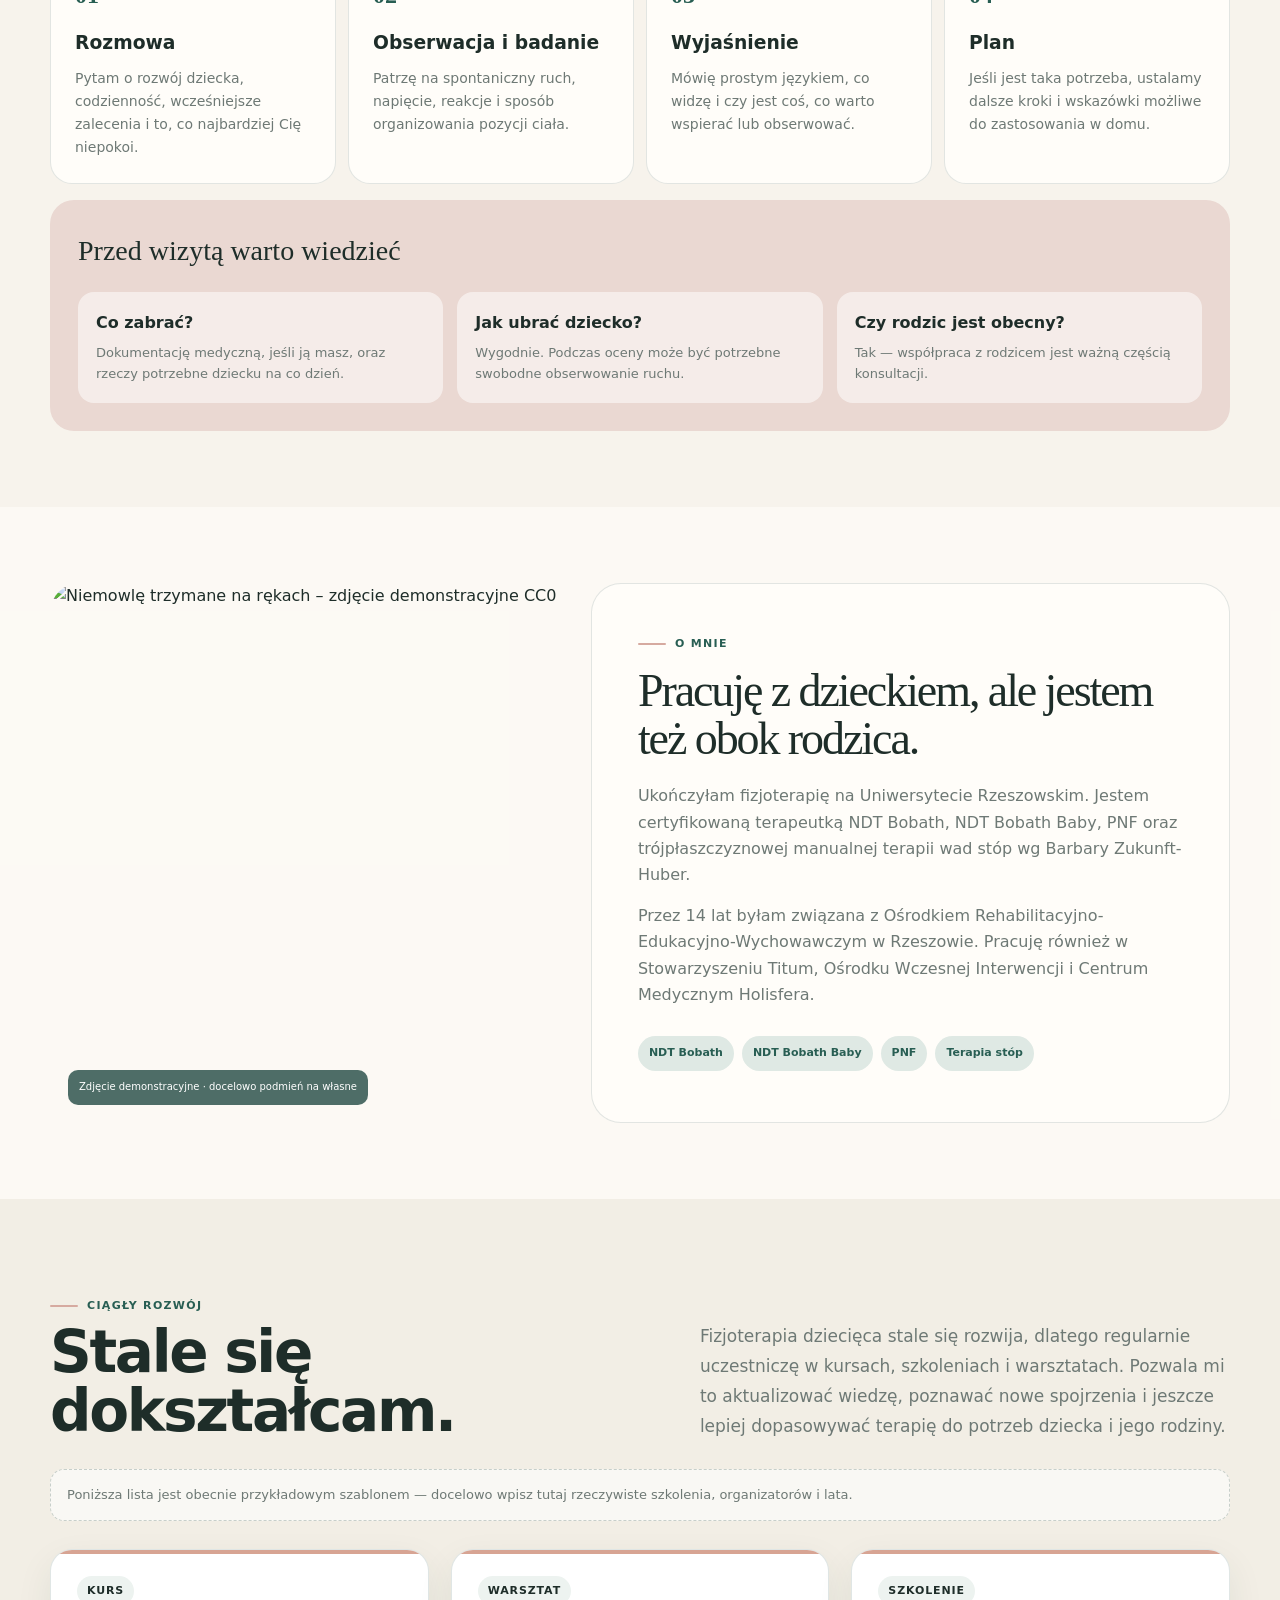
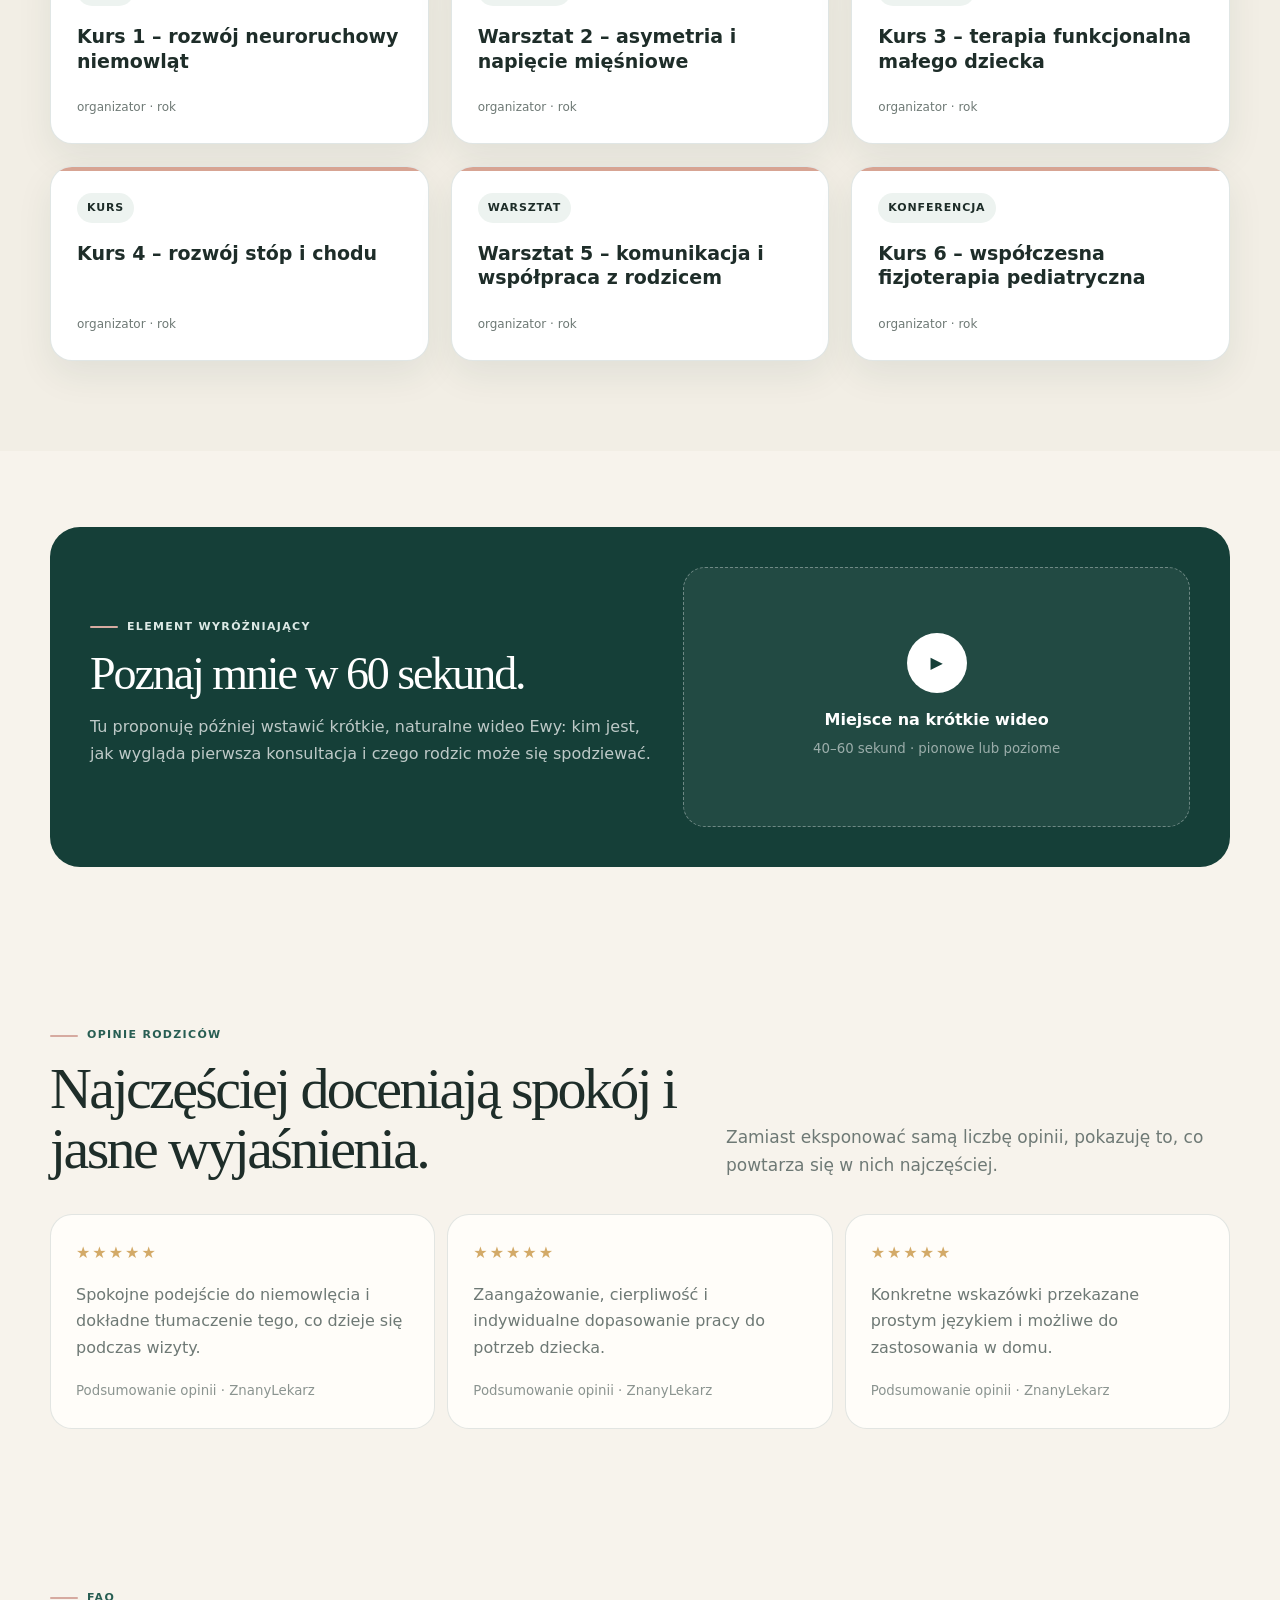
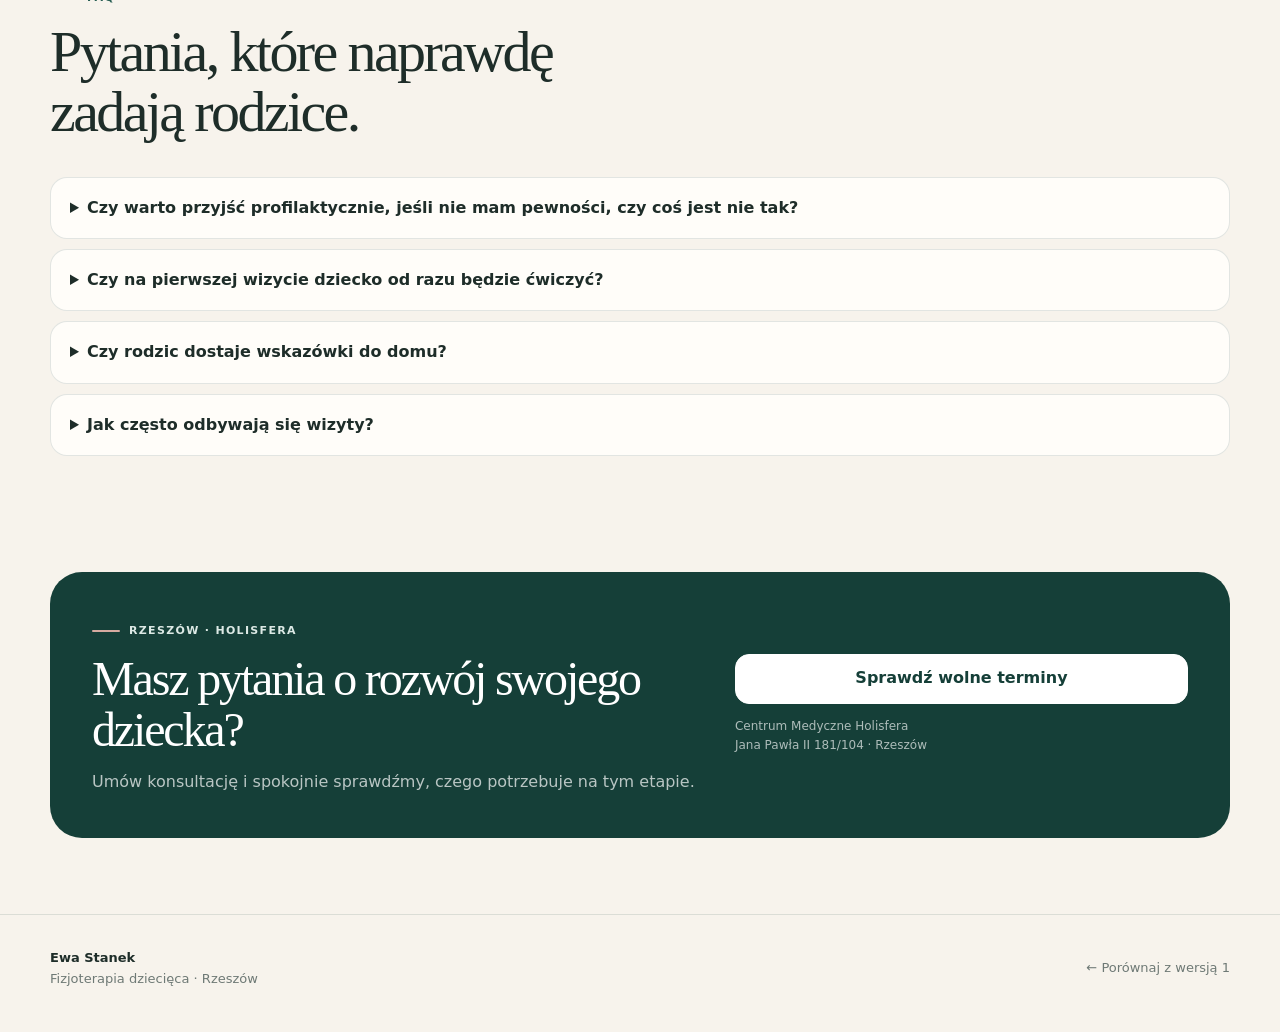
==== commit a38fcc23: "Add version switcher to version 2" ====
--- a/wersja-2/index.html
+++ b/wersja-2/index.html
@@ -28,8 +28,11 @@
 <body>
   <div class="compare-bar">
     <div class="wrap compare-inner">
-      <span id="compareLabel"></span>
-      <a id="compareLink" href="../"></a>
+      <span>Porównaj wersje:</span>
+      <a href="../">Wersja 1</a>
+      <strong>Wersja 2</strong>
+      <a href="../wersja-3/">Wersja 3</a>
+      <a href="../wersja-4/">Wersja 4</a>
     </div>
   </div>
 
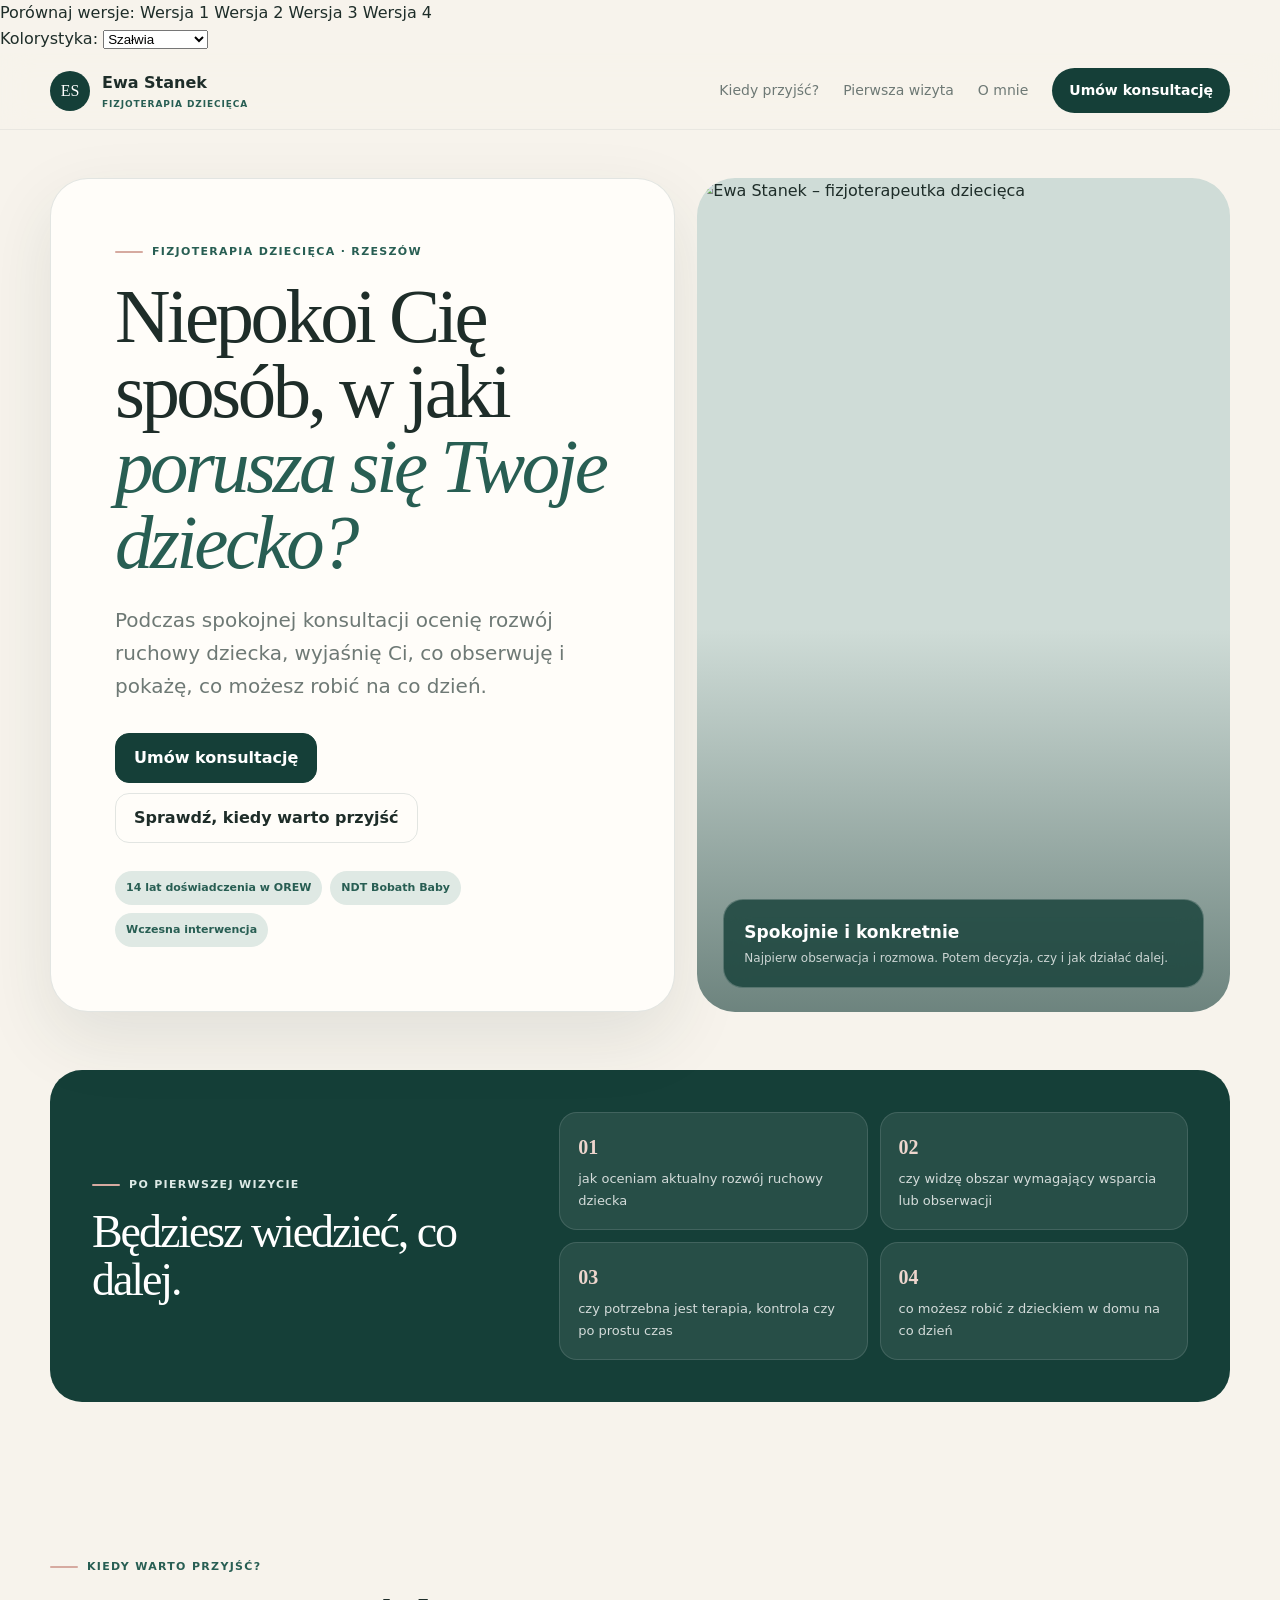
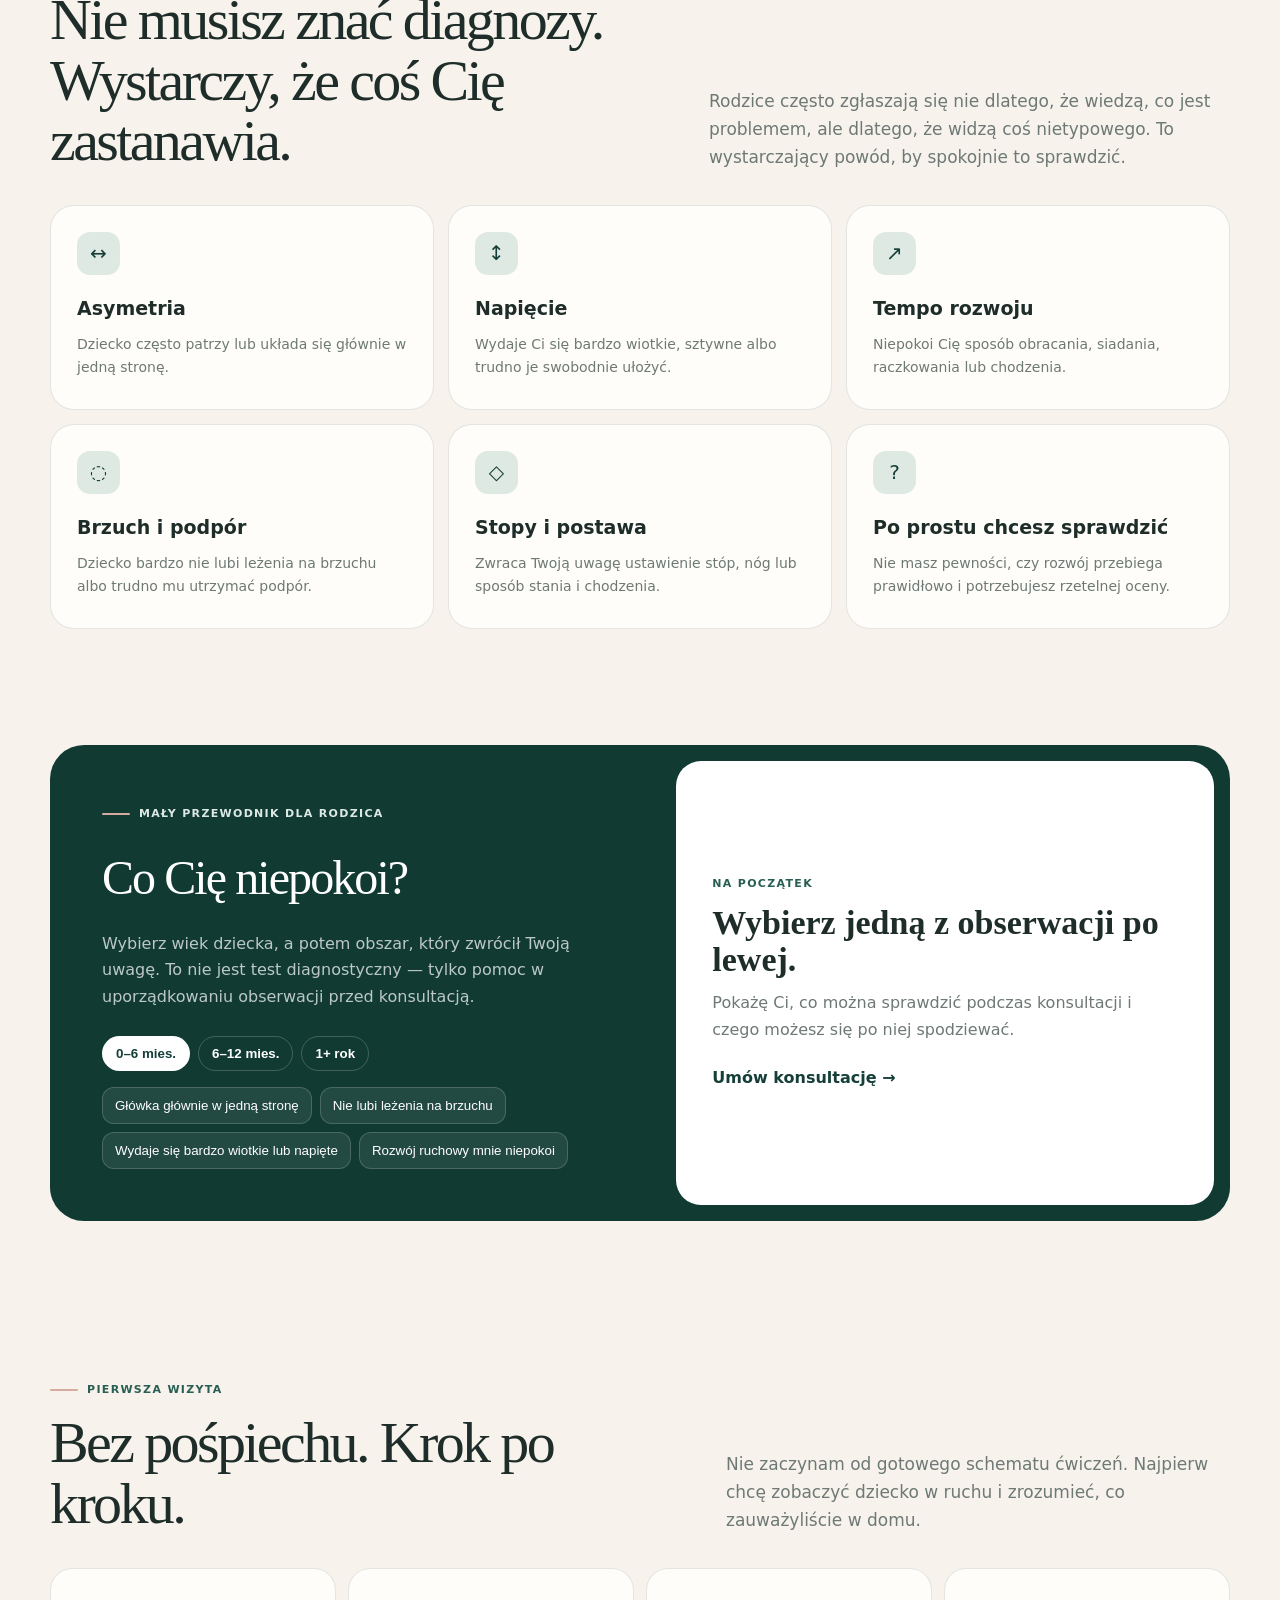
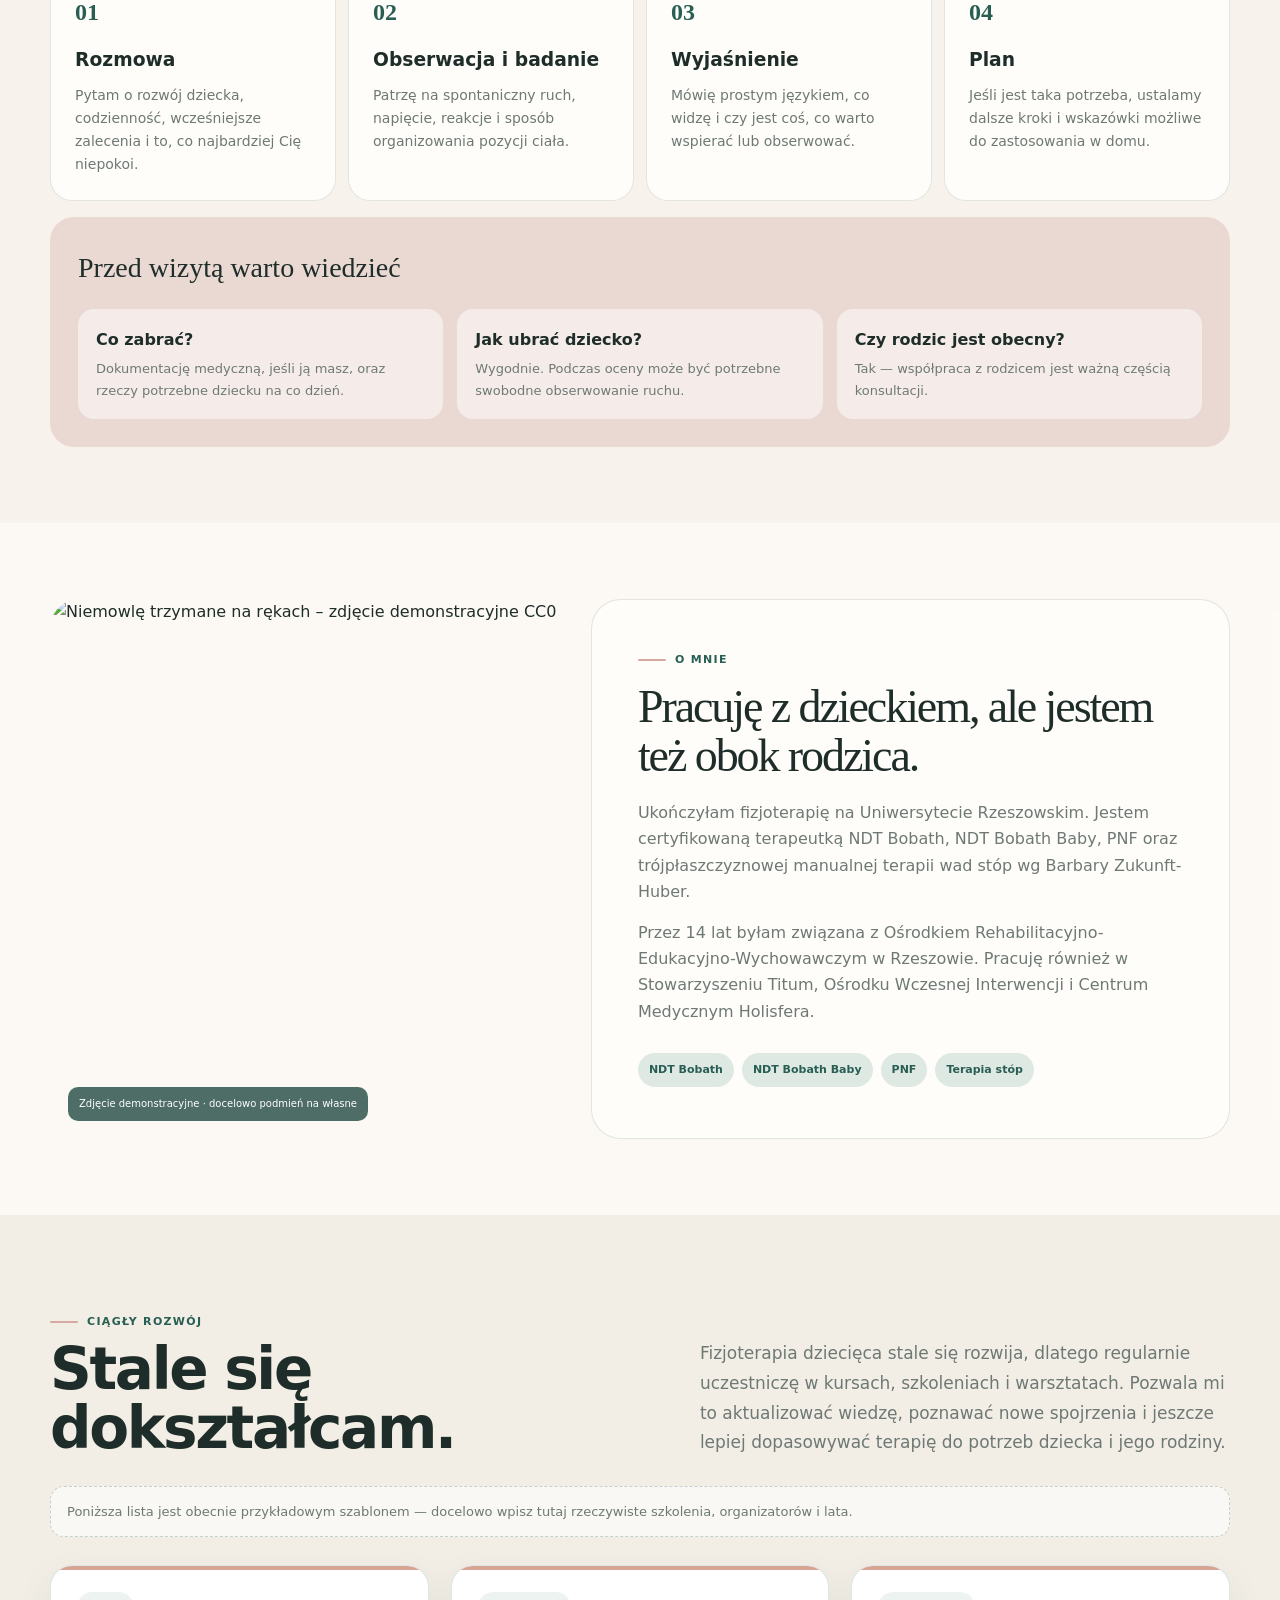
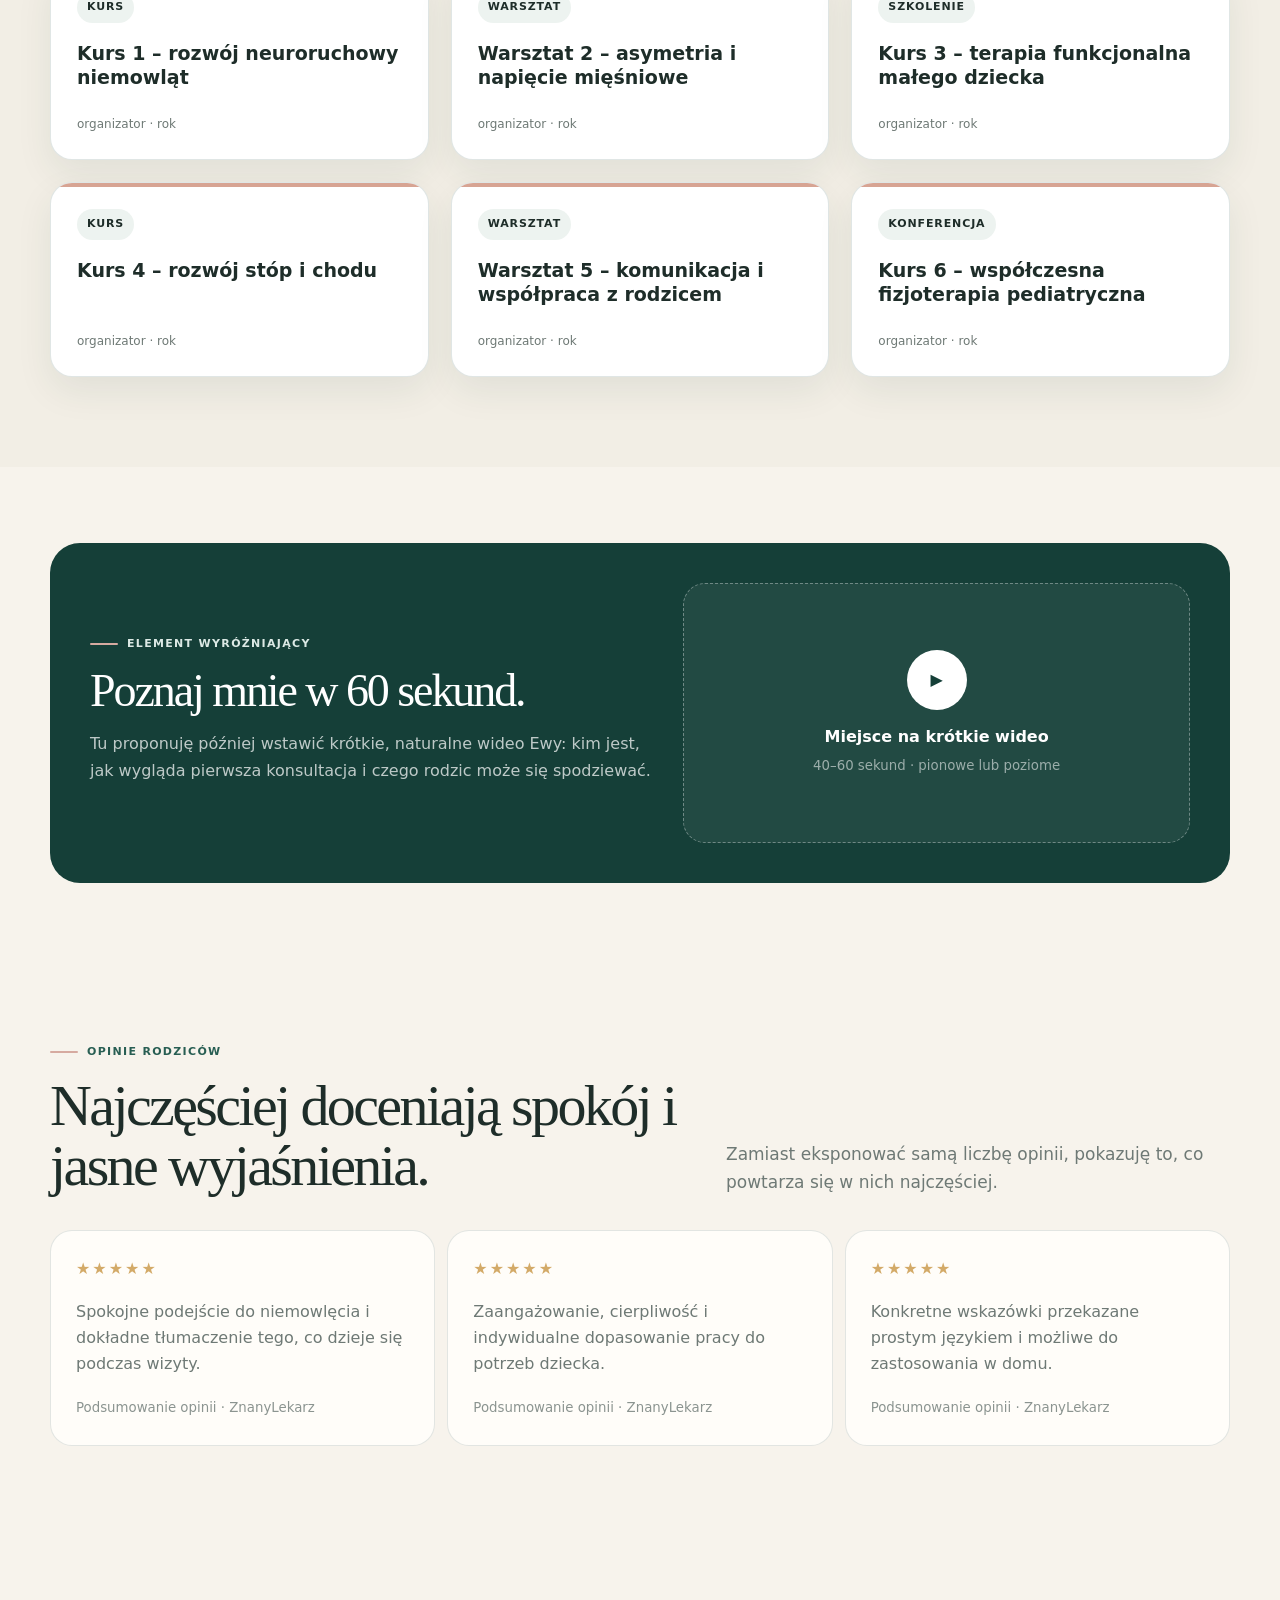
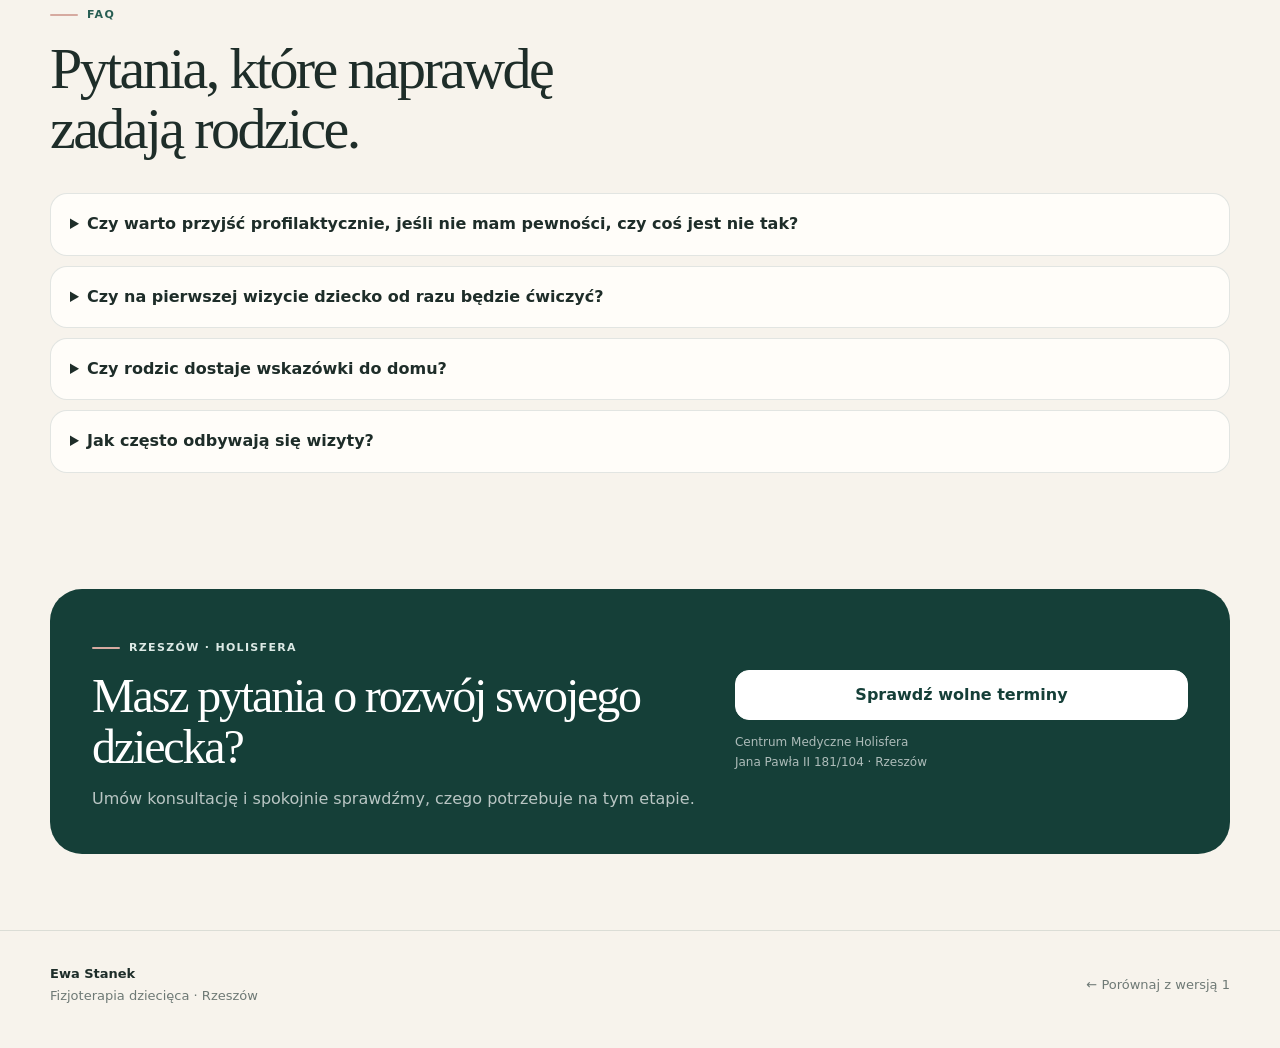
==== commit 77065f62: "Enable all color themes on version 2" ====
--- a/wersja-2/index.html
+++ b/wersja-2/index.html
@@ -24,19 +24,38 @@
     @media(max-width:900px){.development-head{grid-template-columns:1fr;gap:18px}.development-section .course-grid{grid-template-columns:repeat(2,minmax(0,1fr))!important}}
     @media(max-width:620px){.development-section{padding:64px 0}.development-section .course-grid{grid-template-columns:1fr!important}}
   </style>
+  <link rel="stylesheet" href="/ewa-stanek-preview/shared/theme-switcher.css?v=1">
+  <link rel="stylesheet" href="/ewa-stanek-preview/shared/theme-overrides.css?v=1">
 </head>
 <body>
-  <div class="compare-bar">
-    <div class="wrap compare-inner">
-      <span>Porównaj wersje:</span>
-      <a href="../">Wersja 1</a>
-      <strong>Wersja 2</strong>
-      <a href="../wersja-3/">Wersja 3</a>
-      <a href="../wersja-4/">Wersja 4</a>
+<div class="global-preview-switcher">
+  <div class="gps-inner">
+    <div class="gps-versions">
+      <span class="gps-label">Porównaj wersje:</span>
+      <a href="/ewa-stanek-preview/">Wersja 1</a>
+      <a class="current" href="/ewa-stanek-preview/wersja-2/">Wersja 2</a>
+      <a href="/ewa-stanek-preview/wersja-3/">Wersja 3</a>
+      <a href="/ewa-stanek-preview/wersja-4/">Wersja 4</a>
     </div>
+    <label class="gps-theme">
+      <span>Kolorystyka:</span>
+      <select id="globalThemeSelect" aria-label="Wybierz kolorystykę strony">
+        <option value="sage">Szałwia</option>
+        <option value="sand">Piaskowy</option>
+        <option value="blush">Pudrowy</option>
+        <option value="sky">Jasny błękit</option>
+        <option value="pure">Czysta biel</option>
+        <option value="pearl">Perłowa</option>
+        <option value="coolwhite">Chłodna biel</option>
+        <option value="mist">Mglista biel</option>
+        <option value="mint">Biała mięta</option>
+        <option value="lavender">Biała lawenda</option>
+        <option value="rosewhite">Różowa biel</option>
+      </select>
+    </label>
   </div>
-
-  <nav>
+</div>
+<nav>
     <div class="wrap nav-inner">
       <a class="brand" href="#start" aria-label="Ewa Stanek – początek strony">
         <span class="brand-mark">ES</span>
@@ -221,5 +240,6 @@
   </footer>
 
   <script src="content.js?v=20260915-2"></script>
+  <script src="/ewa-stanek-preview/shared/themes.js?v=1"></script>
 </body>
 </html>
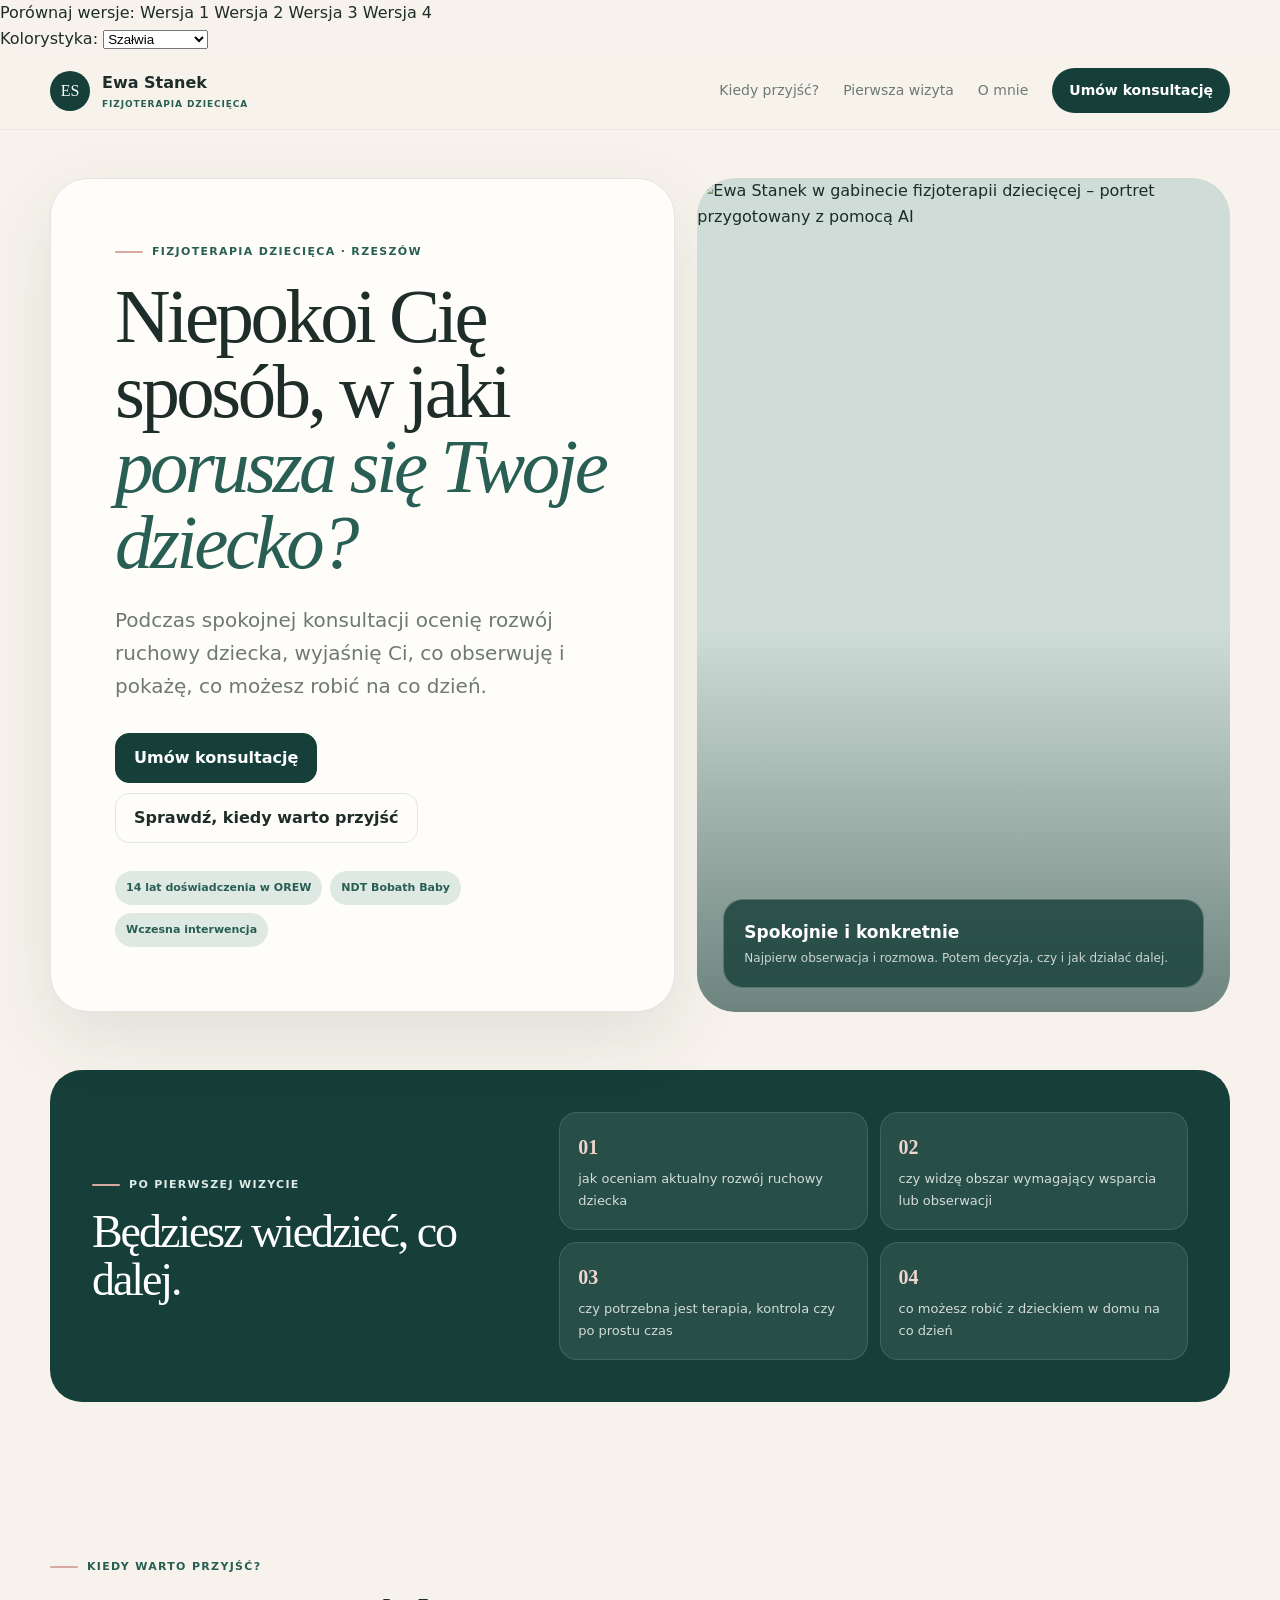
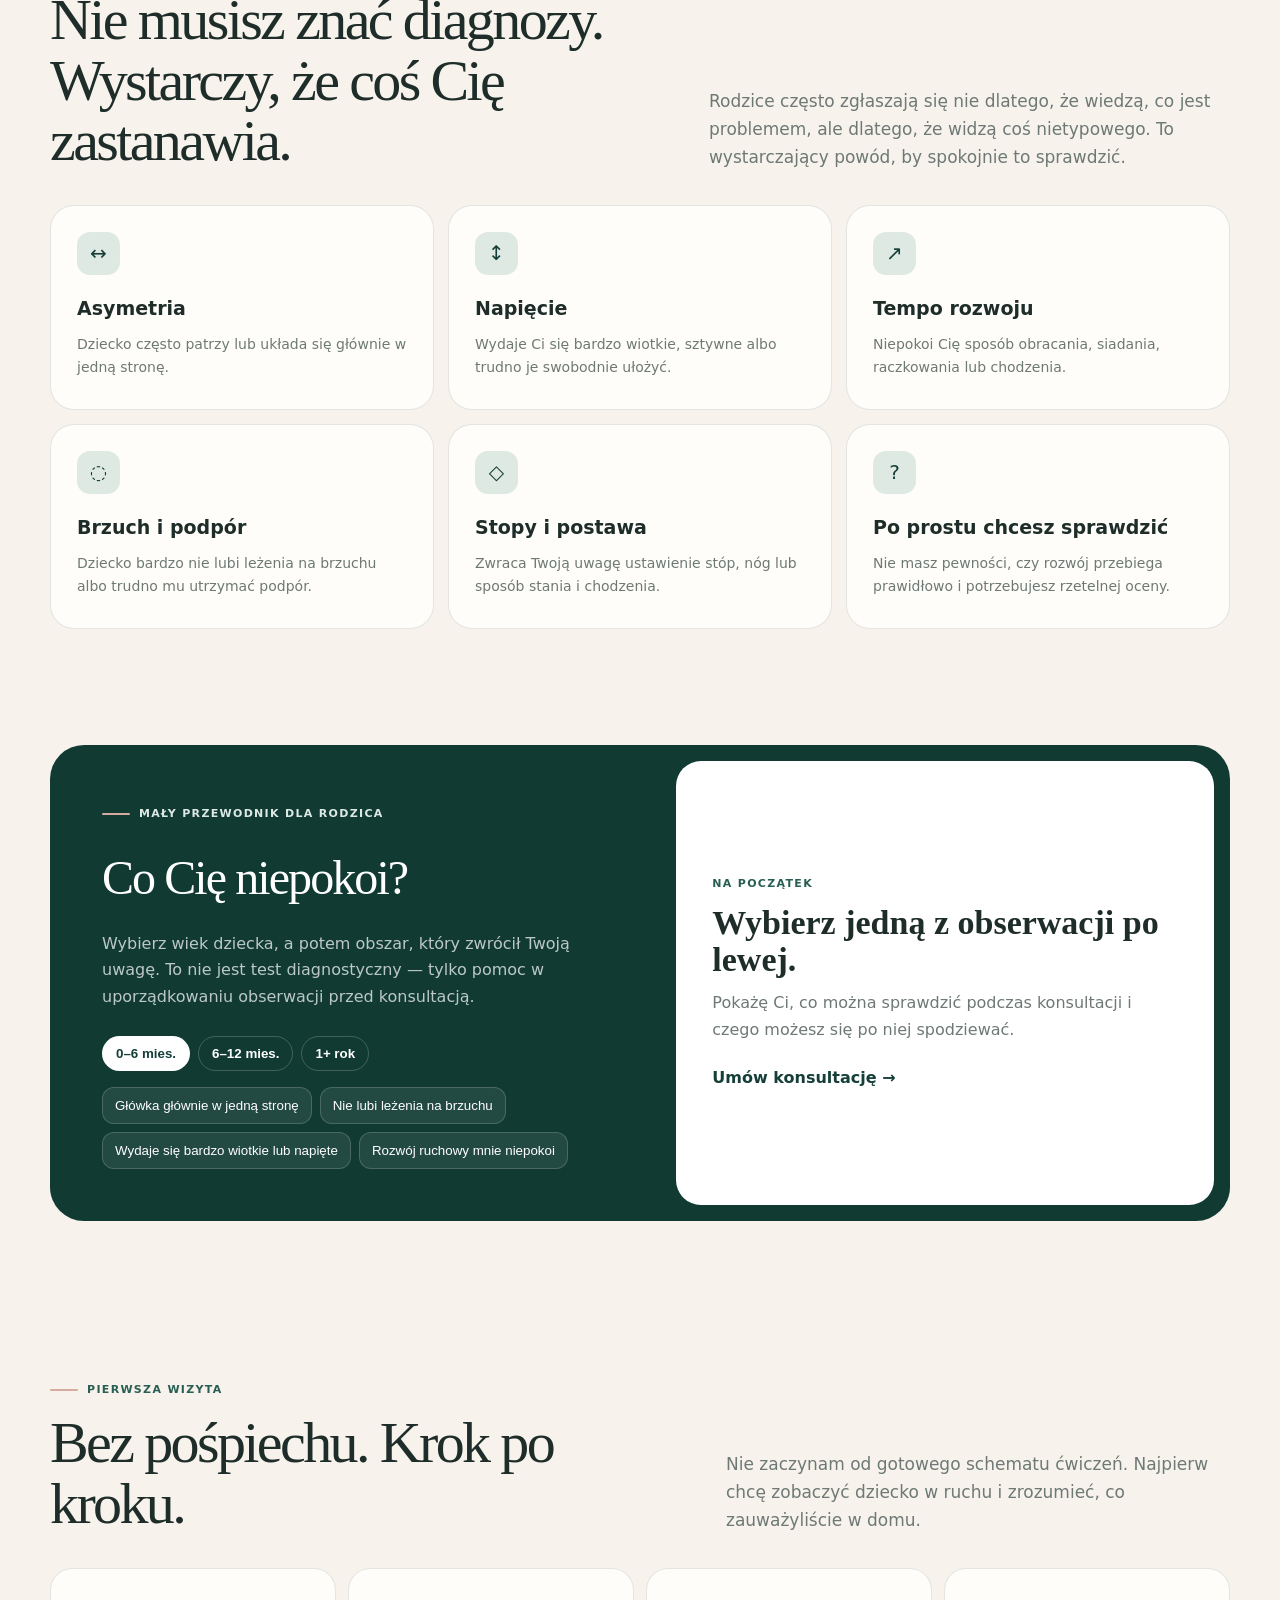
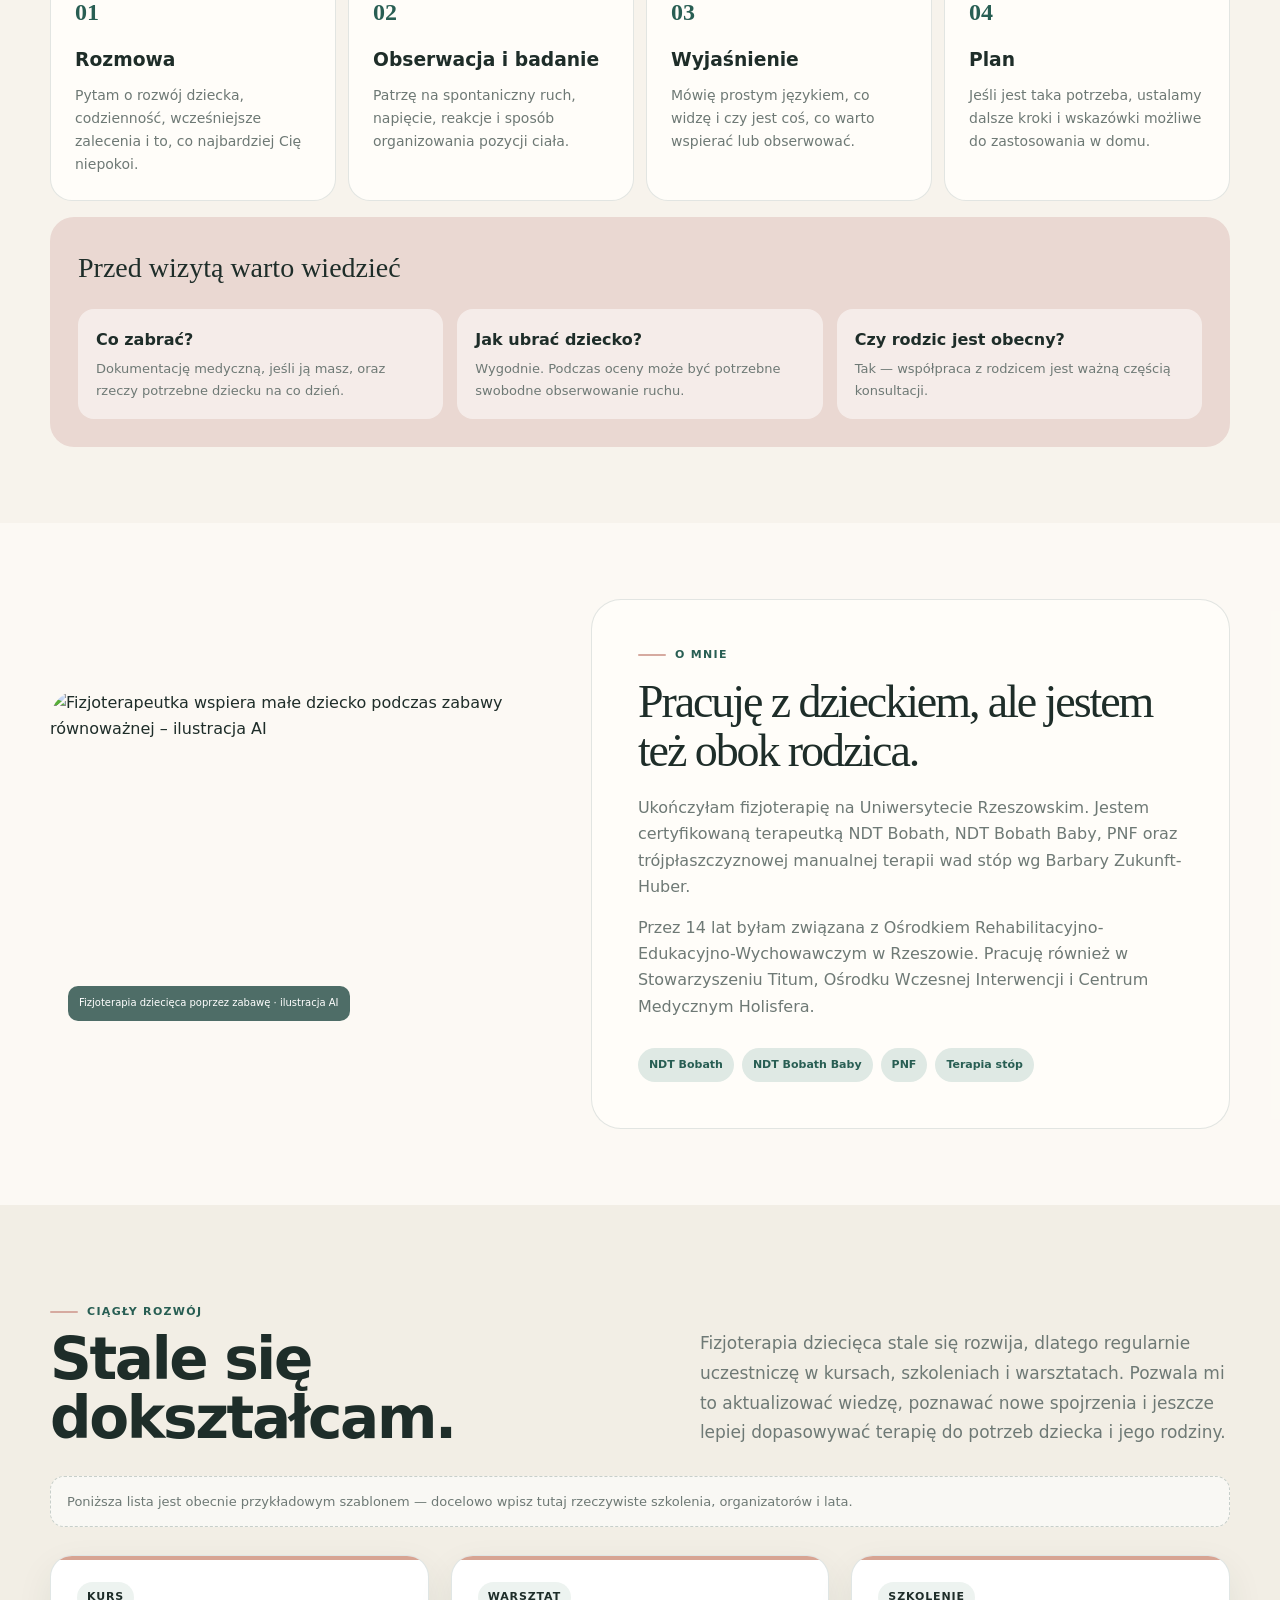
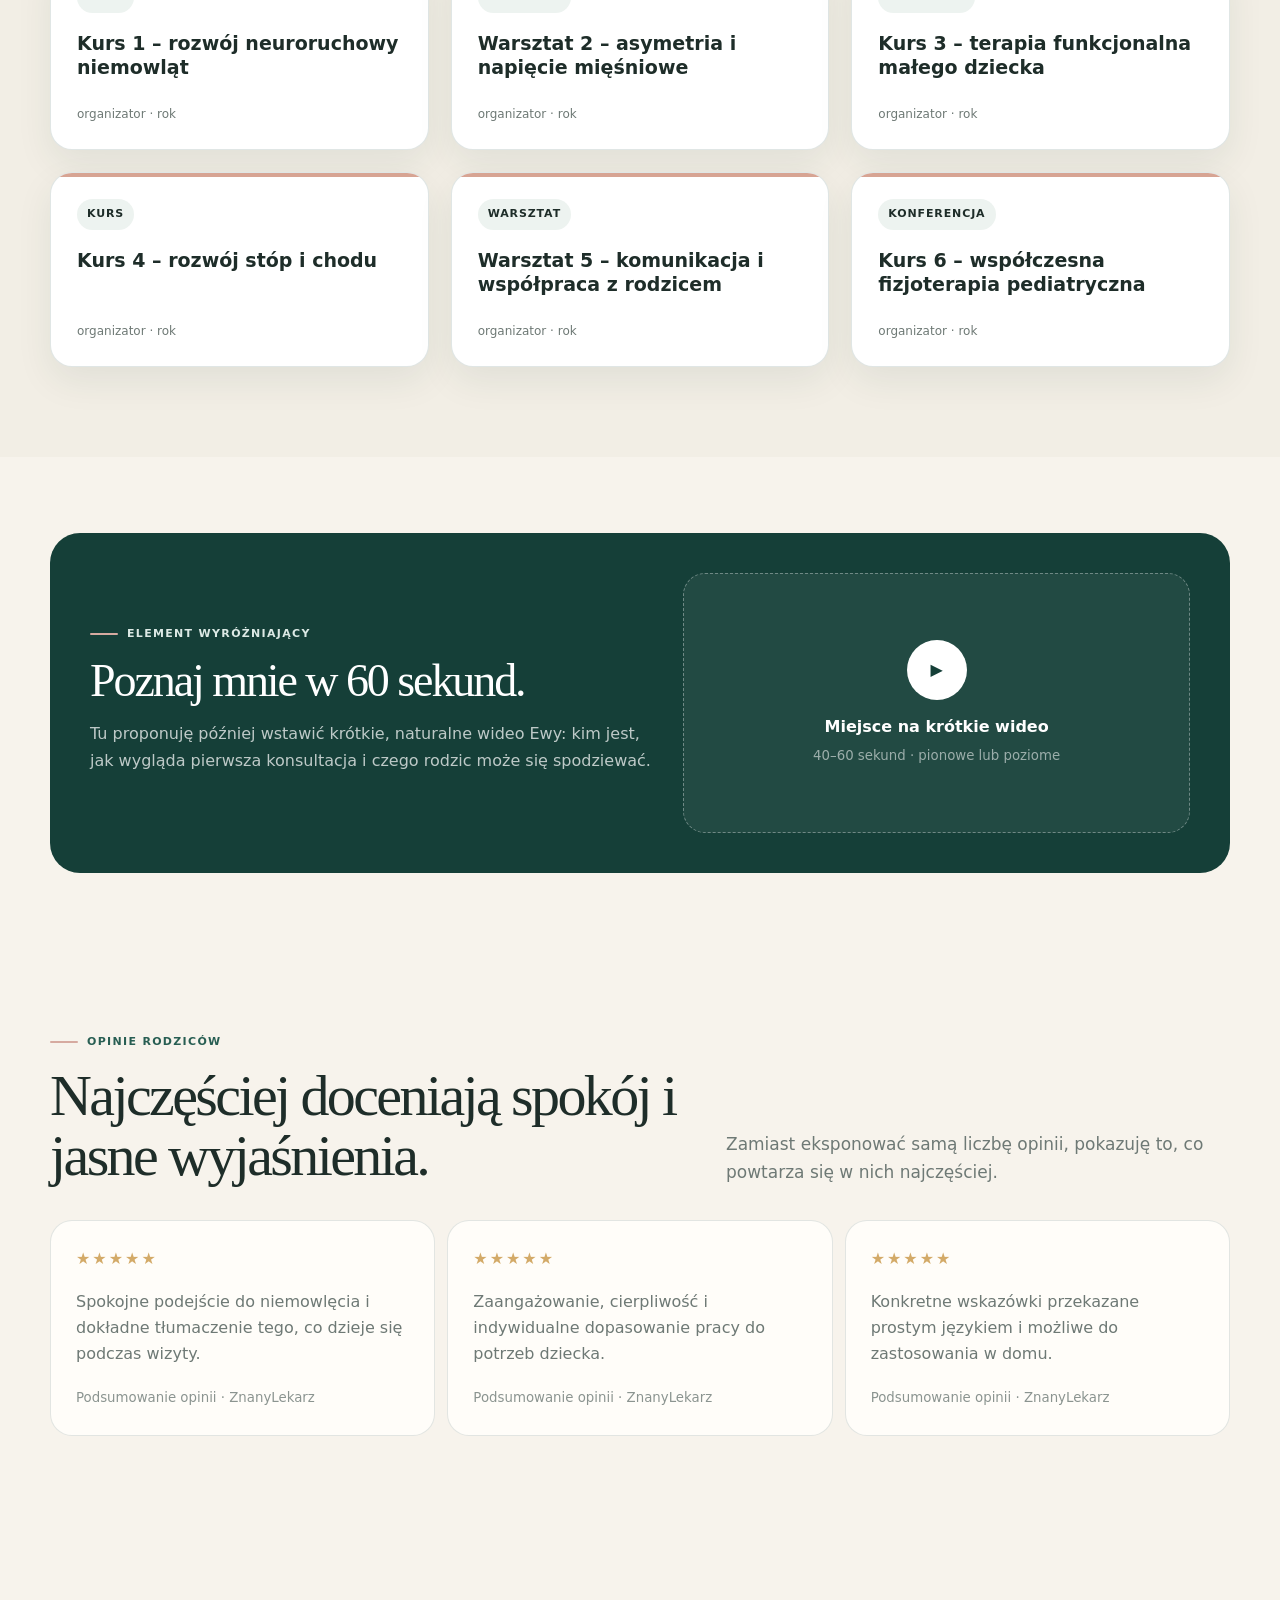
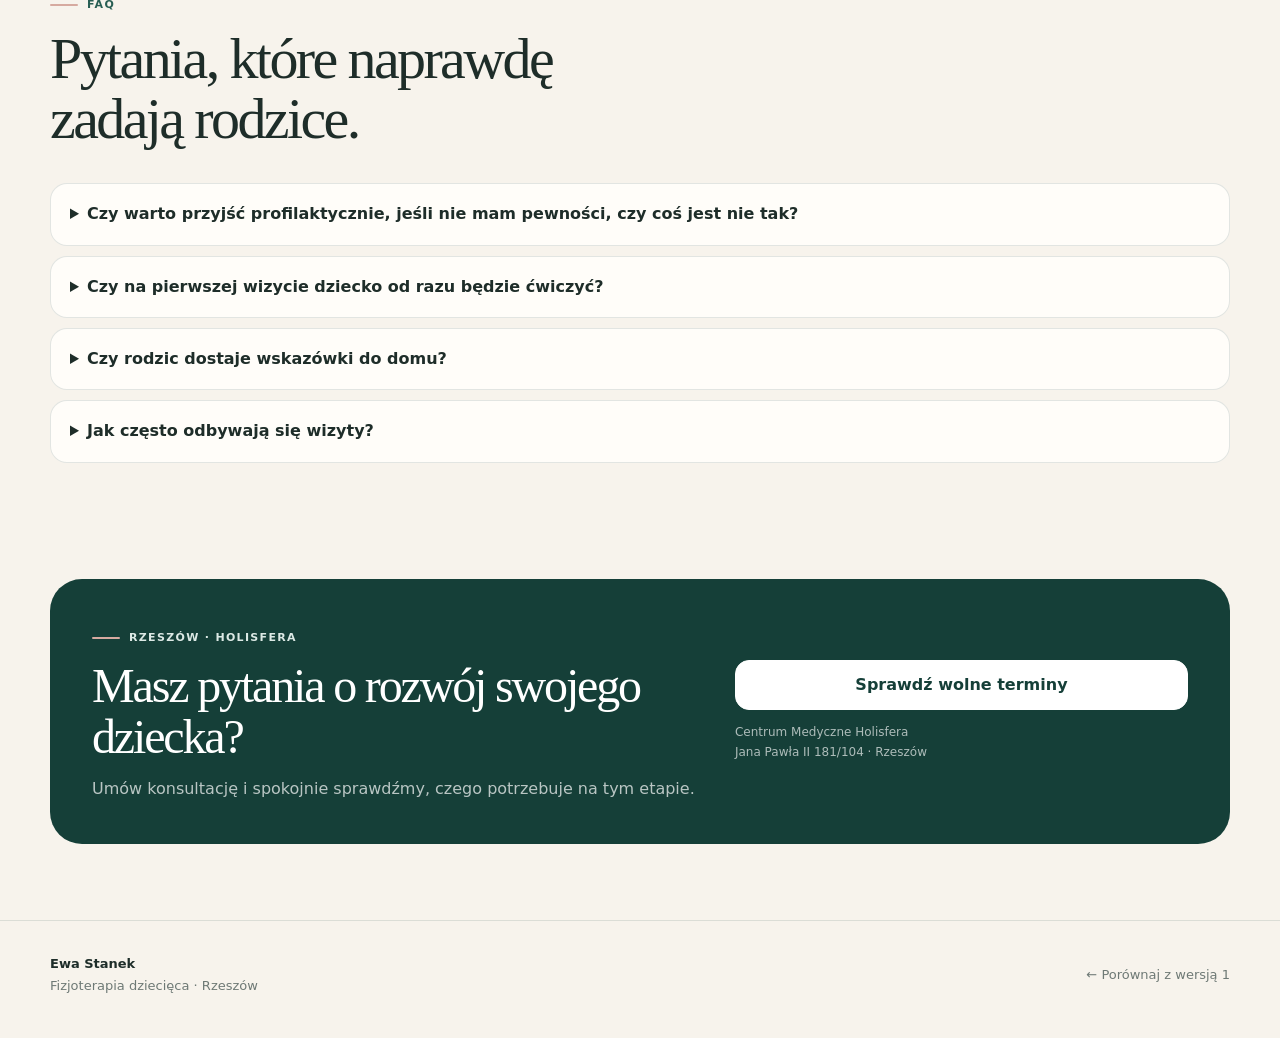
==== commit c3573cdf: "Replace all site photos with full-resolution pediatric imagery" ====
--- a/wersja-2/index.html
+++ b/wersja-2/index.html
@@ -6,9 +6,9 @@
   <meta name="description" content="">
   <meta name="theme-color" content="#153f38">
   <title>Ewa Stanek | Fizjoterapia dziecięca</title>
-  <link rel="stylesheet" href="style-a.css?v=20260915-2">
-  <link rel="stylesheet" href="style-b.css?v=20260915-2">
-  <link rel="stylesheet" href="style-c.css?v=20260915-2">
+  <link rel="stylesheet" href="style-a.css?v=photos-20261006b">
+  <link rel="stylesheet" href="style-b.css?v=photos-20261006b">
+  <link rel="stylesheet" href="style-c.css?v=photos-20261006b">
   <style>
     .development-section{padding:90px 0;background:#f2eee5}
     .development-head{display:grid;grid-template-columns:1.05fr .95fr;gap:64px;align-items:end;margin-bottom:28px}
@@ -24,8 +24,8 @@
     @media(max-width:900px){.development-head{grid-template-columns:1fr;gap:18px}.development-section .course-grid{grid-template-columns:repeat(2,minmax(0,1fr))!important}}
     @media(max-width:620px){.development-section{padding:64px 0}.development-section .course-grid{grid-template-columns:1fr!important}}
   </style>
-  <link rel="stylesheet" href="/ewa-stanek-preview/shared/theme-switcher.css?v=1">
-  <link rel="stylesheet" href="/ewa-stanek-preview/shared/theme-overrides.css?v=1">
+  <link rel="stylesheet" href="/ewa-stanek-preview/shared/theme-switcher.css?v=photos-20261006b">
+  <link rel="stylesheet" href="/ewa-stanek-preview/shared/theme-overrides.css?v=photos-20261006b">
 </head>
 <body>
 <div class="global-preview-switcher">
--- a/wersja-2/style-c.css
+++ b/wersja-2/style-c.css
@@ -1 +1,3 @@
-.development-section{padding:90px 0;background:#f2eee5}.development-head{display:grid;grid-template-columns:1.05fr .95fr;gap:64px;align-items:end;margin-bottom:28px}.development-head h2{margin:8px 0 0;font-size:clamp(34px,5vw,58px);line-height:1.02;letter-spacing:-.04em}.development-head>p{margin:0;color:var(--muted);font-size:17px;line-height:1.75}.template-note{margin:0 0 30px;padding:14px 16px;border:1px dashed rgba(21,63,56,.24);border-radius:14px;background:rgba(255,255,255,.65);color:var(--muted);font-size:13px}.course-grid{display:grid!important;grid-template-columns:repeat(3,minmax(0,1fr));gap:22px;align-items:stretch}.course-card{position:relative;display:flex;min-height:190px;flex-direction:column;padding:28px 26px 24px;overflow:hidden;border:1px solid rgba(21,63,56,.13);border-radius:24px;background:#fff;box-shadow:0 14px 38px rgba(21,63,56,.07);transition:transform .2s ease,box-shadow .2s ease,border-color .2s ease}.course-card:before{content:'';position:absolute;top:0;left:0;width:100%;height:5px;background:#72978b}.course-card:hover{transform:translateY(-3px);border-color:rgba(21,63,56,.22);box-shadow:0 18px 46px rgba(21,63,56,.11)}.course-card>span{display:inline-flex;align-self:flex-start;padding:7px 11px;border-radius:999px;background:#edf3f0;color:var(--green);font-size:11px;font-weight:800;letter-spacing:.08em;text-transform:uppercase}.course-card h3{margin:20px 0 12px;font-size:20px;line-height:1.32}.course-card small{display:block;margin-top:auto;padding-top:14px;color:var(--muted);font-size:12px;line-height:1.45}.content-error{max-width:1180px;margin:18px auto;padding:14px 18px;border-radius:14px;background:#fff1ef;color:#8a3226;font-size:14px}@media(max-width:980px){.development-head{grid-template-columns:1fr;gap:18px}.course-grid{grid-template-columns:repeat(2,minmax(0,1fr))}}@media(max-width:620px){.development-section{padding:64px 0}.course-grid{grid-template-columns:1fr;gap:16px}.course-card{min-height:0;padding:24px 22px}}+.development-section{padding:90px 0;background:#f2eee5}.development-head{display:grid;grid-template-columns:1.05fr .95fr;gap:64px;align-items:end;margin-bottom:28px}.development-head h2{margin:8px 0 0;font-size:clamp(34px,5vw,58px);line-height:1.02;letter-spacing:-.04em}.development-head>p{margin:0;color:var(--muted);font-size:17px;line-height:1.75}.template-note{margin:0 0 30px;padding:14px 16px;border:1px dashed rgba(21,63,56,.24);border-radius:14px;background:rgba(255,255,255,.65);color:var(--muted);font-size:13px}.course-grid{display:grid!important;grid-template-columns:repeat(3,minmax(0,1fr));gap:22px;align-items:stretch}.course-card{position:relative;display:flex;min-height:190px;flex-direction:column;padding:28px 26px 24px;overflow:hidden;border:1px solid rgba(21,63,56,.13);border-radius:24px;background:#fff;box-shadow:0 14px 38px rgba(21,63,56,.07);transition:transform .2s ease,box-shadow .2s ease,border-color .2s ease}.course-card:before{content:'';position:absolute;top:0;left:0;width:100%;height:5px;background:#72978b}.course-card:hover{transform:translateY(-3px);border-color:rgba(21,63,56,.22);box-shadow:0 18px 46px rgba(21,63,56,.11)}.course-card>span{display:inline-flex;align-self:flex-start;padding:7px 11px;border-radius:999px;background:#edf3f0;color:var(--green);font-size:11px;font-weight:800;letter-spacing:.08em;text-transform:uppercase}.course-card h3{margin:20px 0 12px;font-size:20px;line-height:1.32}.course-card small{display:block;margin-top:auto;padding-top:14px;color:var(--muted);font-size:12px;line-height:1.45}.content-error{max-width:1180px;margin:18px auto;padding:14px 18px;border-radius:14px;background:#fff1ef;color:#8a3226;font-size:14px}@media(max-width:980px){.development-head{grid-template-columns:1fr;gap:18px}.course-grid{grid-template-columns:repeat(2,minmax(0,1fr))}}@media(max-width:620px){.development-section{padding:64px 0}.course-grid{grid-template-columns:1fr;gap:16px}.course-card{min-height:0;padding:24px 22px}}
+/* Show the complete therapy scene without a tall portrait crop. */
+.about-photo{min-height:0;align-self:center}.about-photo img{height:auto;aspect-ratio:3/2;object-fit:contain}
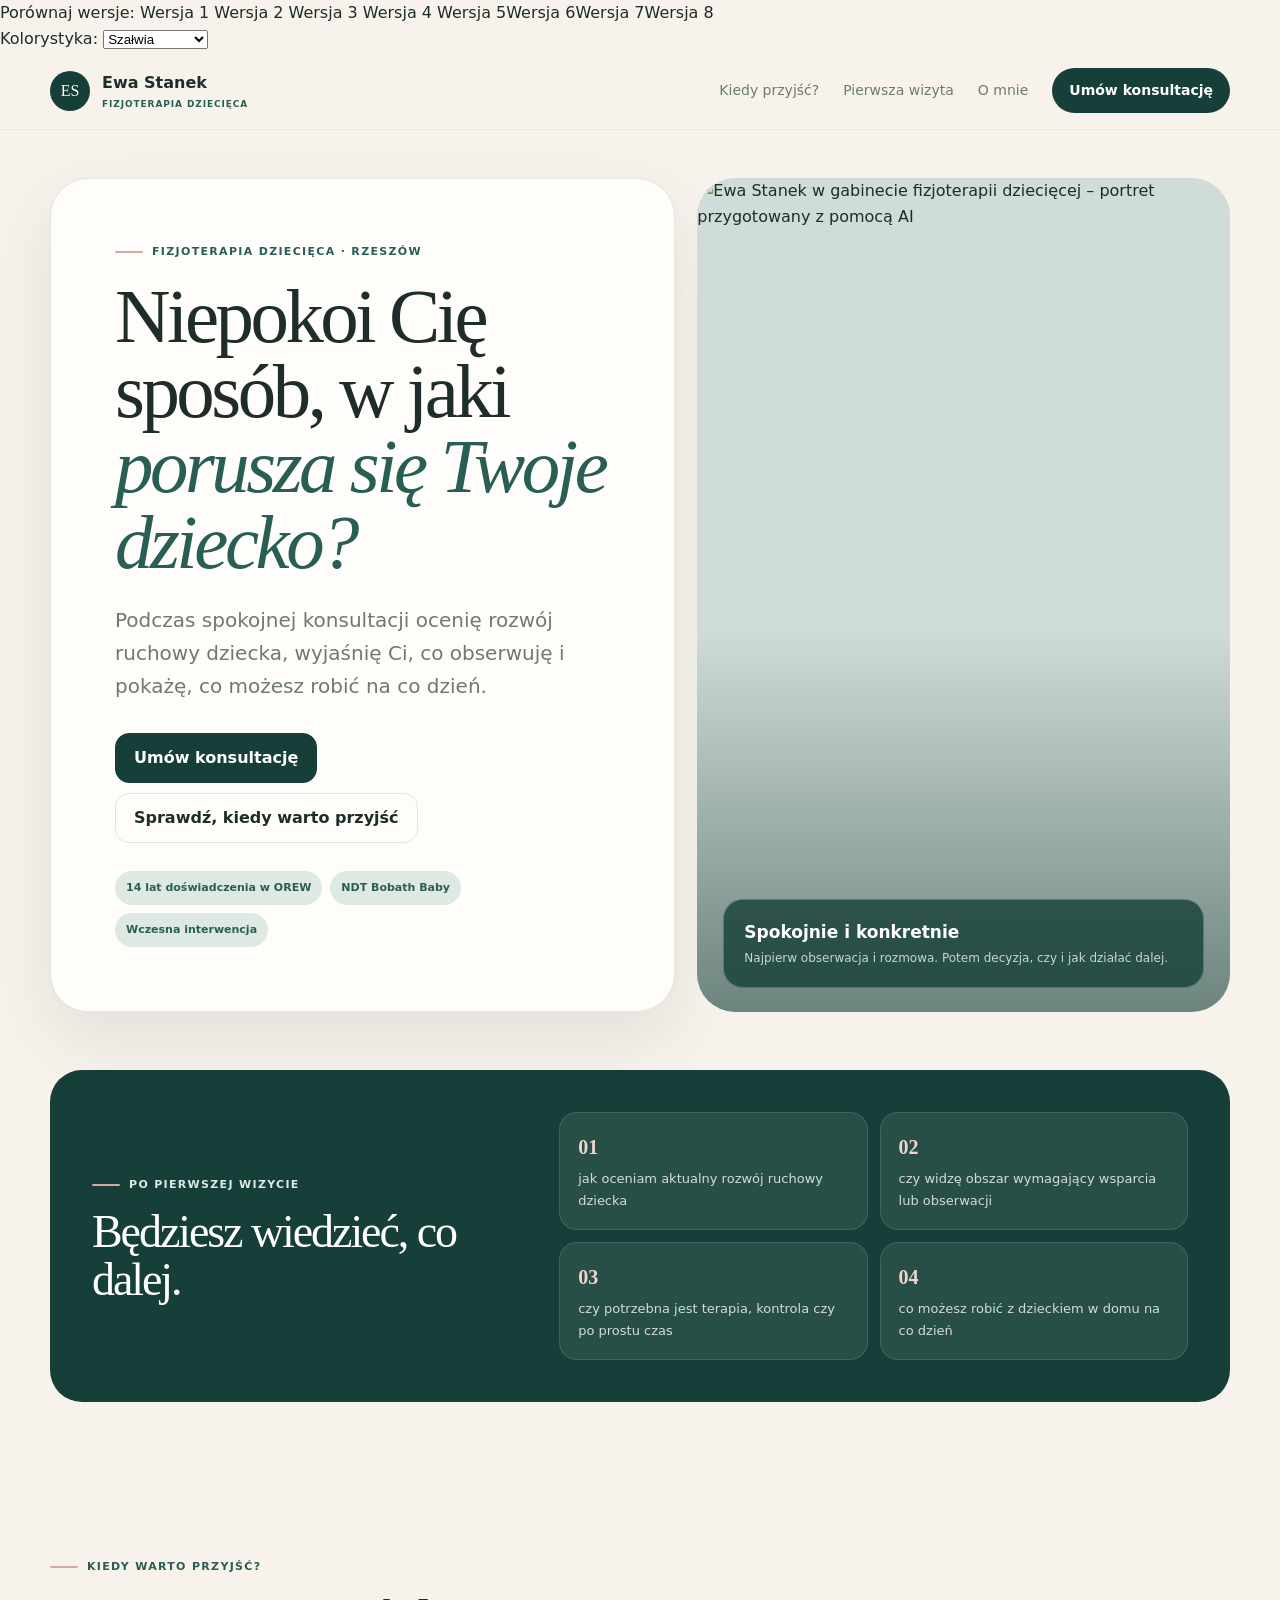
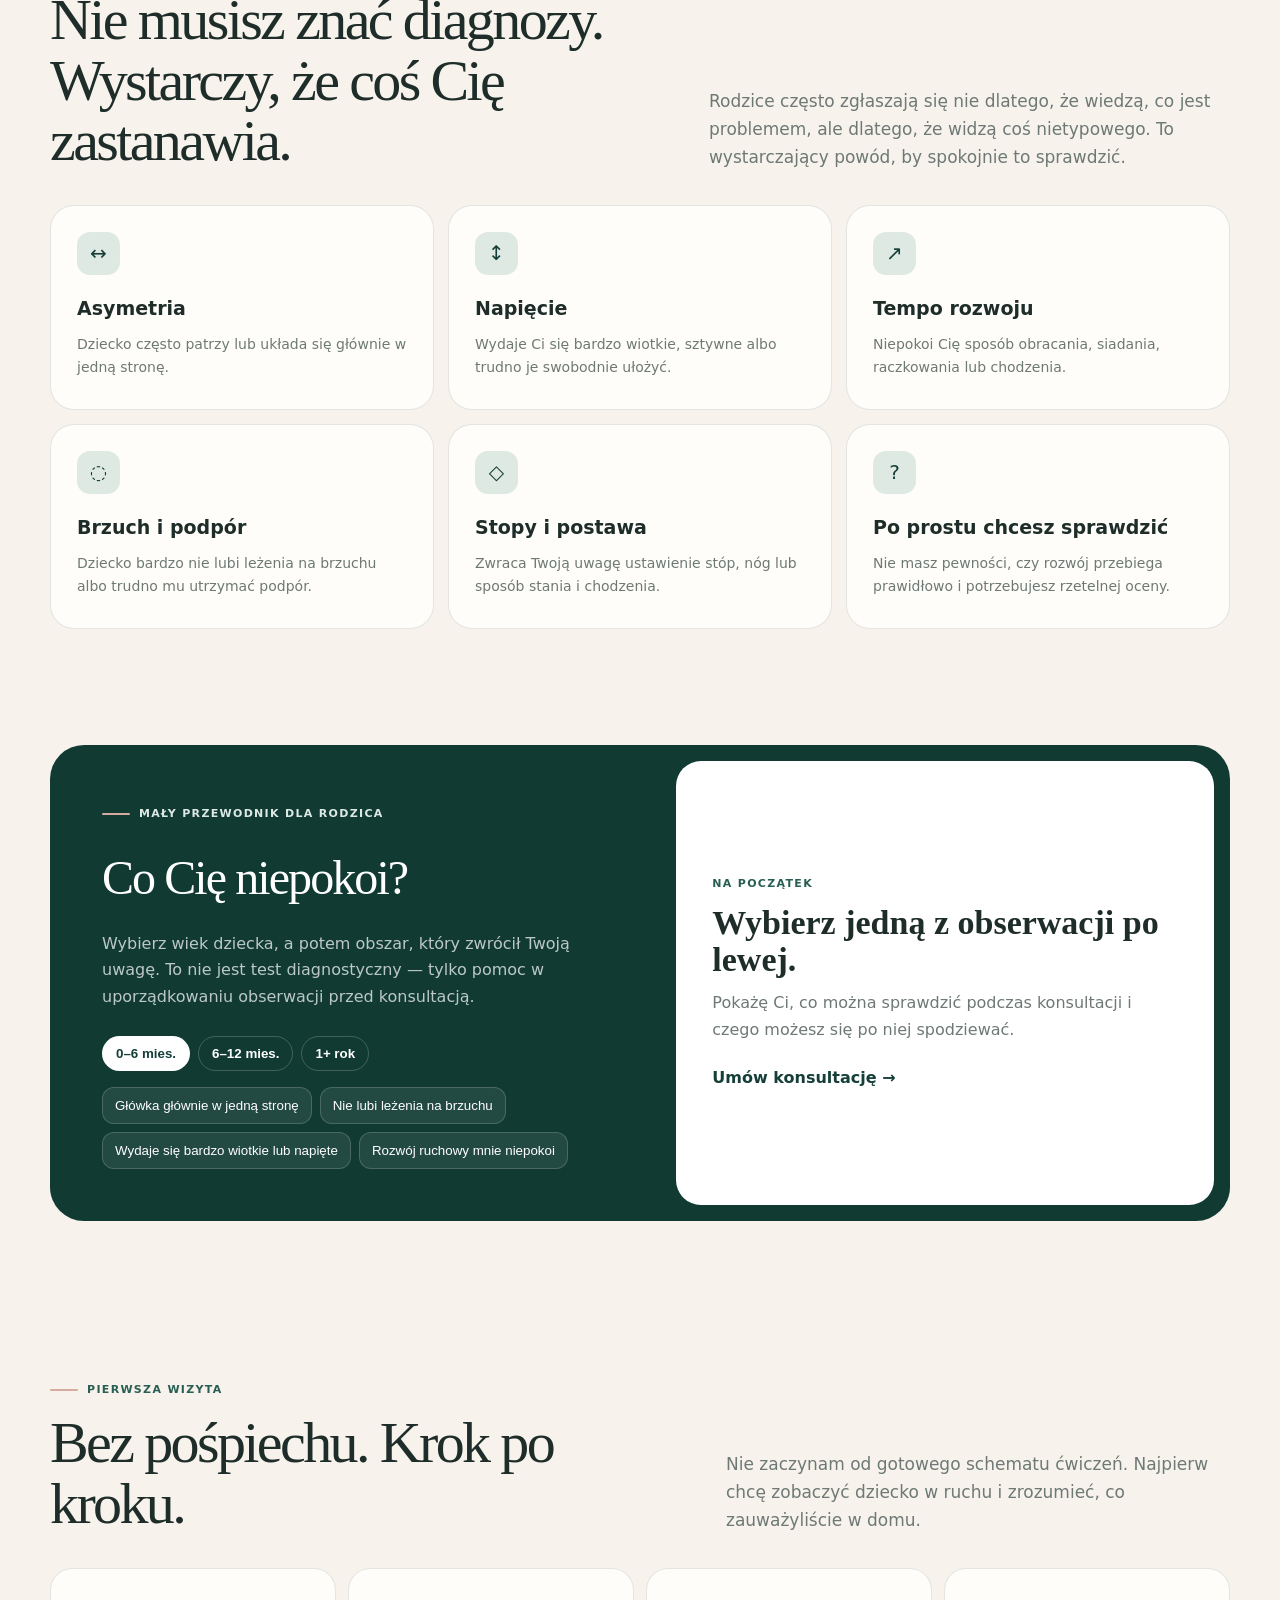
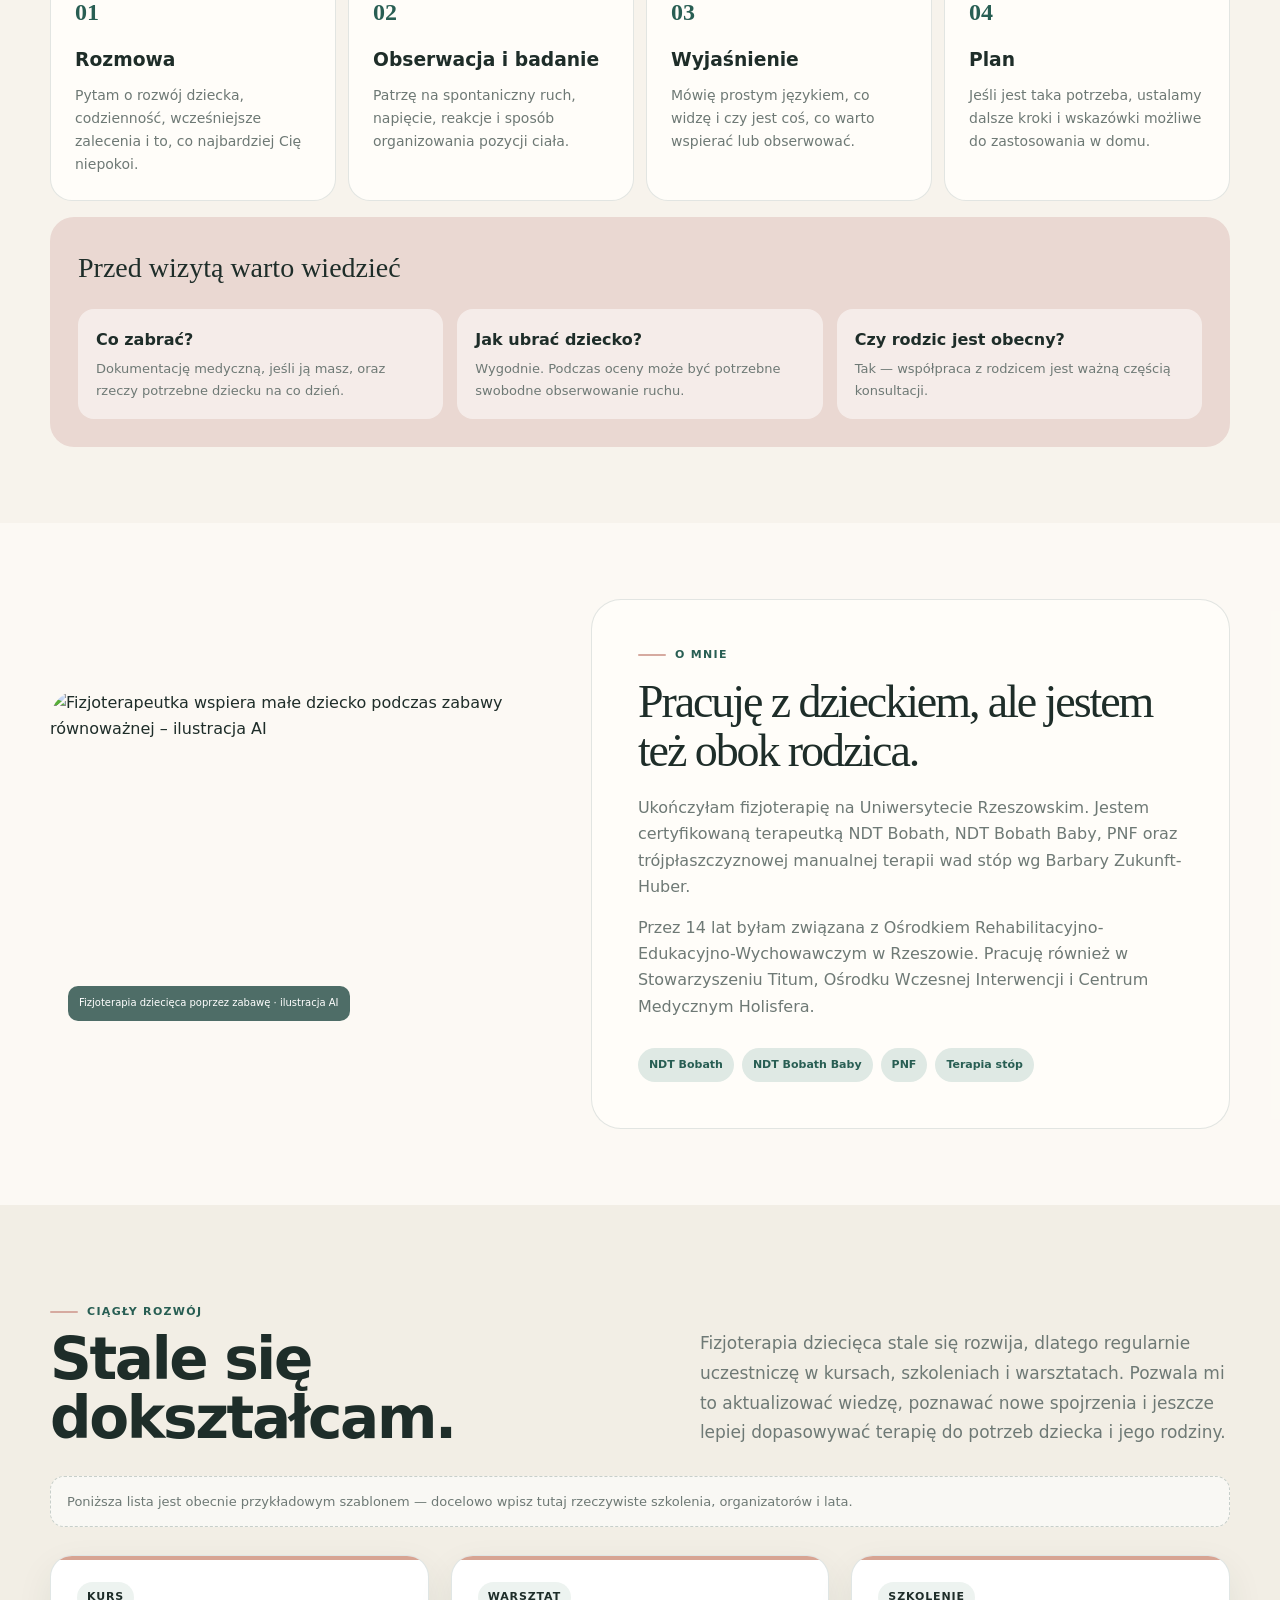
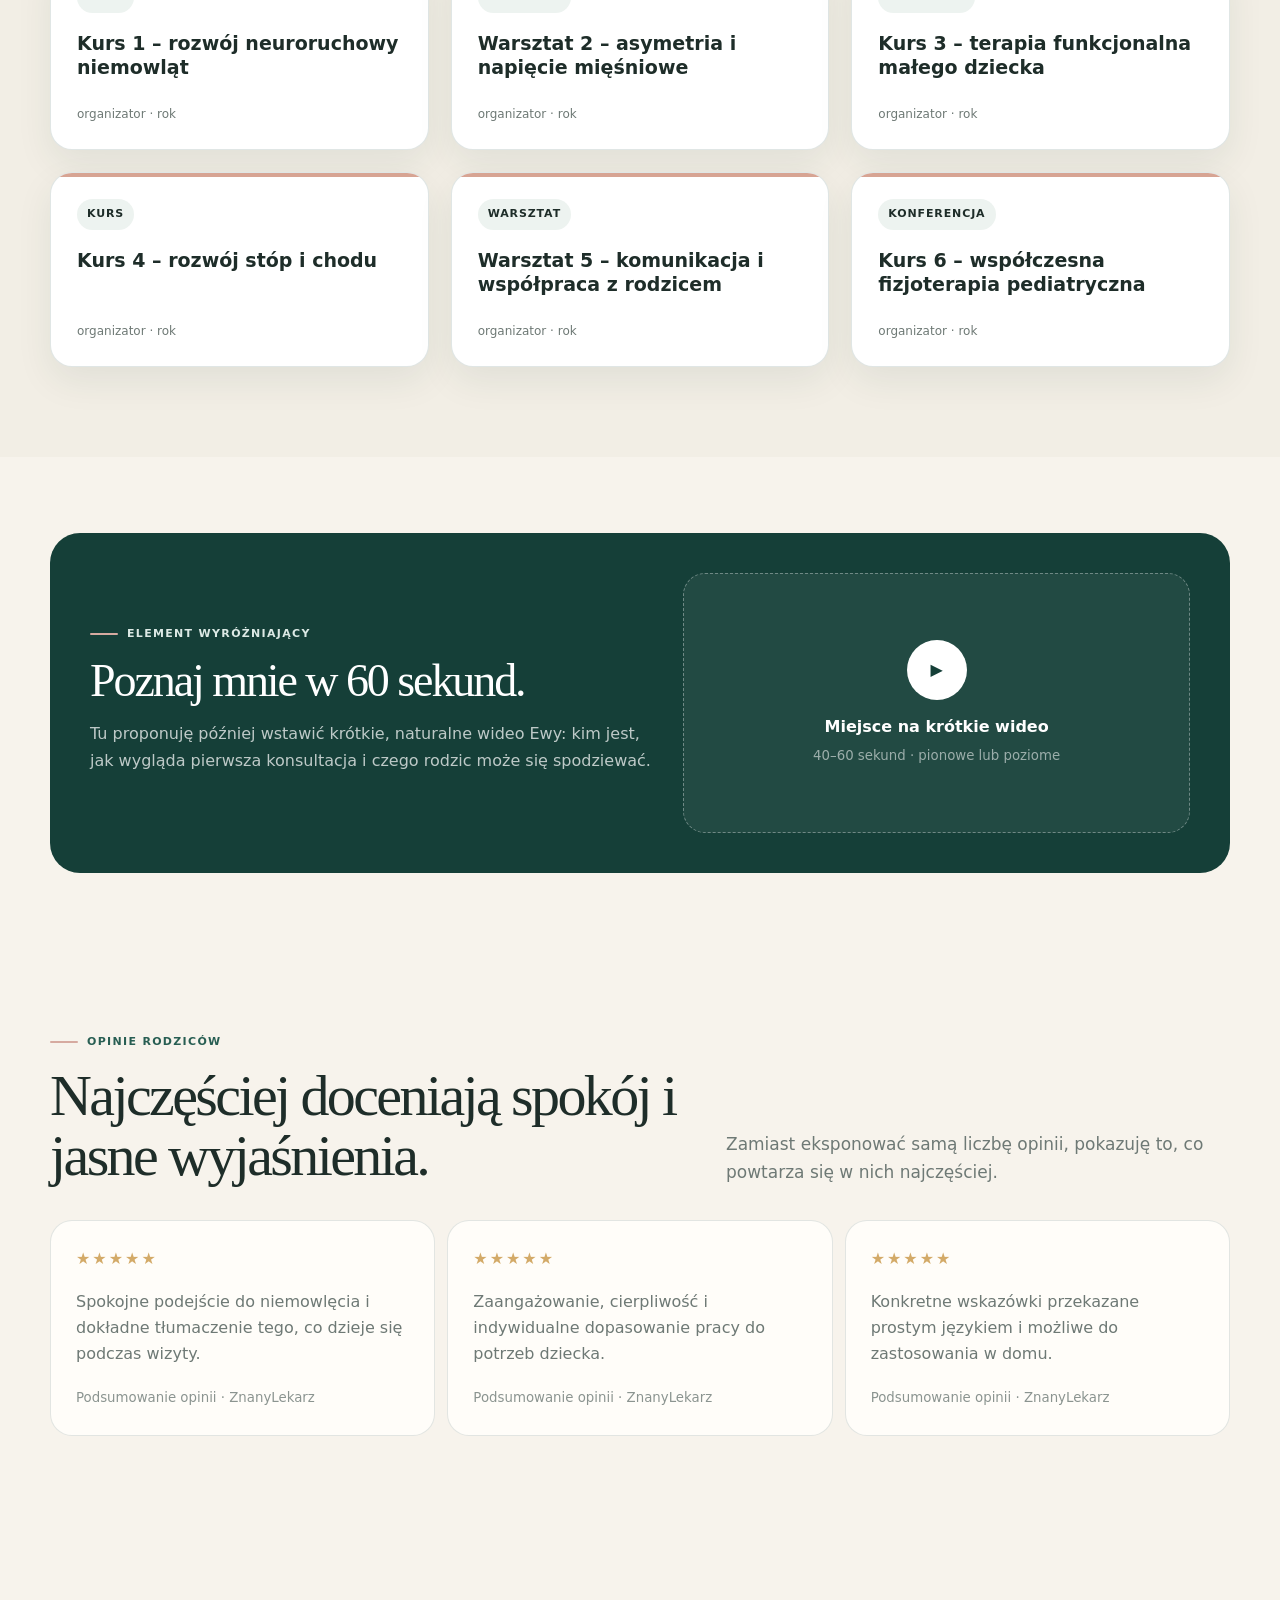
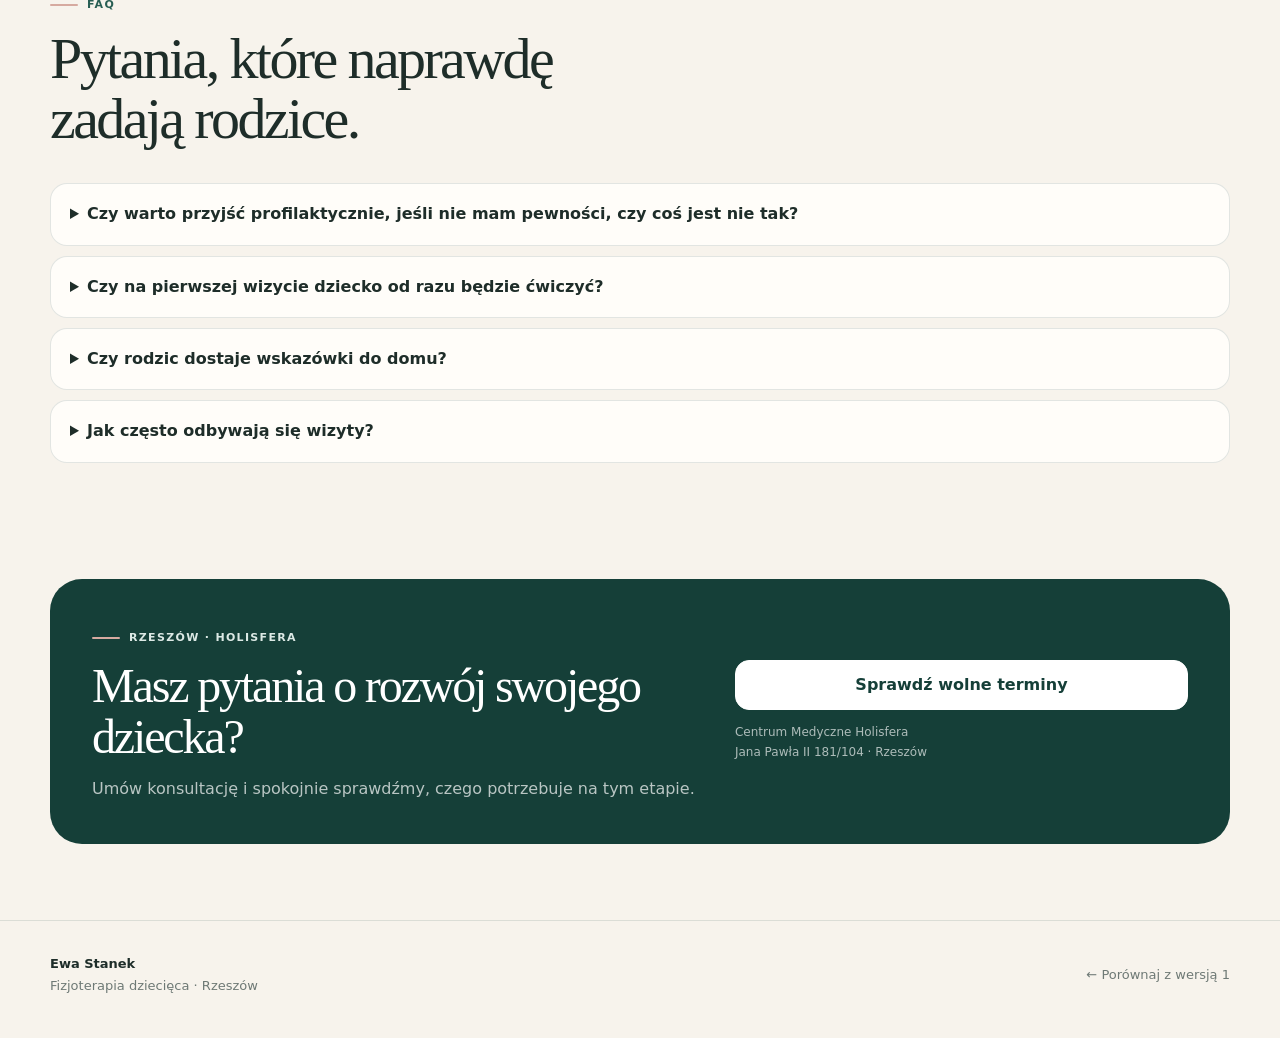
==== commit b0f16563: "Add four restrained physiotherapy designs based on supplied references" ====
--- a/wersja-2/index.html
+++ b/wersja-2/index.html
@@ -36,7 +36,7 @@
       <a class="current" href="/ewa-stanek-preview/wersja-2/">Wersja 2</a>
       <a href="/ewa-stanek-preview/wersja-3/">Wersja 3</a>
       <a href="/ewa-stanek-preview/wersja-4/">Wersja 4</a>
-    </div>
+    <a href="/ewa-stanek-preview/wersja-5/">Wersja 5</a><a href="/ewa-stanek-preview/wersja-6/">Wersja 6</a><a href="/ewa-stanek-preview/wersja-7/">Wersja 7</a><a href="/ewa-stanek-preview/wersja-8/">Wersja 8</a></div>
     <label class="gps-theme">
       <span>Kolorystyka:</span>
       <select id="globalThemeSelect" aria-label="Wybierz kolorystykę strony">
